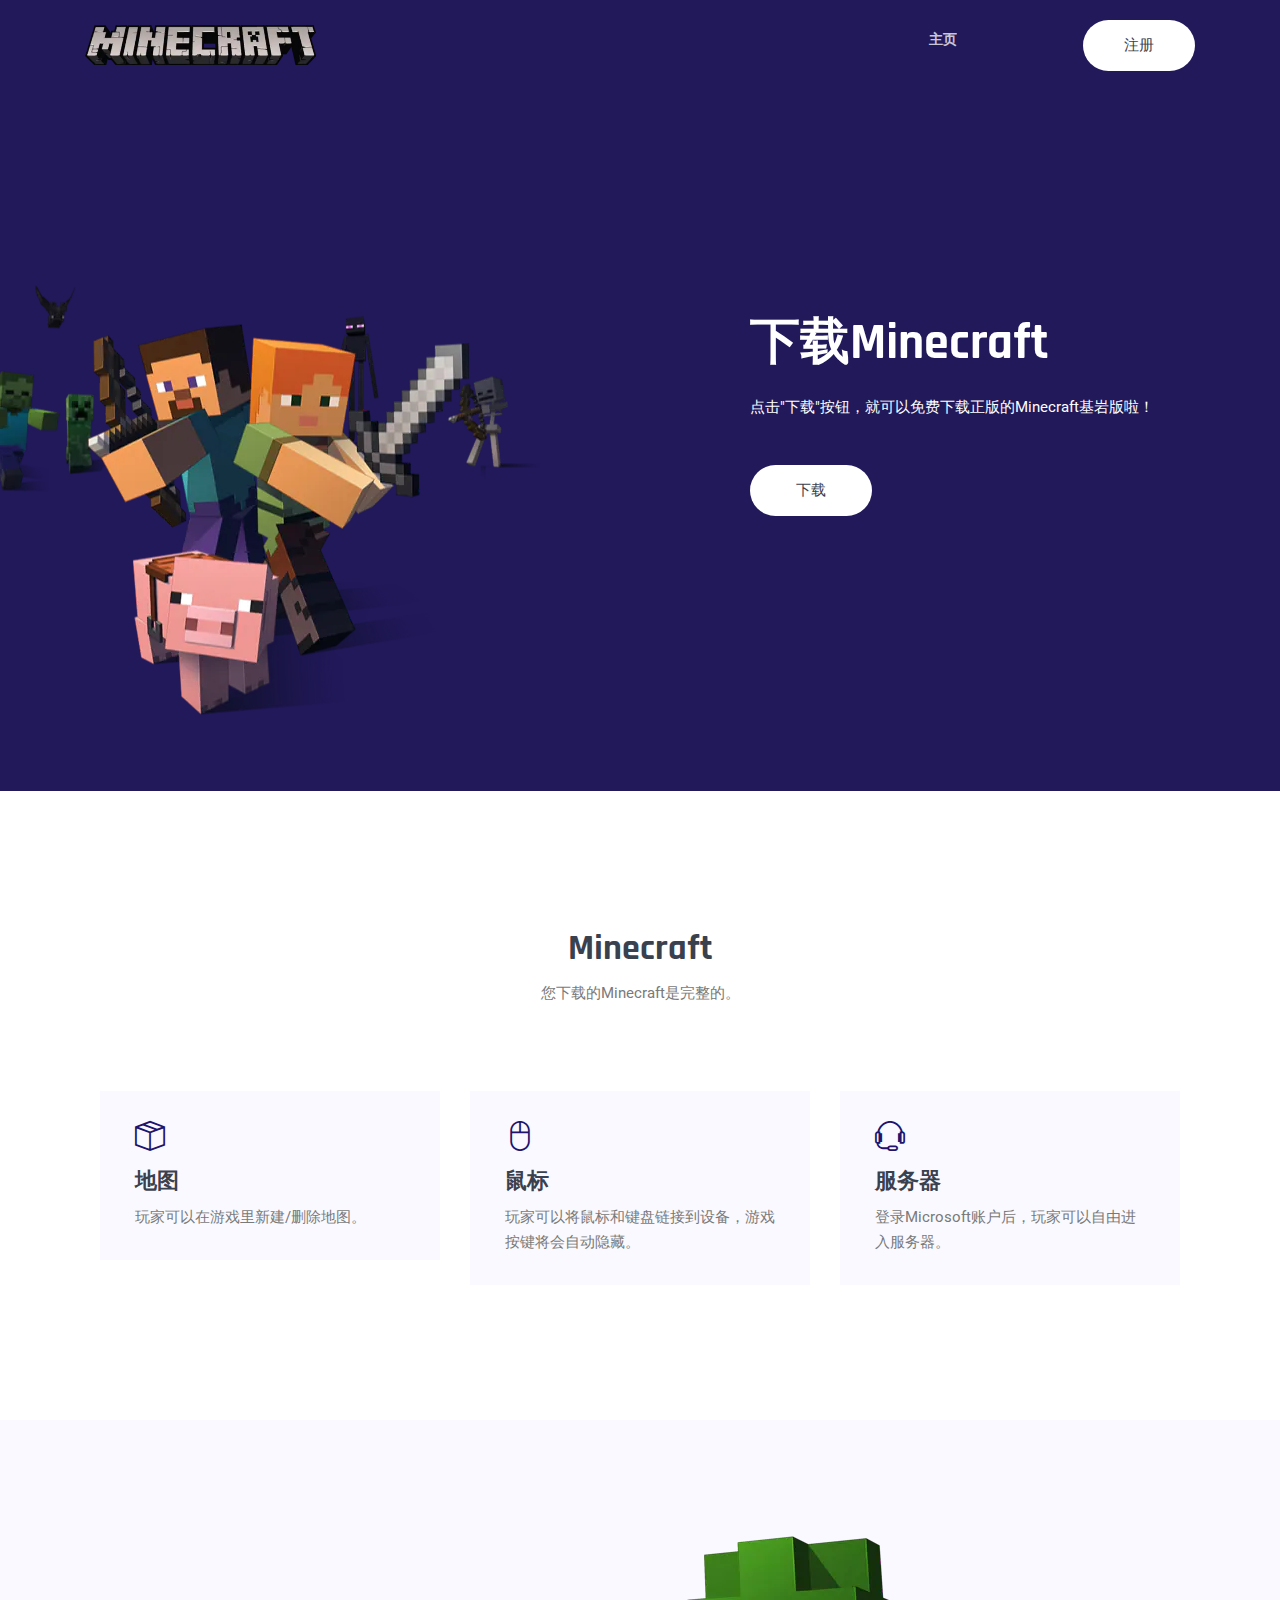
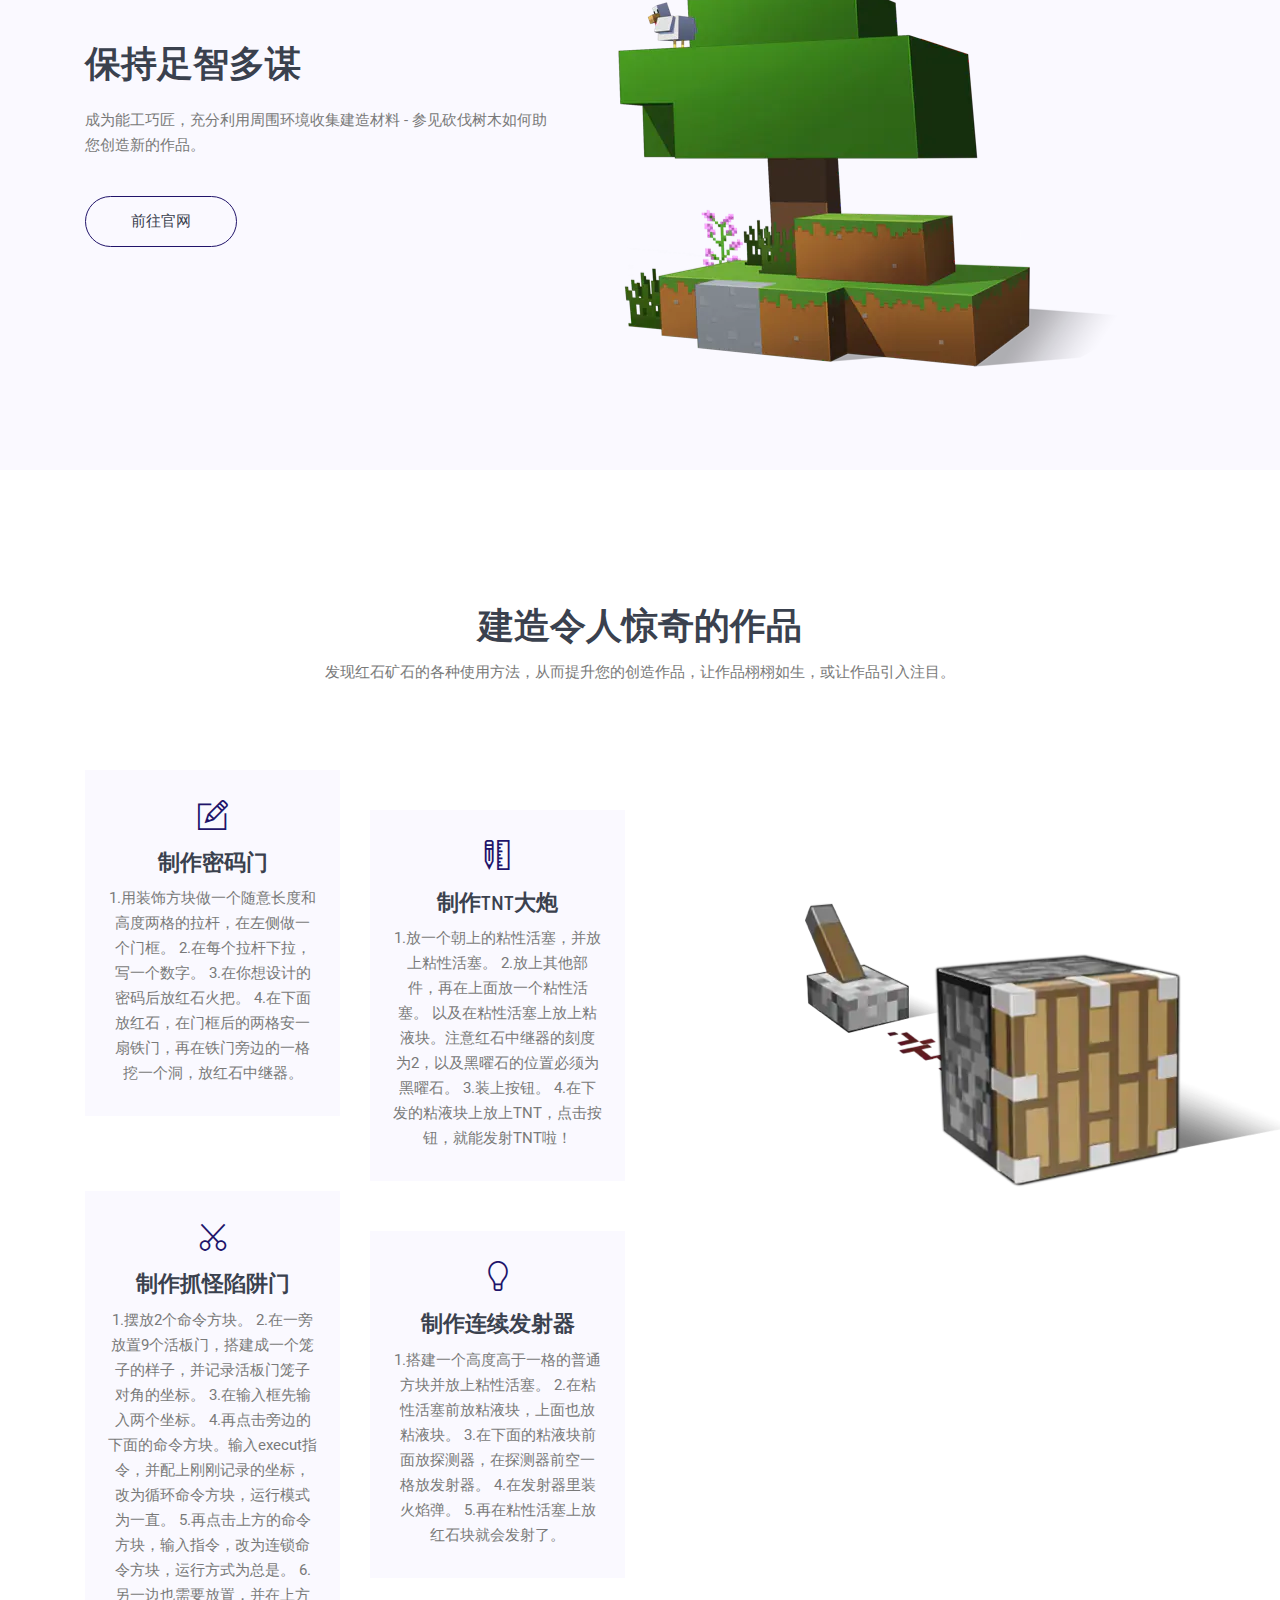
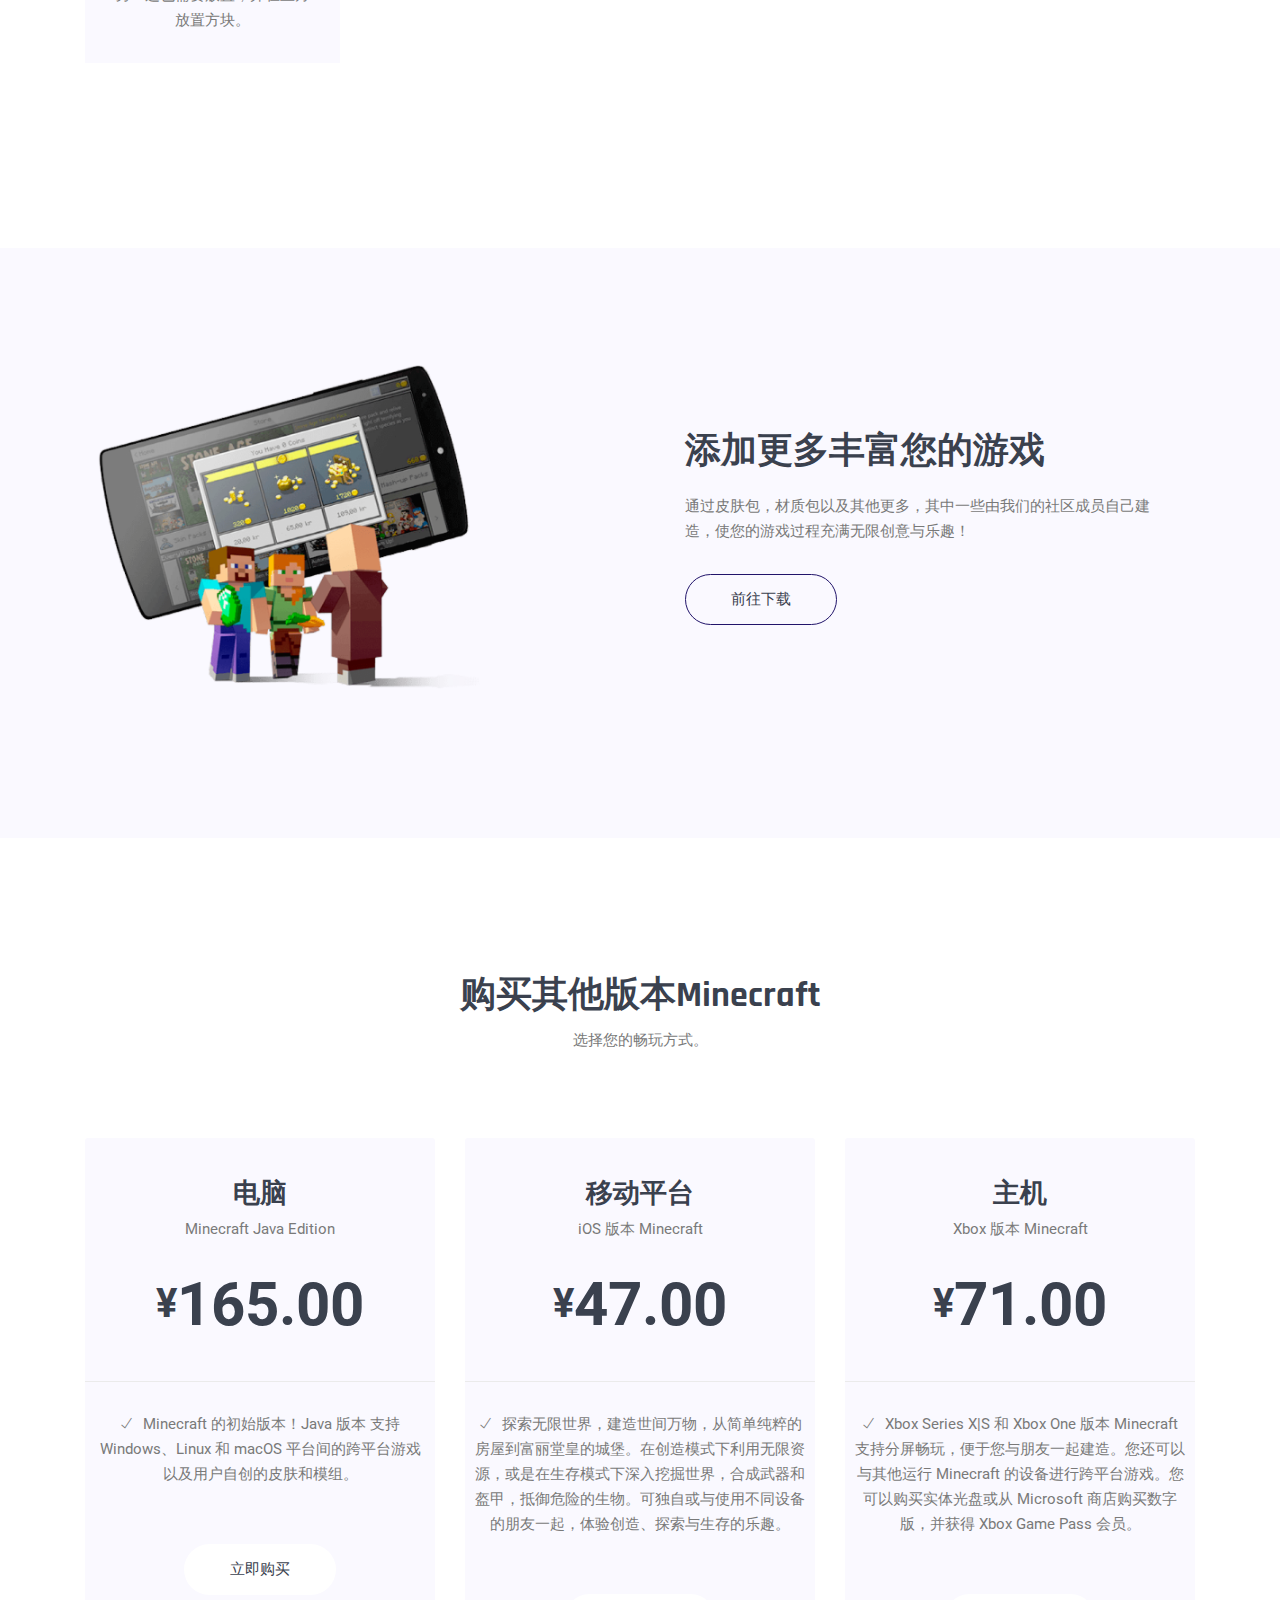
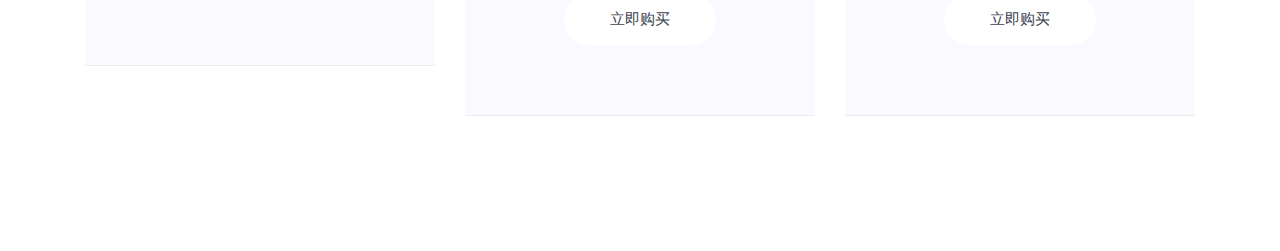
==== index.html @ c7897ef5 "Add files via upload" ====
<!DOCTYPE html>
<html lang="en">
<head>
  <meta charset="UTF-8">
  <meta name="viewport" content="width=device-width, initial-scale=1.0">
  <meta http-equiv="X-UA-Compatible" content="ie=edge">
  <title>免费下载Minecraft</title>

  <link rel="stylesheet" href="static/css/bootstrap.min.css">
  <link rel="stylesheet" href="static/css/all.min.css">
  <link rel="stylesheet" href="static/css/themify-icons.css">
  <link rel="stylesheet" href="static/css/style.css">
  <link rel="stylesheet" href="static/css/owl.theme.default.min.css">
  <link rel="stylesheet" href="static/css/owl.carousel.min.css">

  <link rel="stylesheet" href="static/css/style1.css">
</head>
<body>
  <!--================Header Menu Area =================-->
  <header class="header_area">
    <div class="main_menu">
      <nav class="navbar navbar-expand-lg navbar-light">
        <div class="container box_1620">
          <!-- Brand and toggle get grouped for better mobile display -->
          <a class="navbar-brand logo_h" href=""><img src="static/picture/logo.png" alt=""></a>
          <button class="navbar-toggler" type="button" data-toggle="collapse" data-target="#navbarSupportedContent" aria-controls="navbarSupportedContent" aria-expanded="false" aria-label="Toggle navigation">
            <span class="icon-bar"></span>
            <span class="icon-bar"></span>
            <span class="icon-bar"></span>
          </button>
          <!-- Collect the nav links, forms, and other content for toggling -->
          <div class="collapse navbar-collapse offset" id="navbarSupportedContent">
            <ul class="nav navbar-nav menu_nav justify-content-end">
              <li class="nav-item active"><a class="nav-link" href="">主页</a></li> 
            <ul class="navbar-right">
              <li class="nav-item">
                <button class="button button-header bg">注册</button>
              </li>
            </ul>
          </div> 
        </div>
      </nav>
    </div>
  </header>
  <!--================Header Menu Area =================-->


  <main class="side-main">
    <!--================ Hero sm Banner start =================-->      
    <section class="hero-banner mb-30px">
      <div class="container">
        <div class="row">
          <div class="col-lg-7">
            <div class="hero-banner__img">
              <img class="img-fluid" src="static/picture/hero-banner.png" alt="">
            </div>
          </div>
          <div class="col-lg-5 pt-5">
            <div class="hero-banner__content">
              <h1>下载Minecraft</h1>
              <p>点击"下载"按钮，就可以免费下载正版的Minecraft基岩版啦！</p>
              <a class="button bg" href="downloadminecraft.html">下载</a>
            </div>
          </div>
        </div>
      </div>
    </section>
    <!--================ Hero sm Banner end =================-->

    <!--================ Feature section start =================-->      
    <section class="section-margin">
      <div class="container">
        <div class="section-intro pb-85px text-center">
          <h2 class="section-intro__title">Minecraft</h2>
          <p class="section-intro__subtitle">您下载的Minecraft是完整的。</p>
        </div>

        <div class="container">
          <div class="row">
            <div class="col-lg-4">
              <div class="card card-feature text-center text-lg-left mb-4 mb-lg-0">
                <span class="card-feature__icon">
                  <i class="ti-package"></i>
                </span>
                <h3 class="card-feature__title">地图</h3>
                <p class="card-feature__subtitle">玩家可以在游戏里新建/删除地图。</p>
              </div>
            </div>
            <div class="col-lg-4">
              <div class="card card-feature text-center text-lg-left mb-4 mb-lg-0">
                <span class="card-feature__icon">
                  <i class="ti-mouse-alt"></i>
                </span>
                <h3 class="card-feature__title">鼠标</h3>
                <p class="card-feature__subtitle">玩家可以将鼠标和键盘链接到设备，游戏按键将会自动隐藏。</p>
              </div>
            </div>
            <div class="col-lg-4">
              <div class="card card-feature text-center text-lg-left mb-4 mb-lg-0">
                <span class="card-feature__icon">
                  <i class="ti-headphone-alt"></i>
                </span>
                <h3 class="card-feature__title">服务器</h3>
                <p class="card-feature__subtitle">登录Microsoft账户后，玩家可以自由进入服务器。</p>
              </div>
            </div>
          </div>
        </div>
      </div>
    </section>
    <!--================ Feature section end =================-->      
    
    <!--================ about section start =================-->      
    <section class="section-padding--small bg-magnolia">
      <div class="container">
        <div class="row no-gutters align-items-center">
          <div class="col-md-5 mb-5 mb-md-0">
            <div class="about__content">
              <h2>保持足智多谋</h2>
              <p>成为能工巧匠，充分利用周围环境收集建造材料 - 参见砍伐树木如何助您创造新的作品。</p>
              <a class="button button-light" href="https://www.minecraft.net/">前往官网</a>
            </div>
          </div>
          <div class="col-md-7">
            <div class="about__img">
              <img class="img-fluid" src="static/picture/about.png" alt="">
            </div>
          </div>
        </div>
      </div>
    </section>
    <!--================ about section end =================-->      
    
    <!--================ Offer section start =================-->      
    <section class="section-margin">
      <div class="container">
        <div class="section-intro pb-85px text-center">
          <h2 class="section-intro__title">建造令人惊奇的作品</h2>
          <p class="section-intro__subtitle">发现红石矿石的各种使用方法，从而提升您的创造作品，让作品栩栩如生，或让作品引入注目。</p>
        </div>

        <div class="row">
          <div class="col-lg-6">

            <div class="row offer-single-wrapper">
              <div class="col-lg-6 offer-single">
                <div class="card offer-single__content text-center">
                  <span class="offer-single__icon">
                    <i class="ti-pencil-alt"></i>
                  </span>
                  <h4>制作密码门</h4>
                  <p>1.用装饰方块做一个随意长度和高度两格的拉杆，在左侧做一个门框。
2.在每个拉杆下拉，写一个数字。
3.在你想设计的密码后放红石火把。
4.在下面放红石，在门框后的两格安一扇铁门，再在铁门旁边的一格挖一个洞，放红石中继器。</p>
                </div>
              </div>
              
              <div class="col-lg-6 offer-single">
                <div class="card offer-single__content text-center">
                  <span class="offer-single__icon">
                    <i class="ti-ruler-pencil"></i>
                  </span>
                  <h4>制作TNT大炮</h4>
                  <p>1.放一个朝上的粘性活塞，并放上粘性活塞。
2.放上其他部件，再在上面放一个粘性活塞。
以及在粘性活塞上放上粘液块。注意红石中继器的刻度为2，以及黑曜石的位置必须为黑曜石。
3.装上按钮。
4.在下发的粘液块上放上TNT，点击按钮，就能发射TNT啦！</p>
                </div>
              </div>
            </div>

            <div class="row offer-single-wrapper">
              <div class="col-lg-6 offer-single">
                <div class="card offer-single__content text-center">
                  <span class="offer-single__icon">
                    <i class="ti-cut"></i>
                  </span>
                  <h4>制作抓怪陷阱门</h4>
                  <p>1.摆放2个命令方块。
2.在一旁放置9个活板门，搭建成一个笼子的样子，并记录活板门笼子对角的坐标。
3.在输入框先输入两个坐标。
4.再点击旁边的下面的命令方块。输入execut指令，并配上刚刚记录的坐标，改为循环命令方块，运行模式为一直。
5.再点击上方的命令方块，输入指令，改为连锁命令方块，运行方式为总是。
6.另一边也需要放置，并在上方放置方块。</p>
                </div>
              </div>
              
              <div class="col-lg-6 offer-single">
                <div class="card offer-single__content text-center">
                  <span class="offer-single__icon">
                    <i class="ti-light-bulb"></i>
                  </span>
                  <h4>制作连续发射器</h4>
                  <p>1.搭建一个高度高于一格的普通方块并放上粘性活塞。
2.在粘性活塞前放粘液块，上面也放粘液块。
3.在下面的粘液块前面放探测器，在探测器前空一格放发射器。
4.在发射器里装火焰弹。
5.再在粘性活塞上放红石块就会发射了。</p>
                </div>
              </div>
            </div>

          </div>
          <div class="col-lg-6">
            <div class="offer-single__img">
              <img class="img-fluid" src="static/picture/offer.png" alt="">
            </div>
          </div>
        </div>
      </div>
    </section>
    <!--================ Offer section end =================-->      

    <!--================ Solution section start =================-->      
    <section class="section-padding--small bg-magnolia">
      <div class="container">
        <div class="row align-items-center pt-xl-3 pb-xl-5">
          <div class="col-lg-6">
            <div class="solution__img text-center text-lg-left mb-4 mb-lg-0">
              <img class="img-fluid" src="static/picture/solution.png" alt="">
            </div>
          </div>
          <div class="col-lg-6">
            <div class="solution__content">
              <h2>添加更多丰富您的游戏</h2>
              <p>通过皮肤包，材质包以及其他更多，其中一些由我们的社区成员自己建造，使您的游戏过程充满无限创意与乐趣！</p>
              <a class="button button-light" href="downloadminecraft.html">前往下载</a>
            </div>
          </div>
        </div>
      </div>
    </section>
    <!--================ Solution section end =================-->      

    <!--================ Pricing section start =================-->      
    <section class="section-margin">
      <div class="container">
        <div class="section-intro pb-85px text-center">
          <h2 class="section-intro__title">购买其他版本Minecraft</h2>
          <p class="section-intro__subtitle">选择您的畅玩方式。</p>
        </div>

        <div class="row">
          <div class="col-md-6 col-lg-4 mb-4 mb-lg-0">
            <div class="card text-center card-pricing">
              <div class="card-pricing__header">
                <h4>电脑</h4>
                <p>Minecraft Java Edition</p>
                <h1 class="card-pricing__price"><span>¥</span>165.00</h1>
              </div>
              <ul class="card-pricing__list">
                <li><i class="ti-check"></i>Minecraft 的初始版本！Java 版本 支持 Windows、Linux 和 macOS 平台间的跨平台游戏以及用户自创的皮肤和模组。</li>
              <div class="card-pricing__footer">
                <a class="button bg" href="https://www.minecraft.net/zh-hans/store/minecraft-java-edition">立即购买</a>
              </div>
            </div>
          </div>

          <div class="col-md-6 col-lg-4 mb-4 mb-lg-0">
            <div class="card text-center card-pricing">
              <div class="card-pricing__header">
                <h4>移动平台</h4>
                <p>iOS 版本 Minecraft</p>
                <h1 class="card-pricing__price"><span>¥</span>47.00</h1>
              </div>
              <ul class="card-pricing__list">
                <li><i class="ti-check"></i>探索无限世界，建造世间万物，从简单纯粹的房屋到富丽堂皇的城堡。在创造模式下利用无限资源，或是在生存模式下深入挖掘世界，合成武器和盔甲，抵御危险的生物。可独自或与使用不同设备的朋友一起，体验创造、探索与生存的乐趣。</li>
              <div class="card-pricing__footer">
                <a class="button bg" href="https://www.minecraft.net/zh-hans/store/minecraft-ios">立即购买</a>
              </div>
            </div>
          </div>

          <div class="col-md-6 col-lg-4 mb-4 mb-lg-0">
            <div class="card text-center card-pricing">
              <div class="card-pricing__header">
                <h4>主机</h4>
                <p>Xbox 版本 Minecraft</p>
                <h1 class="card-pricing__price"><span>¥</span>71.00</h1>
              </div>
              <ul class="card-pricing__list">
                <li><i class="ti-check"></i>Xbox Series X|S 和 Xbox One 版本 Minecraft 支持分屏畅玩，便于您与朋友一起建造。您还可以与其他运行 Minecraft 的设备进行跨平台游戏。您可以购买实体光盘或从 Microsoft 商店购买数字版，并获得 Xbox Game Pass 会员。</li>
              <div class="card-pricing__footer">
                <a class="button bg" href="https://www.minecraft.net/zh-hans/store/minecraft-xbox-one">立即购买</a>
              </div>
            </div>
          </div>
        </div>
      </div>
    </section>
    <!--================ Pricing section end =================-->      

  <!-- ================ End footer Area ================= -->

  <script src="static/js/jquery-3.2.1.min.js"></script>
  <script src="static/js/bootstrap.bundle.min.js"></script>
  <script src="static/js/owl.carousel.min.js"></script>
  <script src="static/js/jquery.ajaxchimp.min.js"></script>
  <script src="static/js/mail-script.js"></script>
  <script src="static/js/main.js"></script>
</body>
</html>
---- static/css/all.min.css ----
.fa,.fab,.fal,.far,.fas{-moz-osx-font-smoothing:grayscale;-webkit-font-smoothing:antialiased;display:inline-block;font-style:normal;font-variant:normal;text-rendering:auto;line-height:1}.fa-lg{font-size:1.33333em;line-height:.75em;vertical-align:-.0667em}.fa-xs{font-size:.75em}.fa-sm{font-size:.875em}.fa-1x{font-size:1em}.fa-2x{font-size:2em}.fa-3x{font-size:3em}.fa-4x{font-size:4em}.fa-5x{font-size:5em}.fa-6x{font-size:6em}.fa-7x{font-size:7em}.fa-8x{font-size:8em}.fa-9x{font-size:9em}.fa-10x{font-size:10em}.fa-fw{text-align:center;width:1.25em}.fa-ul{list-style-type:none;margin-left:2.5em;padding-left:0}.fa-ul>li{position:relative}.fa-li{left:-2em;position:absolute;text-align:center;width:2em;line-height:inherit}.fa-border{border:.08em solid #eee;border-radius:.1em;padding:.2em .25em .15em}.fa-pull-left{float:left}.fa-pull-right{float:right}.fa.fa-pull-left,.fab.fa-pull-left,.fal.fa-pull-left,.far.fa-pull-left,.fas.fa-pull-left{margin-right:.3em}.fa.fa-pull-right,.fab.fa-pull-right,.fal.fa-pull-right,.far.fa-pull-right,.fas.fa-pull-right{margin-left:.3em}.fa-spin{animation:fa-spin 2s infinite linear}.fa-pulse{animation:fa-spin 1s infinite steps(8)}@keyframes fa-spin{0%{transform:rotate(0deg)}to{transform:rotate(1turn)}}.fa-rotate-90{-ms-filter:"progid:DXImageTransform.Microsoft.BasicImage(rotation=1)";transform:rotate(90deg)}.fa-rotate-180{-ms-filter:"progid:DXImageTransform.Microsoft.BasicImage(rotation=2)";transform:rotate(180deg)}.fa-rotate-270{-ms-filter:"progid:DXImageTransform.Microsoft.BasicImage(rotation=3)";transform:rotate(270deg)}.fa-flip-horizontal{-ms-filter:"progid:DXImageTransform.Microsoft.BasicImage(rotation=0, mirror=1)";transform:scaleX(-1)}.fa-flip-vertical{transform:scaleY(-1)}.fa-flip-horizontal.fa-flip-vertical,.fa-flip-vertical{-ms-filter:"progid:DXImageTransform.Microsoft.BasicImage(rotation=2, mirror=1)"}.fa-flip-horizontal.fa-flip-vertical{transform:scale(-1)}:root .fa-flip-horizontal,:root .fa-flip-vertical,:root .fa-rotate-90,:root .fa-rotate-180,:root .fa-rotate-270{filter:none}.fa-stack{display:inline-block;height:2em;line-height:2em;position:relative;vertical-align:middle;width:2.5em}.fa-stack-1x,.fa-stack-2x{left:0;position:absolute;text-align:center;width:100%}.fa-stack-1x{line-height:inherit}.fa-stack-2x{font-size:2em}.fa-inverse{color:#fff}.fa-500px:before{content:"\f26e"}.fa-accessible-icon:before{content:"\f368"}.fa-accusoft:before{content:"\f369"}.fa-acquisitions-incorporated:before{content:"\f6af"}.fa-ad:before{content:"\f641"}.fa-address-book:before{content:"\f2b9"}.fa-address-card:before{content:"\f2bb"}.fa-adjust:before{content:"\f042"}.fa-adn:before{content:"\f170"}.fa-adobe:before{content:"\f778"}.fa-adversal:before{content:"\f36a"}.fa-affiliatetheme:before{content:"\f36b"}.fa-air-freshener:before{content:"\f5d0"}.fa-algolia:before{content:"\f36c"}.fa-align-center:before{content:"\f037"}.fa-align-justify:before{content:"\f039"}.fa-align-left:before{content:"\f036"}.fa-align-right:before{content:"\f038"}.fa-alipay:before{content:"\f642"}.fa-allergies:before{content:"\f461"}.fa-amazon:before{content:"\f270"}.fa-amazon-pay:before{content:"\f42c"}.fa-ambulance:before{content:"\f0f9"}.fa-american-sign-language-interpreting:before{content:"\f2a3"}.fa-amilia:before{content:"\f36d"}.fa-anchor:before{content:"\f13d"}.fa-android:before{content:"\f17b"}.fa-angellist:before{content:"\f209"}.fa-angle-double-down:before{content:"\f103"}.fa-angle-double-left:before{content:"\f100"}.fa-angle-double-right:before{content:"\f101"}.fa-angle-double-up:before{content:"\f102"}.fa-angle-down:before{content:"\f107"}.fa-angle-left:before{content:"\f104"}.fa-angle-right:before{content:"\f105"}.fa-angle-up:before{content:"\f106"}.fa-angry:before{content:"\f556"}.fa-angrycreative:before{content:"\f36e"}.fa-angular:before{content:"\f420"}.fa-ankh:before{content:"\f644"}.fa-app-store:before{content:"\f36f"}.fa-app-store-ios:before{content:"\f370"}.fa-apper:before{content:"\f371"}.fa-apple:before{content:"\f179"}.fa-apple-alt:before{content:"\f5d1"}.fa-apple-pay:before{content:"\f415"}.fa-archive:before{content:"\f187"}.fa-archway:before{content:"\f557"}.fa-arrow-alt-circle-down:before{content:"\f358"}.fa-arrow-alt-circle-left:before{content:"\f359"}.fa-arrow-alt-circle-right:before{content:"\f35a"}.fa-arrow-alt-circle-up:before{content:"\f35b"}.fa-arrow-circle-down:before{content:"\f0ab"}.fa-arrow-circle-left:before{content:"\f0a8"}.fa-arrow-circle-right:before{content:"\f0a9"}.fa-arrow-circle-up:before{content:"\f0aa"}.fa-arrow-down:before{content:"\f063"}.fa-arrow-left:before{content:"\f060"}.fa-arrow-right:before{content:"\f061"}.fa-arrow-up:before{content:"\f062"}.fa-arrows-alt:before{content:"\f0b2"}.fa-arrows-alt-h:before{content:"\f337"}.fa-arrows-alt-v:before{content:"\f338"}.fa-artstation:before{content:"\f77a"}.fa-assistive-listening-systems:before{content:"\f2a2"}.fa-asterisk:before{content:"\f069"}.fa-asymmetrik:before{content:"\f372"}.fa-at:before{content:"\f1fa"}.fa-atlas:before{content:"\f558"}.fa-atlassian:before{content:"\f77b"}.fa-atom:before{content:"\f5d2"}.fa-audible:before{content:"\f373"}.fa-audio-description:before{content:"\f29e"}.fa-autoprefixer:before{content:"\f41c"}.fa-avianex:before{content:"\f374"}.fa-aviato:before{content:"\f421"}.fa-award:before{content:"\f559"}.fa-aws:before{content:"\f375"}.fa-baby:before{content:"\f77c"}.fa-baby-carriage:before{content:"\f77d"}.fa-backspace:before{content:"\f55a"}.fa-backward:before{content:"\f04a"}.fa-balance-scale:before{content:"\f24e"}.fa-ban:before{content:"\f05e"}.fa-band-aid:before{content:"\f462"}.fa-bandcamp:before{content:"\f2d5"}.fa-barcode:before{content:"\f02a"}.fa-bars:before{content:"\f0c9"}.fa-baseball-ball:before{content:"\f433"}.fa-basketball-ball:before{content:"\f434"}.fa-bath:before{content:"\f2cd"}.fa-battery-empty:before{content:"\f244"}.fa-battery-full:before{content:"\f240"}.fa-battery-half:before{content:"\f242"}.fa-battery-quarter:before{content:"\f243"}.fa-battery-three-quarters:before{content:"\f241"}.fa-bed:before{content:"\f236"}.fa-beer:before{content:"\f0fc"}.fa-behance:before{content:"\f1b4"}.fa-behance-square:before{content:"\f1b5"}.fa-bell:before{content:"\f0f3"}.fa-bell-slash:before{content:"\f1f6"}.fa-bezier-curve:before{content:"\f55b"}.fa-bible:before{content:"\f647"}.fa-bicycle:before{content:"\f206"}.fa-bimobject:before{content:"\f378"}.fa-binoculars:before{content:"\f1e5"}.fa-biohazard:before{content:"\f780"}.fa-birthday-cake:before{content:"\f1fd"}.fa-bitbucket:before{content:"\f171"}.fa-bitcoin:before{content:"\f379"}.fa-bity:before{content:"\f37a"}.fa-black-tie:before{content:"\f27e"}.fa-blackberry:before{content:"\f37b"}.fa-blender:before{content:"\f517"}.fa-blender-phone:before{content:"\f6b6"}.fa-blind:before{content:"\f29d"}.fa-blog:before{content:"\f781"}.fa-blogger:before{content:"\f37c"}.fa-blogger-b:before{content:"\f37d"}.fa-bluetooth:before{content:"\f293"}.fa-bluetooth-b:before{content:"\f294"}.fa-bold:before{content:"\f032"}.fa-bolt:before{content:"\f0e7"}.fa-bomb:before{content:"\f1e2"}.fa-bone:before{content:"\f5d7"}.fa-bong:before{content:"\f55c"}.fa-book:before{content:"\f02d"}.fa-book-dead:before{content:"\f6b7"}.fa-book-open:before{content:"\f518"}.fa-book-reader:before{content:"\f5da"}.fa-bookmark:before{content:"\f02e"}.fa-bowling-ball:before{content:"\f436"}.fa-box:before{content:"\f466"}.fa-box-open:before{content:"\f49e"}.fa-boxes:before{content:"\f468"}.fa-braille:before{content:"\f2a1"}.fa-brain:before{content:"\f5dc"}.fa-briefcase:before{content:"\f0b1"}.fa-briefcase-medical:before{content:"\f469"}.fa-broadcast-tower:before{content:"\f519"}.fa-broom:before{content:"\f51a"}.fa-brush:before{content:"\f55d"}.fa-btc:before{content:"\f15a"}.fa-bug:before{content:"\f188"}.fa-building:before{content:"\f1ad"}.fa-bullhorn:before{content:"\f0a1"}.fa-bullseye:before{content:"\f140"}.fa-burn:before{content:"\f46a"}.fa-buromobelexperte:before{content:"\f37f"}.fa-bus:before{content:"\f207"}.fa-bus-alt:before{content:"\f55e"}.fa-business-time:before{content:"\f64a"}.fa-buysellads:before{content:"\f20d"}.fa-calculator:before{content:"\f1ec"}.fa-calendar:before{content:"\f133"}.fa-calendar-alt:before{content:"\f073"}.fa-calendar-check:before{content:"\f274"}.fa-calendar-day:before{content:"\f783"}.fa-calendar-minus:before{content:"\f272"}.fa-calendar-plus:before{content:"\f271"}.fa-calendar-times:before{content:"\f273"}.fa-calendar-week:before{content:"\f784"}.fa-camera:before{content:"\f030"}.fa-camera-retro:before{content:"\f083"}.fa-campground:before{content:"\f6bb"}.fa-canadian-maple-leaf:before{content:"\f785"}.fa-candy-cane:before{content:"\f786"}.fa-cannabis:before{content:"\f55f"}.fa-capsules:before{content:"\f46b"}.fa-car:before{content:"\f1b9"}.fa-car-alt:before{content:"\f5de"}.fa-car-battery:before{content:"\f5df"}.fa-car-crash:before{content:"\f5e1"}.fa-car-side:before{content:"\f5e4"}.fa-caret-down:before{content:"\f0d7"}.fa-caret-left:before{content:"\f0d9"}.fa-caret-right:before{content:"\f0da"}.fa-caret-square-down:before{content:"\f150"}.fa-caret-square-left:before{content:"\f191"}.fa-caret-square-right:before{content:"\f152"}.fa-caret-square-up:before{content:"\f151"}.fa-caret-up:before{content:"\f0d8"}.fa-carrot:before{content:"\f787"}.fa-cart-arrow-down:before{content:"\f218"}.fa-cart-plus:before{content:"\f217"}.fa-cash-register:before{content:"\f788"}.fa-cat:before{content:"\f6be"}.fa-cc-amazon-pay:before{content:"\f42d"}.fa-cc-amex:before{content:"\f1f3"}.fa-cc-apple-pay:before{content:"\f416"}.fa-cc-diners-club:before{content:"\f24c"}.fa-cc-discover:before{content:"\f1f2"}.fa-cc-jcb:before{content:"\f24b"}.fa-cc-mastercard:before{content:"\f1f1"}.fa-cc-paypal:before{content:"\f1f4"}.fa-cc-stripe:before{content:"\f1f5"}.fa-cc-visa:before{content:"\f1f0"}.fa-centercode:before{content:"\f380"}.fa-centos:before{content:"\f789"}.fa-certificate:before{content:"\f0a3"}.fa-chair:before{content:"\f6c0"}.fa-chalkboard:before{content:"\f51b"}.fa-chalkboard-teacher:before{content:"\f51c"}.fa-charging-station:before{content:"\f5e7"}.fa-chart-area:before{content:"\f1fe"}.fa-chart-bar:before{content:"\f080"}.fa-chart-line:before{content:"\f201"}.fa-chart-pie:before{content:"\f200"}.fa-check:before{content:"\f00c"}.fa-check-circle:before{content:"\f058"}.fa-check-double:before{content:"\f560"}.fa-check-square:before{content:"\f14a"}.fa-chess:before{content:"\f439"}.fa-chess-bishop:before{content:"\f43a"}.fa-chess-board:before{content:"\f43c"}.fa-chess-king:before{content:"\f43f"}.fa-chess-knight:before{content:"\f441"}.fa-chess-pawn:before{content:"\f443"}.fa-chess-queen:before{content:"\f445"}.fa-chess-rook:before{content:"\f447"}.fa-chevron-circle-down:before{content:"\f13a"}.fa-chevron-circle-left:before{content:"\f137"}.fa-chevron-circle-right:before{content:"\f138"}.fa-chevron-circle-up:before{content:"\f139"}.fa-chevron-down:before{content:"\f078"}.fa-chevron-left:before{content:"\f053"}.fa-chevron-right:before{content:"\f054"}.fa-chevron-up:before{content:"\f077"}.fa-child:before{content:"\f1ae"}.fa-chrome:before{content:"\f268"}.fa-church:before{content:"\f51d"}.fa-circle:before{content:"\f111"}.fa-circle-notch:before{content:"\f1ce"}.fa-city:before{content:"\f64f"}.fa-clipboard:before{content:"\f328"}.fa-clipboard-check:before{content:"\f46c"}.fa-clipboard-list:before{content:"\f46d"}.fa-clock:before{content:"\f017"}.fa-clone:before{content:"\f24d"}.fa-closed-captioning:before{content:"\f20a"}.fa-cloud:before{content:"\f0c2"}.fa-cloud-download-alt:before{content:"\f381"}.fa-cloud-meatball:before{content:"\f73b"}.fa-cloud-moon:before{content:"\f6c3"}.fa-cloud-moon-rain:before{content:"\f73c"}.fa-cloud-rain:before{content:"\f73d"}.fa-cloud-showers-heavy:before{content:"\f740"}.fa-cloud-sun:before{content:"\f6c4"}.fa-cloud-sun-rain:before{content:"\f743"}.fa-cloud-upload-alt:before{content:"\f382"}.fa-cloudscale:before{content:"\f383"}.fa-cloudsmith:before{content:"\f384"}.fa-cloudversify:before{content:"\f385"}.fa-cocktail:before{content:"\f561"}.fa-code:before{content:"\f121"}.fa-code-branch:before{content:"\f126"}.fa-codepen:before{content:"\f1cb"}.fa-codiepie:before{content:"\f284"}.fa-coffee:before{content:"\f0f4"}.fa-cog:before{content:"\f013"}.fa-cogs:before{content:"\f085"}.fa-coins:before{content:"\f51e"}.fa-columns:before{content:"\f0db"}.fa-comment:before{content:"\f075"}.fa-comment-alt:before{content:"\f27a"}.fa-comment-dollar:before{content:"\f651"}.fa-comment-dots:before{content:"\f4ad"}.fa-comment-slash:before{content:"\f4b3"}.fa-comments:before{content:"\f086"}.fa-comments-dollar:before{content:"\f653"}.fa-compact-disc:before{content:"\f51f"}.fa-compass:before{content:"\f14e"}.fa-compress:before{content:"\f066"}.fa-compress-arrows-alt:before{content:"\f78c"}.fa-concierge-bell:before{content:"\f562"}.fa-confluence:before{content:"\f78d"}.fa-connectdevelop:before{content:"\f20e"}.fa-contao:before{content:"\f26d"}.fa-cookie:before{content:"\f563"}.fa-cookie-bite:before{content:"\f564"}.fa-copy:before{content:"\f0c5"}.fa-copyright:before{content:"\f1f9"}.fa-couch:before{content:"\f4b8"}.fa-cpanel:before{content:"\f388"}.fa-creative-commons:before{content:"\f25e"}.fa-creative-commons-by:before{content:"\f4e7"}.fa-creative-commons-nc:before{content:"\f4e8"}.fa-creative-commons-nc-eu:before{content:"\f4e9"}.fa-creative-commons-nc-jp:before{content:"\f4ea"}.fa-creative-commons-nd:before{content:"\f4eb"}.fa-creative-commons-pd:before{content:"\f4ec"}.fa-creative-commons-pd-alt:before{content:"\f4ed"}.fa-creative-commons-remix:before{content:"\f4ee"}.fa-creative-commons-sa:before{content:"\f4ef"}.fa-creative-commons-sampling:before{content:"\f4f0"}.fa-creative-commons-sampling-plus:before{content:"\f4f1"}.fa-creative-commons-share:before{content:"\f4f2"}.fa-creative-commons-zero:before{content:"\f4f3"}.fa-credit-card:before{content:"\f09d"}.fa-critical-role:before{content:"\f6c9"}.fa-crop:before{content:"\f125"}.fa-crop-alt:before{content:"\f565"}.fa-cross:before{content:"\f654"}.fa-crosshairs:before{content:"\f05b"}.fa-crow:before{content:"\f520"}.fa-crown:before{content:"\f521"}.fa-css3:before{content:"\f13c"}.fa-css3-alt:before{content:"\f38b"}.fa-cube:before{content:"\f1b2"}.fa-cubes:before{content:"\f1b3"}.fa-cut:before{content:"\f0c4"}.fa-cuttlefish:before{content:"\f38c"}.fa-d-and-d:before{content:"\f38d"}.fa-d-and-d-beyond:before{content:"\f6ca"}.fa-dashcube:before{content:"\f210"}.fa-database:before{content:"\f1c0"}.fa-deaf:before{content:"\f2a4"}.fa-delicious:before{content:"\f1a5"}.fa-democrat:before{content:"\f747"}.fa-deploydog:before{content:"\f38e"}.fa-deskpro:before{content:"\f38f"}.fa-desktop:before{content:"\f108"}.fa-dev:before{content:"\f6cc"}.fa-deviantart:before{content:"\f1bd"}.fa-dharmachakra:before{content:"\f655"}.fa-dhl:before{content:"\f790"}.fa-diagnoses:before{content:"\f470"}.fa-diaspora:before{content:"\f791"}.fa-dice:before{content:"\f522"}.fa-dice-d20:before{content:"\f6cf"}.fa-dice-d6:before{content:"\f6d1"}.fa-dice-five:before{content:"\f523"}.fa-dice-four:before{content:"\f524"}.fa-dice-one:before{content:"\f525"}.fa-dice-six:before{content:"\f526"}.fa-dice-three:before{content:"\f527"}.fa-dice-two:before{content:"\f528"}.fa-digg:before{content:"\f1a6"}.fa-digital-ocean:before{content:"\f391"}.fa-digital-tachograph:before{content:"\f566"}.fa-directions:before{content:"\f5eb"}.fa-discord:before{content:"\f392"}.fa-discourse:before{content:"\f393"}.fa-divide:before{content:"\f529"}.fa-dizzy:before{content:"\f567"}.fa-dna:before{content:"\f471"}.fa-dochub:before{content:"\f394"}.fa-docker:before{content:"\f395"}.fa-dog:before{content:"\f6d3"}.fa-dollar-sign:before{content:"\f155"}.fa-dolly:before{content:"\f472"}.fa-dolly-flatbed:before{content:"\f474"}.fa-donate:before{content:"\f4b9"}.fa-door-closed:before{content:"\f52a"}.fa-door-open:before{content:"\f52b"}.fa-dot-circle:before{content:"\f192"}.fa-dove:before{content:"\f4ba"}.fa-download:before{content:"\f019"}.fa-draft2digital:before{content:"\f396"}.fa-drafting-compass:before{content:"\f568"}.fa-dragon:before{content:"\f6d5"}.fa-draw-polygon:before{content:"\f5ee"}.fa-dribbble:before{content:"\f17d"}.fa-dribbble-square:before{content:"\f397"}.fa-dropbox:before{content:"\f16b"}.fa-drum:before{content:"\f569"}.fa-drum-steelpan:before{content:"\f56a"}.fa-drumstick-bite:before{content:"\f6d7"}.fa-drupal:before{content:"\f1a9"}.fa-dumbbell:before{content:"\f44b"}.fa-dumpster:before{content:"\f793"}.fa-dumpster-fire:before{content:"\f794"}.fa-dungeon:before{content:"\f6d9"}.fa-dyalog:before{content:"\f399"}.fa-earlybirds:before{content:"\f39a"}.fa-ebay:before{content:"\f4f4"}.fa-edge:before{content:"\f282"}.fa-edit:before{content:"\f044"}.fa-eject:before{content:"\f052"}.fa-elementor:before{content:"\f430"}.fa-ellipsis-h:before{content:"\f141"}.fa-ellipsis-v:before{content:"\f142"}.fa-ello:before{content:"\f5f1"}.fa-ember:before{content:"\f423"}.fa-empire:before{content:"\f1d1"}.fa-envelope:before{content:"\f0e0"}.fa-envelope-open:before{content:"\f2b6"}.fa-envelope-open-text:before{content:"\f658"}.fa-envelope-square:before{content:"\f199"}.fa-envira:before{content:"\f299"}.fa-equals:before{content:"\f52c"}.fa-eraser:before{content:"\f12d"}.fa-erlang:before{content:"\f39d"}.fa-ethereum:before{content:"\f42e"}.fa-ethernet:before{content:"\f796"}.fa-etsy:before{content:"\f2d7"}.fa-euro-sign:before{content:"\f153"}.fa-exchange-alt:before{content:"\f362"}.fa-exclamation:before{content:"\f12a"}.fa-exclamation-circle:before{content:"\f06a"}.fa-exclamation-triangle:before{content:"\f071"}.fa-expand:before{content:"\f065"}.fa-expand-arrows-alt:before{content:"\f31e"}.fa-expeditedssl:before{content:"\f23e"}.fa-external-link-alt:before{content:"\f35d"}.fa-external-link-square-alt:before{content:"\f360"}.fa-eye:before{content:"\f06e"}.fa-eye-dropper:before{content:"\f1fb"}.fa-eye-slash:before{content:"\f070"}.fa-facebook:before{content:"\f09a"}.fa-facebook-f:before{content:"\f39e"}.fa-facebook-messenger:before{content:"\f39f"}.fa-facebook-square:before{content:"\f082"}.fa-fantasy-flight-games:before{content:"\f6dc"}.fa-fast-backward:before{content:"\f049"}.fa-fast-forward:before{content:"\f050"}.fa-fax:before{content:"\f1ac"}.fa-feather:before{content:"\f52d"}.fa-feather-alt:before{content:"\f56b"}.fa-fedex:before{content:"\f797"}.fa-fedora:before{content:"\f798"}.fa-female:before{content:"\f182"}.fa-fighter-jet:before{content:"\f0fb"}.fa-figma:before{content:"\f799"}.fa-file:before{content:"\f15b"}.fa-file-alt:before{content:"\f15c"}.fa-file-archive:before{content:"\f1c6"}.fa-file-audio:before{content:"\f1c7"}.fa-file-code:before{content:"\f1c9"}.fa-file-contract:before{content:"\f56c"}.fa-file-csv:before{content:"\f6dd"}.fa-file-download:before{content:"\f56d"}.fa-file-excel:before{content:"\f1c3"}.fa-file-export:before{content:"\f56e"}.fa-file-image:before{content:"\f1c5"}.fa-file-import:before{content:"\f56f"}.fa-file-invoice:before{content:"\f570"}.fa-file-invoice-dollar:before{content:"\f571"}.fa-file-medical:before{content:"\f477"}.fa-file-medical-alt:before{content:"\f478"}.fa-file-pdf:before{content:"\f1c1"}.fa-file-powerpoint:before{content:"\f1c4"}.fa-file-prescription:before{content:"\f572"}.fa-file-signature:before{content:"\f573"}.fa-file-upload:before{content:"\f574"}.fa-file-video:before{content:"\f1c8"}.fa-file-word:before{content:"\f1c2"}.fa-fill:before{content:"\f575"}.fa-fill-drip:before{content:"\f576"}.fa-film:before{content:"\f008"}.fa-filter:before{content:"\f0b0"}.fa-fingerprint:before{content:"\f577"}.fa-fire:before{content:"\f06d"}.fa-fire-alt:before{content:"\f7e4"}.fa-fire-extinguisher:before{content:"\f134"}.fa-firefox:before{content:"\f269"}.fa-first-aid:before{content:"\f479"}.fa-first-order:before{content:"\f2b0"}.fa-first-order-alt:before{content:"\f50a"}.fa-firstdraft:before{content:"\f3a1"}.fa-fish:before{content:"\f578"}.fa-fist-raised:before{content:"\f6de"}.fa-flag:before{content:"\f024"}.fa-flag-checkered:before{content:"\f11e"}.fa-flag-usa:before{content:"\f74d"}.fa-flask:before{content:"\f0c3"}.fa-flickr:before{content:"\f16e"}.fa-flipboard:before{content:"\f44d"}.fa-flushed:before{content:"\f579"}.fa-fly:before{content:"\f417"}.fa-folder:before{content:"\f07b"}.fa-folder-minus:before{content:"\f65d"}.fa-folder-open:before{content:"\f07c"}.fa-folder-plus:before{content:"\f65e"}.fa-font:before{content:"\f031"}.fa-font-awesome:before{content:"\f2b4"}.fa-font-awesome-alt:before{content:"\f35c"}.fa-font-awesome-flag:before{content:"\f425"}.fa-font-awesome-logo-full:before{content:"\f4e6"}.fa-fonticons:before{content:"\f280"}.fa-fonticons-fi:before{content:"\f3a2"}.fa-football-ball:before{content:"\f44e"}.fa-fort-awesome:before{content:"\f286"}.fa-fort-awesome-alt:before{content:"\f3a3"}.fa-forumbee:before{content:"\f211"}.fa-forward:before{content:"\f04e"}.fa-foursquare:before{content:"\f180"}.fa-free-code-camp:before{content:"\f2c5"}.fa-freebsd:before{content:"\f3a4"}.fa-frog:before{content:"\f52e"}.fa-frown:before{content:"\f119"}.fa-frown-open:before{content:"\f57a"}.fa-fulcrum:before{content:"\f50b"}.fa-funnel-dollar:before{content:"\f662"}.fa-futbol:before{content:"\f1e3"}.fa-galactic-republic:before{content:"\f50c"}.fa-galactic-senate:before{content:"\f50d"}.fa-gamepad:before{content:"\f11b"}.fa-gas-pump:before{content:"\f52f"}.fa-gavel:before{content:"\f0e3"}.fa-gem:before{content:"\f3a5"}.fa-genderless:before{content:"\f22d"}.fa-get-pocket:before{content:"\f265"}.fa-gg:before{content:"\f260"}.fa-gg-circle:before{content:"\f261"}.fa-ghost:before{content:"\f6e2"}.fa-gift:before{content:"\f06b"}.fa-gifts:before{content:"\f79c"}.fa-git:before{content:"\f1d3"}.fa-git-square:before{content:"\f1d2"}.fa-github:before{content:"\f09b"}.fa-github-alt:before{content:"\f113"}.fa-github-square:before{content:"\f092"}.fa-gitkraken:before{content:"\f3a6"}.fa-gitlab:before{content:"\f296"}.fa-gitter:before{content:"\f426"}.fa-glass-cheers:before{content:"\f79f"}.fa-glass-martini:before{content:"\f000"}.fa-glass-martini-alt:before{content:"\f57b"}.fa-glass-whiskey:before{content:"\f7a0"}.fa-glasses:before{content:"\f530"}.fa-glide:before{content:"\f2a5"}.fa-glide-g:before{content:"\f2a6"}.fa-globe:before{content:"\f0ac"}.fa-globe-africa:before{content:"\f57c"}.fa-globe-americas:before{content:"\f57d"}.fa-globe-asia:before{content:"\f57e"}.fa-globe-europe:before{content:"\f7a2"}.fa-gofore:before{content:"\f3a7"}.fa-golf-ball:before{content:"\f450"}.fa-goodreads:before{content:"\f3a8"}.fa-goodreads-g:before{content:"\f3a9"}.fa-google:before{content:"\f1a0"}.fa-google-drive:before{content:"\f3aa"}.fa-google-play:before{content:"\f3ab"}.fa-google-plus:before{content:"\f2b3"}.fa-google-plus-g:before{content:"\f0d5"}.fa-google-plus-square:before{content:"\f0d4"}.fa-google-wallet:before{content:"\f1ee"}.fa-gopuram:before{content:"\f664"}.fa-graduation-cap:before{content:"\f19d"}.fa-gratipay:before{content:"\f184"}.fa-grav:before{content:"\f2d6"}.fa-greater-than:before{content:"\f531"}.fa-greater-than-equal:before{content:"\f532"}.fa-grimace:before{content:"\f57f"}.fa-grin:before{content:"\f580"}.fa-grin-alt:before{content:"\f581"}.fa-grin-beam:before{content:"\f582"}.fa-grin-beam-sweat:before{content:"\f583"}.fa-grin-hearts:before{content:"\f584"}.fa-grin-squint:before{content:"\f585"}.fa-grin-squint-tears:before{content:"\f586"}.fa-grin-stars:before{content:"\f587"}.fa-grin-tears:before{content:"\f588"}.fa-grin-tongue:before{content:"\f589"}.fa-grin-tongue-squint:before{content:"\f58a"}.fa-grin-tongue-wink:before{content:"\f58b"}.fa-grin-wink:before{content:"\f58c"}.fa-grip-horizontal:before{content:"\f58d"}.fa-grip-lines:before{content:"\f7a4"}.fa-grip-lines-vertical:before{content:"\f7a5"}.fa-grip-vertical:before{content:"\f58e"}.fa-gripfire:before{content:"\f3ac"}.fa-grunt:before{content:"\f3ad"}.fa-guitar:before{content:"\f7a6"}.fa-gulp:before{content:"\f3ae"}.fa-h-square:before{content:"\f0fd"}.fa-hacker-news:before{content:"\f1d4"}.fa-hacker-news-square:before{content:"\f3af"}.fa-hackerrank:before{content:"\f5f7"}.fa-hammer:before{content:"\f6e3"}.fa-hamsa:before{content:"\f665"}.fa-hand-holding:before{content:"\f4bd"}.fa-hand-holding-heart:before{content:"\f4be"}.fa-hand-holding-usd:before{content:"\f4c0"}.fa-hand-lizard:before{content:"\f258"}.fa-hand-paper:before{content:"\f256"}.fa-hand-peace:before{content:"\f25b"}.fa-hand-point-down:before{content:"\f0a7"}.fa-hand-point-left:before{content:"\f0a5"}.fa-hand-point-right:before{content:"\f0a4"}.fa-hand-point-up:before{content:"\f0a6"}.fa-hand-pointer:before{content:"\f25a"}.fa-hand-rock:before{content:"\f255"}.fa-hand-scissors:before{content:"\f257"}.fa-hand-spock:before{content:"\f259"}.fa-hands:before{content:"\f4c2"}.fa-hands-helping:before{content:"\f4c4"}.fa-handshake:before{content:"\f2b5"}.fa-hanukiah:before{content:"\f6e6"}.fa-hashtag:before{content:"\f292"}.fa-hat-wizard:before{content:"\f6e8"}.fa-haykal:before{content:"\f666"}.fa-hdd:before{content:"\f0a0"}.fa-heading:before{content:"\f1dc"}.fa-headphones:before{content:"\f025"}.fa-headphones-alt:before{content:"\f58f"}.fa-headset:before{content:"\f590"}.fa-heart:before{content:"\f004"}.fa-heart-broken:before{content:"\f7a9"}.fa-heartbeat:before{content:"\f21e"}.fa-helicopter:before{content:"\f533"}.fa-highlighter:before{content:"\f591"}.fa-hiking:before{content:"\f6ec"}.fa-hippo:before{content:"\f6ed"}.fa-hips:before{content:"\f452"}.fa-hire-a-helper:before{content:"\f3b0"}.fa-history:before{content:"\f1da"}.fa-hockey-puck:before{content:"\f453"}.fa-holly-berry:before{content:"\f7aa"}.fa-home:before{content:"\f015"}.fa-hooli:before{content:"\f427"}.fa-hornbill:before{content:"\f592"}.fa-horse:before{content:"\f6f0"}.fa-horse-head:before{content:"\f7ab"}.fa-hospital:before{content:"\f0f8"}.fa-hospital-alt:before{content:"\f47d"}.fa-hospital-symbol:before{content:"\f47e"}.fa-hot-tub:before{content:"\f593"}.fa-hotel:before{content:"\f594"}.fa-hotjar:before{content:"\f3b1"}.fa-hourglass:before{content:"\f254"}.fa-hourglass-end:before{content:"\f253"}.fa-hourglass-half:before{content:"\f252"}.fa-hourglass-start:before{content:"\f251"}.fa-house-damage:before{content:"\f6f1"}.fa-houzz:before{content:"\f27c"}.fa-hryvnia:before{content:"\f6f2"}.fa-html5:before{content:"\f13b"}.fa-hubspot:before{content:"\f3b2"}.fa-i-cursor:before{content:"\f246"}.fa-icicles:before{content:"\f7ad"}.fa-id-badge:before{content:"\f2c1"}.fa-id-card:before{content:"\f2c2"}.fa-id-card-alt:before{content:"\f47f"}.fa-igloo:before{content:"\f7ae"}.fa-image:before{content:"\f03e"}.fa-images:before{content:"\f302"}.fa-imdb:before{content:"\f2d8"}.fa-inbox:before{content:"\f01c"}.fa-indent:before{content:"\f03c"}.fa-industry:before{content:"\f275"}.fa-infinity:before{content:"\f534"}.fa-info:before{content:"\f129"}.fa-info-circle:before{content:"\f05a"}.fa-instagram:before{content:"\f16d"}.fa-intercom:before{content:"\f7af"}.fa-internet-explorer:before{content:"\f26b"}.fa-invision:before{content:"\f7b0"}.fa-ioxhost:before{content:"\f208"}.fa-italic:before{content:"\f033"}.fa-itunes:before{content:"\f3b4"}.fa-itunes-note:before{content:"\f3b5"}.fa-java:before{content:"\f4e4"}.fa-jedi:before{content:"\f669"}.fa-jedi-order:before{content:"\f50e"}.fa-jenkins:before{content:"\f3b6"}.fa-jira:before{content:"\f7b1"}.fa-joget:before{content:"\f3b7"}.fa-joint:before{content:"\f595"}.fa-joomla:before{content:"\f1aa"}.fa-journal-whills:before{content:"\f66a"}.fa-js:before{content:"\f3b8"}.fa-js-square:before{content:"\f3b9"}.fa-jsfiddle:before{content:"\f1cc"}.fa-kaaba:before{content:"\f66b"}.fa-kaggle:before{content:"\f5fa"}.fa-key:before{content:"\f084"}.fa-keybase:before{content:"\f4f5"}.fa-keyboard:before{content:"\f11c"}.fa-keycdn:before{content:"\f3ba"}.fa-khanda:before{content:"\f66d"}.fa-kickstarter:before{content:"\f3bb"}.fa-kickstarter-k:before{content:"\f3bc"}.fa-kiss:before{content:"\f596"}.fa-kiss-beam:before{content:"\f597"}.fa-kiss-wink-heart:before{content:"\f598"}.fa-kiwi-bird:before{content:"\f535"}.fa-korvue:before{content:"\f42f"}.fa-landmark:before{content:"\f66f"}.fa-language:before{content:"\f1ab"}.fa-laptop:before{content:"\f109"}.fa-laptop-code:before{content:"\f5fc"}.fa-laravel:before{content:"\f3bd"}.fa-lastfm:before{content:"\f202"}.fa-lastfm-square:before{content:"\f203"}.fa-laugh:before{content:"\f599"}.fa-laugh-beam:before{content:"\f59a"}.fa-laugh-squint:before{content:"\f59b"}.fa-laugh-wink:before{content:"\f59c"}.fa-layer-group:before{content:"\f5fd"}.fa-leaf:before{content:"\f06c"}.fa-leanpub:before{content:"\f212"}.fa-lemon:before{content:"\f094"}.fa-less:before{content:"\f41d"}.fa-less-than:before{content:"\f536"}.fa-less-than-equal:before{content:"\f537"}.fa-level-down-alt:before{content:"\f3be"}.fa-level-up-alt:before{content:"\f3bf"}.fa-life-ring:before{content:"\f1cd"}.fa-lightbulb:before{content:"\f0eb"}.fa-line:before{content:"\f3c0"}.fa-link:before{content:"\f0c1"}.fa-linkedin:before{content:"\f08c"}.fa-linkedin-in:before{content:"\f0e1"}.fa-linode:before{content:"\f2b8"}.fa-linux:before{content:"\f17c"}.fa-lira-sign:before{content:"\f195"}.fa-list:before{content:"\f03a"}.fa-list-alt:before{content:"\f022"}.fa-list-ol:before{content:"\f0cb"}.fa-list-ul:before{content:"\f0ca"}.fa-location-arrow:before{content:"\f124"}.fa-lock:before{content:"\f023"}.fa-lock-open:before{content:"\f3c1"}.fa-long-arrow-alt-down:before{content:"\f309"}.fa-long-arrow-alt-left:before{content:"\f30a"}.fa-long-arrow-alt-right:before{content:"\f30b"}.fa-long-arrow-alt-up:before{content:"\f30c"}.fa-low-vision:before{content:"\f2a8"}.fa-luggage-cart:before{content:"\f59d"}.fa-lyft:before{content:"\f3c3"}.fa-magento:before{content:"\f3c4"}.fa-magic:before{content:"\f0d0"}.fa-magnet:before{content:"\f076"}.fa-mail-bulk:before{content:"\f674"}.fa-mailchimp:before{content:"\f59e"}.fa-male:before{content:"\f183"}.fa-mandalorian:before{content:"\f50f"}.fa-map:before{content:"\f279"}.fa-map-marked:before{content:"\f59f"}.fa-map-marked-alt:before{content:"\f5a0"}.fa-map-marker:before{content:"\f041"}.fa-map-marker-alt:before{content:"\f3c5"}.fa-map-pin:before{content:"\f276"}.fa-map-signs:before{content:"\f277"}.fa-markdown:before{content:"\f60f"}.fa-marker:before{content:"\f5a1"}.fa-mars:before{content:"\f222"}.fa-mars-double:before{content:"\f227"}.fa-mars-stroke:before{content:"\f229"}.fa-mars-stroke-h:before{content:"\f22b"}.fa-mars-stroke-v:before{content:"\f22a"}.fa-mask:before{content:"\f6fa"}.fa-mastodon:before{content:"\f4f6"}.fa-maxcdn:before{content:"\f136"}.fa-medal:before{content:"\f5a2"}.fa-medapps:before{content:"\f3c6"}.fa-medium:before{content:"\f23a"}.fa-medium-m:before{content:"\f3c7"}.fa-medkit:before{content:"\f0fa"}.fa-medrt:before{content:"\f3c8"}.fa-meetup:before{content:"\f2e0"}.fa-megaport:before{content:"\f5a3"}.fa-meh:before{content:"\f11a"}.fa-meh-blank:before{content:"\f5a4"}.fa-meh-rolling-eyes:before{content:"\f5a5"}.fa-memory:before{content:"\f538"}.fa-mendeley:before{content:"\f7b3"}.fa-menorah:before{content:"\f676"}.fa-mercury:before{content:"\f223"}.fa-meteor:before{content:"\f753"}.fa-microchip:before{content:"\f2db"}.fa-microphone:before{content:"\f130"}.fa-microphone-alt:before{content:"\f3c9"}.fa-microphone-alt-slash:before{content:"\f539"}.fa-microphone-slash:before{content:"\f131"}.fa-microscope:before{content:"\f610"}.fa-microsoft:before{content:"\f3ca"}.fa-minus:before{content:"\f068"}.fa-minus-circle:before{content:"\f056"}.fa-minus-square:before{content:"\f146"}.fa-mitten:before{content:"\f7b5"}.fa-mix:before{content:"\f3cb"}.fa-mixcloud:before{content:"\f289"}.fa-mizuni:before{content:"\f3cc"}.fa-mobile:before{content:"\f10b"}.fa-mobile-alt:before{content:"\f3cd"}.fa-modx:before{content:"\f285"}.fa-monero:before{content:"\f3d0"}.fa-money-bill:before{content:"\f0d6"}.fa-money-bill-alt:before{content:"\f3d1"}.fa-money-bill-wave:before{content:"\f53a"}.fa-money-bill-wave-alt:before{content:"\f53b"}.fa-money-check:before{content:"\f53c"}.fa-money-check-alt:before{content:"\f53d"}.fa-monument:before{content:"\f5a6"}.fa-moon:before{content:"\f186"}.fa-mortar-pestle:before{content:"\f5a7"}.fa-mosque:before{content:"\f678"}.fa-motorcycle:before{content:"\f21c"}.fa-mountain:before{content:"\f6fc"}.fa-mouse-pointer:before{content:"\f245"}.fa-mug-hot:before{content:"\f7b6"}.fa-music:before{content:"\f001"}.fa-napster:before{content:"\f3d2"}.fa-neos:before{content:"\f612"}.fa-network-wired:before{content:"\f6ff"}.fa-neuter:before{content:"\f22c"}.fa-newspaper:before{content:"\f1ea"}.fa-nimblr:before{content:"\f5a8"}.fa-nintendo-switch:before{content:"\f418"}.fa-node:before{content:"\f419"}.fa-node-js:before{content:"\f3d3"}.fa-not-equal:before{content:"\f53e"}.fa-notes-medical:before{content:"\f481"}.fa-npm:before{content:"\f3d4"}.fa-ns8:before{content:"\f3d5"}.fa-nutritionix:before{content:"\f3d6"}.fa-object-group:before{content:"\f247"}.fa-object-ungroup:before{content:"\f248"}.fa-odnoklassniki:before{content:"\f263"}.fa-odnoklassniki-square:before{content:"\f264"}.fa-oil-can:before{content:"\f613"}.fa-old-republic:before{content:"\f510"}.fa-om:before{content:"\f679"}.fa-opencart:before{content:"\f23d"}.fa-openid:before{content:"\f19b"}.fa-opera:before{content:"\f26a"}.fa-optin-monster:before{content:"\f23c"}.fa-osi:before{content:"\f41a"}.fa-otter:before{content:"\f700"}.fa-outdent:before{content:"\f03b"}.fa-page4:before{content:"\f3d7"}.fa-pagelines:before{content:"\f18c"}.fa-paint-brush:before{content:"\f1fc"}.fa-paint-roller:before{content:"\f5aa"}.fa-palette:before{content:"\f53f"}.fa-palfed:before{content:"\f3d8"}.fa-pallet:before{content:"\f482"}.fa-paper-plane:before{content:"\f1d8"}.fa-paperclip:before{content:"\f0c6"}.fa-parachute-box:before{content:"\f4cd"}.fa-paragraph:before{content:"\f1dd"}.fa-parking:before{content:"\f540"}.fa-passport:before{content:"\f5ab"}.fa-pastafarianism:before{content:"\f67b"}.fa-paste:before{content:"\f0ea"}.fa-patreon:before{content:"\f3d9"}.fa-pause:before{content:"\f04c"}.fa-pause-circle:before{content:"\f28b"}.fa-paw:before{content:"\f1b0"}.fa-paypal:before{content:"\f1ed"}.fa-peace:before{content:"\f67c"}.fa-pen:before{content:"\f304"}.fa-pen-alt:before{content:"\f305"}.fa-pen-fancy:before{content:"\f5ac"}.fa-pen-nib:before{content:"\f5ad"}.fa-pen-square:before{content:"\f14b"}.fa-pencil-alt:before{content:"\f303"}.fa-pencil-ruler:before{content:"\f5ae"}.fa-penny-arcade:before{content:"\f704"}.fa-people-carry:before{content:"\f4ce"}.fa-percent:before{content:"\f295"}.fa-percentage:before{content:"\f541"}.fa-periscope:before{content:"\f3da"}.fa-person-booth:before{content:"\f756"}.fa-phabricator:before{content:"\f3db"}.fa-phoenix-framework:before{content:"\f3dc"}.fa-phoenix-squadron:before{content:"\f511"}.fa-phone:before{content:"\f095"}.fa-phone-slash:before{content:"\f3dd"}.fa-phone-square:before{content:"\f098"}.fa-phone-volume:before{content:"\f2a0"}.fa-php:before{content:"\f457"}.fa-pied-piper:before{content:"\f2ae"}.fa-pied-piper-alt:before{content:"\f1a8"}.fa-pied-piper-hat:before{content:"\f4e5"}.fa-pied-piper-pp:before{content:"\f1a7"}.fa-piggy-bank:before{content:"\f4d3"}.fa-pills:before{content:"\f484"}.fa-pinterest:before{content:"\f0d2"}.fa-pinterest-p:before{content:"\f231"}.fa-pinterest-square:before{content:"\f0d3"}.fa-place-of-worship:before{content:"\f67f"}.fa-plane:before{content:"\f072"}.fa-plane-arrival:before{content:"\f5af"}.fa-plane-departure:before{content:"\f5b0"}.fa-play:before{content:"\f04b"}.fa-play-circle:before{content:"\f144"}.fa-playstation:before{content:"\f3df"}.fa-plug:before{content:"\f1e6"}.fa-plus:before{content:"\f067"}.fa-plus-circle:before{content:"\f055"}.fa-plus-square:before{content:"\f0fe"}.fa-podcast:before{content:"\f2ce"}.fa-poll:before{content:"\f681"}.fa-poll-h:before{content:"\f682"}.fa-poo:before{content:"\f2fe"}.fa-poo-storm:before{content:"\f75a"}.fa-poop:before{content:"\f619"}.fa-portrait:before{content:"\f3e0"}.fa-pound-sign:before{content:"\f154"}.fa-power-off:before{content:"\f011"}.fa-pray:before{content:"\f683"}.fa-praying-hands:before{content:"\f684"}.fa-prescription:before{content:"\f5b1"}.fa-prescription-bottle:before{content:"\f485"}.fa-prescription-bottle-alt:before{content:"\f486"}.fa-print:before{content:"\f02f"}.fa-procedures:before{content:"\f487"}.fa-product-hunt:before{content:"\f288"}.fa-project-diagram:before{content:"\f542"}.fa-pushed:before{content:"\f3e1"}.fa-puzzle-piece:before{content:"\f12e"}.fa-python:before{content:"\f3e2"}.fa-qq:before{content:"\f1d6"}.fa-qrcode:before{content:"\f029"}.fa-question:before{content:"\f128"}.fa-question-circle:before{content:"\f059"}.fa-quidditch:before{content:"\f458"}.fa-quinscape:before{content:"\f459"}.fa-quora:before{content:"\f2c4"}.fa-quote-left:before{content:"\f10d"}.fa-quote-right:before{content:"\f10e"}.fa-quran:before{content:"\f687"}.fa-r-project:before{content:"\f4f7"}.fa-radiation:before{content:"\f7b9"}.fa-radiation-alt:before{content:"\f7ba"}.fa-rainbow:before{content:"\f75b"}.fa-random:before{content:"\f074"}.fa-raspberry-pi:before{content:"\f7bb"}.fa-ravelry:before{content:"\f2d9"}.fa-react:before{content:"\f41b"}.fa-reacteurope:before{content:"\f75d"}.fa-readme:before{content:"\f4d5"}.fa-rebel:before{content:"\f1d0"}.fa-receipt:before{content:"\f543"}.fa-recycle:before{content:"\f1b8"}.fa-red-river:before{content:"\f3e3"}.fa-reddit:before{content:"\f1a1"}.fa-reddit-alien:before{content:"\f281"}.fa-reddit-square:before{content:"\f1a2"}.fa-redhat:before{content:"\f7bc"}.fa-redo:before{content:"\f01e"}.fa-redo-alt:before{content:"\f2f9"}.fa-registered:before{content:"\f25d"}.fa-renren:before{content:"\f18b"}.fa-reply:before{content:"\f3e5"}.fa-reply-all:before{content:"\f122"}.fa-replyd:before{content:"\f3e6"}.fa-republican:before{content:"\f75e"}.fa-researchgate:before{content:"\f4f8"}.fa-resolving:before{content:"\f3e7"}.fa-restroom:before{content:"\f7bd"}.fa-retweet:before{content:"\f079"}.fa-rev:before{content:"\f5b2"}.fa-ribbon:before{content:"\f4d6"}.fa-ring:before{content:"\f70b"}.fa-road:before{content:"\f018"}.fa-robot:before{content:"\f544"}.fa-rocket:before{content:"\f135"}.fa-rocketchat:before{content:"\f3e8"}.fa-rockrms:before{content:"\f3e9"}.fa-route:before{content:"\f4d7"}.fa-rss:before{content:"\f09e"}.fa-rss-square:before{content:"\f143"}.fa-ruble-sign:before{content:"\f158"}.fa-ruler:before{content:"\f545"}.fa-ruler-combined:before{content:"\f546"}.fa-ruler-horizontal:before{content:"\f547"}.fa-ruler-vertical:before{content:"\f548"}.fa-running:before{content:"\f70c"}.fa-rupee-sign:before{content:"\f156"}.fa-sad-cry:before{content:"\f5b3"}.fa-sad-tear:before{content:"\f5b4"}.fa-safari:before{content:"\f267"}.fa-sass:before{content:"\f41e"}.fa-satellite:before{content:"\f7bf"}.fa-satellite-dish:before{content:"\f7c0"}.fa-save:before{content:"\f0c7"}.fa-schlix:before{content:"\f3ea"}.fa-school:before{content:"\f549"}.fa-screwdriver:before{content:"\f54a"}.fa-scribd:before{content:"\f28a"}.fa-scroll:before{content:"\f70e"}.fa-sd-card:before{content:"\f7c2"}.fa-search:before{content:"\f002"}.fa-search-dollar:before{content:"\f688"}.fa-search-location:before{content:"\f689"}.fa-search-minus:before{content:"\f010"}.fa-search-plus:before{content:"\f00e"}.fa-searchengin:before{content:"\f3eb"}.fa-seedling:before{content:"\f4d8"}.fa-sellcast:before{content:"\f2da"}.fa-sellsy:before{content:"\f213"}.fa-server:before{content:"\f233"}.fa-servicestack:before{content:"\f3ec"}.fa-shapes:before{content:"\f61f"}.fa-share:before{content:"\f064"}.fa-share-alt:before{content:"\f1e0"}.fa-share-alt-square:before{content:"\f1e1"}.fa-share-square:before{content:"\f14d"}.fa-shekel-sign:before{content:"\f20b"}.fa-shield-alt:before{content:"\f3ed"}.fa-ship:before{content:"\f21a"}.fa-shipping-fast:before{content:"\f48b"}.fa-shirtsinbulk:before{content:"\f214"}.fa-shoe-prints:before{content:"\f54b"}.fa-shopping-bag:before{content:"\f290"}.fa-shopping-basket:before{content:"\f291"}.fa-shopping-cart:before{content:"\f07a"}.fa-shopware:before{content:"\f5b5"}.fa-shower:before{content:"\f2cc"}.fa-shuttle-van:before{content:"\f5b6"}.fa-sign:before{content:"\f4d9"}.fa-sign-in-alt:before{content:"\f2f6"}.fa-sign-language:before{content:"\f2a7"}.fa-sign-out-alt:before{content:"\f2f5"}.fa-signal:before{content:"\f012"}.fa-signature:before{content:"\f5b7"}.fa-sim-card:before{content:"\f7c4"}.fa-simplybuilt:before{content:"\f215"}.fa-sistrix:before{content:"\f3ee"}.fa-sitemap:before{content:"\f0e8"}.fa-sith:before{content:"\f512"}.fa-skating:before{content:"\f7c5"}.fa-sketch:before{content:"\f7c6"}.fa-skiing:before{content:"\f7c9"}.fa-skiing-nordic:before{content:"\f7ca"}.fa-skull:before{content:"\f54c"}.fa-skull-crossbones:before{content:"\f714"}.fa-skyatlas:before{content:"\f216"}.fa-skype:before{content:"\f17e"}.fa-slack:before{content:"\f198"}.fa-slack-hash:before{content:"\f3ef"}.fa-slash:before{content:"\f715"}.fa-sleigh:before{content:"\f7cc"}.fa-sliders-h:before{content:"\f1de"}.fa-slideshare:before{content:"\f1e7"}.fa-smile:before{content:"\f118"}.fa-smile-beam:before{content:"\f5b8"}.fa-smile-wink:before{content:"\f4da"}.fa-smog:before{content:"\f75f"}.fa-smoking:before{content:"\f48d"}.fa-smoking-ban:before{content:"\f54d"}.fa-sms:before{content:"\f7cd"}.fa-snapchat:before{content:"\f2ab"}.fa-snapchat-ghost:before{content:"\f2ac"}.fa-snapchat-square:before{content:"\f2ad"}.fa-snowboarding:before{content:"\f7ce"}.fa-snowflake:before{content:"\f2dc"}.fa-snowman:before{content:"\f7d0"}.fa-snowplow:before{content:"\f7d2"}.fa-socks:before{content:"\f696"}.fa-solar-panel:before{content:"\f5ba"}.fa-sort:before{content:"\f0dc"}.fa-sort-alpha-down:before{content:"\f15d"}.fa-sort-alpha-up:before{content:"\f15e"}.fa-sort-amount-down:before{content:"\f160"}.fa-sort-amount-up:before{content:"\f161"}.fa-sort-down:before{content:"\f0dd"}.fa-sort-numeric-down:before{content:"\f162"}.fa-sort-numeric-up:before{content:"\f163"}.fa-sort-up:before{content:"\f0de"}.fa-soundcloud:before{content:"\f1be"}.fa-sourcetree:before{content:"\f7d3"}.fa-spa:before{content:"\f5bb"}.fa-space-shuttle:before{content:"\f197"}.fa-speakap:before{content:"\f3f3"}.fa-spider:before{content:"\f717"}.fa-spinner:before{content:"\f110"}.fa-splotch:before{content:"\f5bc"}.fa-spotify:before{content:"\f1bc"}.fa-spray-can:before{content:"\f5bd"}.fa-square:before{content:"\f0c8"}.fa-square-full:before{content:"\f45c"}.fa-square-root-alt:before{content:"\f698"}.fa-squarespace:before{content:"\f5be"}.fa-stack-exchange:before{content:"\f18d"}.fa-stack-overflow:before{content:"\f16c"}.fa-stamp:before{content:"\f5bf"}.fa-star:before{content:"\f005"}.fa-star-and-crescent:before{content:"\f699"}.fa-star-half:before{content:"\f089"}.fa-star-half-alt:before{content:"\f5c0"}.fa-star-of-david:before{content:"\f69a"}.fa-star-of-life:before{content:"\f621"}.fa-staylinked:before{content:"\f3f5"}.fa-steam:before{content:"\f1b6"}.fa-steam-square:before{content:"\f1b7"}.fa-steam-symbol:before{content:"\f3f6"}.fa-step-backward:before{content:"\f048"}.fa-step-forward:before{content:"\f051"}.fa-stethoscope:before{content:"\f0f1"}.fa-sticker-mule:before{content:"\f3f7"}.fa-sticky-note:before{content:"\f249"}.fa-stop:before{content:"\f04d"}.fa-stop-circle:before{content:"\f28d"}.fa-stopwatch:before{content:"\f2f2"}.fa-store:before{content:"\f54e"}.fa-store-alt:before{content:"\f54f"}.fa-strava:before{content:"\f428"}.fa-stream:before{content:"\f550"}.fa-street-view:before{content:"\f21d"}.fa-strikethrough:before{content:"\f0cc"}.fa-stripe:before{content:"\f429"}.fa-stripe-s:before{content:"\f42a"}.fa-stroopwafel:before{content:"\f551"}.fa-studiovinari:before{content:"\f3f8"}.fa-stumbleupon:before{content:"\f1a4"}.fa-stumbleupon-circle:before{content:"\f1a3"}.fa-subscript:before{content:"\f12c"}.fa-subway:before{content:"\f239"}.fa-suitcase:before{content:"\f0f2"}.fa-suitcase-rolling:before{content:"\f5c1"}.fa-sun:before{content:"\f185"}.fa-superpowers:before{content:"\f2dd"}.fa-superscript:before{content:"\f12b"}.fa-supple:before{content:"\f3f9"}.fa-surprise:before{content:"\f5c2"}.fa-suse:before{content:"\f7d6"}.fa-swatchbook:before{content:"\f5c3"}.fa-swimmer:before{content:"\f5c4"}.fa-swimming-pool:before{content:"\f5c5"}.fa-synagogue:before{content:"\f69b"}.fa-sync:before{content:"\f021"}.fa-sync-alt:before{content:"\f2f1"}.fa-syringe:before{content:"\f48e"}.fa-table:before{content:"\f0ce"}.fa-table-tennis:before{content:"\f45d"}.fa-tablet:before{content:"\f10a"}.fa-tablet-alt:before{content:"\f3fa"}.fa-tablets:before{content:"\f490"}.fa-tachometer-alt:before{content:"\f3fd"}.fa-tag:before{content:"\f02b"}.fa-tags:before{content:"\f02c"}.fa-tape:before{content:"\f4db"}.fa-tasks:before{content:"\f0ae"}.fa-taxi:before{content:"\f1ba"}.fa-teamspeak:before{content:"\f4f9"}.fa-teeth:before{content:"\f62e"}.fa-teeth-open:before{content:"\f62f"}.fa-telegram:before{content:"\f2c6"}.fa-telegram-plane:before{content:"\f3fe"}.fa-temperature-high:before{content:"\f769"}.fa-temperature-low:before{content:"\f76b"}.fa-tencent-weibo:before{content:"\f1d5"}.fa-tenge:before{content:"\f7d7"}.fa-terminal:before{content:"\f120"}.fa-text-height:before{content:"\f034"}.fa-text-width:before{content:"\f035"}.fa-th:before{content:"\f00a"}.fa-th-large:before{content:"\f009"}.fa-th-list:before{content:"\f00b"}.fa-the-red-yeti:before{content:"\f69d"}.fa-theater-masks:before{content:"\f630"}.fa-themeco:before{content:"\f5c6"}.fa-themeisle:before{content:"\f2b2"}.fa-thermometer:before{content:"\f491"}.fa-thermometer-empty:before{content:"\f2cb"}.fa-thermometer-full:before{content:"\f2c7"}.fa-thermometer-half:before{content:"\f2c9"}.fa-thermometer-quarter:before{content:"\f2ca"}.fa-thermometer-three-quarters:before{content:"\f2c8"}.fa-think-peaks:before{content:"\f731"}.fa-thumbs-down:before{content:"\f165"}.fa-thumbs-up:before{content:"\f164"}.fa-thumbtack:before{content:"\f08d"}.fa-ticket-alt:before{content:"\f3ff"}.fa-times:before{content:"\f00d"}.fa-times-circle:before{content:"\f057"}.fa-tint:before{content:"\f043"}.fa-tint-slash:before{content:"\f5c7"}.fa-tired:before{content:"\f5c8"}.fa-toggle-off:before{content:"\f204"}.fa-toggle-on:before{content:"\f205"}.fa-toilet:before{content:"\f7d8"}.fa-toilet-paper:before{content:"\f71e"}.fa-toolbox:before{content:"\f552"}.fa-tools:before{content:"\f7d9"}.fa-tooth:before{content:"\f5c9"}.fa-torah:before{content:"\f6a0"}.fa-torii-gate:before{content:"\f6a1"}.fa-tractor:before{content:"\f722"}.fa-trade-federation:before{content:"\f513"}.fa-trademark:before{content:"\f25c"}.fa-traffic-light:before{content:"\f637"}.fa-train:before{content:"\f238"}.fa-tram:before{content:"\f7da"}.fa-transgender:before{content:"\f224"}.fa-transgender-alt:before{content:"\f225"}.fa-trash:before{content:"\f1f8"}.fa-trash-alt:before{content:"\f2ed"}.fa-tree:before{content:"\f1bb"}.fa-trello:before{content:"\f181"}.fa-tripadvisor:before{content:"\f262"}.fa-trophy:before{content:"\f091"}.fa-truck:before{content:"\f0d1"}.fa-truck-loading:before{content:"\f4de"}.fa-truck-monster:before{content:"\f63b"}.fa-truck-moving:before{content:"\f4df"}.fa-truck-pickup:before{content:"\f63c"}.fa-tshirt:before{content:"\f553"}.fa-tty:before{content:"\f1e4"}.fa-tumblr:before{content:"\f173"}.fa-tumblr-square:before{content:"\f174"}.fa-tv:before{content:"\f26c"}.fa-twitch:before{content:"\f1e8"}.fa-twitter:before{content:"\f099"}.fa-twitter-square:before{content:"\f081"}.fa-typo3:before{content:"\f42b"}.fa-uber:before{content:"\f402"}.fa-ubuntu:before{content:"\f7df"}.fa-uikit:before{content:"\f403"}.fa-umbrella:before{content:"\f0e9"}.fa-umbrella-beach:before{content:"\f5ca"}.fa-underline:before{content:"\f0cd"}.fa-undo:before{content:"\f0e2"}.fa-undo-alt:before{content:"\f2ea"}.fa-uniregistry:before{content:"\f404"}.fa-universal-access:before{content:"\f29a"}.fa-university:before{content:"\f19c"}.fa-unlink:before{content:"\f127"}.fa-unlock:before{content:"\f09c"}.fa-unlock-alt:before{content:"\f13e"}.fa-untappd:before{content:"\f405"}.fa-upload:before{content:"\f093"}.fa-ups:before{content:"\f7e0"}.fa-usb:before{content:"\f287"}.fa-user:before{content:"\f007"}.fa-user-alt:before{content:"\f406"}.fa-user-alt-slash:before{content:"\f4fa"}.fa-user-astronaut:before{content:"\f4fb"}.fa-user-check:before{content:"\f4fc"}.fa-user-circle:before{content:"\f2bd"}.fa-user-clock:before{content:"\f4fd"}.fa-user-cog:before{content:"\f4fe"}.fa-user-edit:before{content:"\f4ff"}.fa-user-friends:before{content:"\f500"}.fa-user-graduate:before{content:"\f501"}.fa-user-injured:before{content:"\f728"}.fa-user-lock:before{content:"\f502"}.fa-user-md:before{content:"\f0f0"}.fa-user-minus:before{content:"\f503"}.fa-user-ninja:before{content:"\f504"}.fa-user-plus:before{content:"\f234"}.fa-user-secret:before{content:"\f21b"}.fa-user-shield:before{content:"\f505"}.fa-user-slash:before{content:"\f506"}.fa-user-tag:before{content:"\f507"}.fa-user-tie:before{content:"\f508"}.fa-user-times:before{content:"\f235"}.fa-users:before{content:"\f0c0"}.fa-users-cog:before{content:"\f509"}.fa-usps:before{content:"\f7e1"}.fa-ussunnah:before{content:"\f407"}.fa-utensil-spoon:before{content:"\f2e5"}.fa-utensils:before{content:"\f2e7"}.fa-vaadin:before{content:"\f408"}.fa-vector-square:before{content:"\f5cb"}.fa-venus:before{content:"\f221"}.fa-venus-double:before{content:"\f226"}.fa-venus-mars:before{content:"\f228"}.fa-viacoin:before{content:"\f237"}.fa-viadeo:before{content:"\f2a9"}.fa-viadeo-square:before{content:"\f2aa"}.fa-vial:before{content:"\f492"}.fa-vials:before{content:"\f493"}.fa-viber:before{content:"\f409"}.fa-video:before{content:"\f03d"}.fa-video-slash:before{content:"\f4e2"}.fa-vihara:before{content:"\f6a7"}.fa-vimeo:before{content:"\f40a"}.fa-vimeo-square:before{content:"\f194"}.fa-vimeo-v:before{content:"\f27d"}.fa-vine:before{content:"\f1ca"}.fa-vk:before{content:"\f189"}.fa-vnv:before{content:"\f40b"}.fa-volleyball-ball:before{content:"\f45f"}.fa-volume-down:before{content:"\f027"}.fa-volume-mute:before{content:"\f6a9"}.fa-volume-off:before{content:"\f026"}.fa-volume-up:before{content:"\f028"}.fa-vote-yea:before{content:"\f772"}.fa-vr-cardboard:before{content:"\f729"}.fa-vuejs:before{content:"\f41f"}.fa-walking:before{content:"\f554"}.fa-wallet:before{content:"\f555"}.fa-warehouse:before{content:"\f494"}.fa-water:before{content:"\f773"}.fa-weebly:before{content:"\f5cc"}.fa-weibo:before{content:"\f18a"}.fa-weight:before{content:"\f496"}.fa-weight-hanging:before{content:"\f5cd"}.fa-weixin:before{content:"\f1d7"}.fa-whatsapp:before{content:"\f232"}.fa-whatsapp-square:before{content:"\f40c"}.fa-wheelchair:before{content:"\f193"}.fa-whmcs:before{content:"\f40d"}.fa-wifi:before{content:"\f1eb"}.fa-wikipedia-w:before{content:"\f266"}.fa-wind:before{content:"\f72e"}.fa-window-close:before{content:"\f410"}.fa-window-maximize:before{content:"\f2d0"}.fa-window-minimize:before{content:"\f2d1"}.fa-window-restore:before{content:"\f2d2"}.fa-windows:before{content:"\f17a"}.fa-wine-bottle:before{content:"\f72f"}.fa-wine-glass:before{content:"\f4e3"}.fa-wine-glass-alt:before{content:"\f5ce"}.fa-wix:before{content:"\f5cf"}.fa-wizards-of-the-coast:before{content:"\f730"}.fa-wolf-pack-battalion:before{content:"\f514"}.fa-won-sign:before{content:"\f159"}.fa-wordpress:before{content:"\f19a"}.fa-wordpress-simple:before{content:"\f411"}.fa-wpbeginner:before{content:"\f297"}.fa-wpexplorer:before{content:"\f2de"}.fa-wpforms:before{content:"\f298"}.fa-wpressr:before{content:"\f3e4"}.fa-wrench:before{content:"\f0ad"}.fa-x-ray:before{content:"\f497"}.fa-xbox:before{content:"\f412"}.fa-xing:before{content:"\f168"}.fa-xing-square:before{content:"\f169"}.fa-y-combinator:before{content:"\f23b"}.fa-yahoo:before{content:"\f19e"}.fa-yandex:before{content:"\f413"}.fa-yandex-international:before{content:"\f414"}.fa-yarn:before{content:"\f7e3"}.fa-yelp:before{content:"\f1e9"}.fa-yen-sign:before{content:"\f157"}.fa-yin-yang:before{content:"\f6ad"}.fa-yoast:before{content:"\f2b1"}.fa-youtube:before{content:"\f167"}.fa-youtube-square:before{content:"\f431"}.fa-zhihu:before{content:"\f63f"}.sr-only{border:0;clip:rect(0,0,0,0);height:1px;margin:-1px;overflow:hidden;padding:0;position:absolute;width:1px}.sr-only-focusable:active,.sr-only-focusable:focus{clip:auto;height:auto;margin:0;overflow:visible;position:static;width:auto}@font-face{font-family:"Font Awesome 5 Brands";font-style:normal;font-weight:normal;src:url(../font/fa-brands-400.eot);src:url(../font/fa-brands-400.eot) format("embedded-opentype"),url(../font/fa-brands-400.woff2) format("woff2"),url(../font/fa-brands-400.woff) format("woff"),url(../font/fa-brands-400.ttf) format("truetype"),url(https://www.17sucai.com/preview/2413762/2021-12-01/ruanjian%20zhanshi%20mb/%E2%95%9A%CF%86%E2%95%9D%E2%96%A0%E2%95%92%E2%95%A3%E2%95%A9%E2%95%9B%E2%95%A7%E2%88%9E%E2%95%99%C2%AA%E2%95%A9%E2%95%9C%E2%94%80%C3%BA%E2%96%91%CF%83/vendors/fontawesome/webfonts/fa-brands-400.svg) format("svg")}.fab{font-family:"Font Awesome 5 Brands"}@font-face{font-family:"Font Awesome 5 Free";font-style:normal;font-weight:400;src:url(../font/fa-regular-400.eot);src:url(../font/fa-regular-400.eot) format("embedded-opentype"),url(../font/fa-regular-400.woff2) format("woff2"),url(../font/fa-regular-400.woff) format("woff"),url(../font/fa-regular-400.ttf) format("truetype"),url(https://www.17sucai.com/preview/2413762/2021-12-01/ruanjian%20zhanshi%20mb/%E2%95%9A%CF%86%E2%95%9D%E2%96%A0%E2%95%92%E2%95%A3%E2%95%A9%E2%95%9B%E2%95%A7%E2%88%9E%E2%95%99%C2%AA%E2%95%A9%E2%95%9C%E2%94%80%C3%BA%E2%96%91%CF%83/vendors/fontawesome/webfonts/fa-regular-400.svg) format("svg")}.far{font-weight:400}@font-face{font-family:"Font Awesome 5 Free";font-style:normal;font-weight:900;src:url(../font/fa-solid-900.eot);src:url(../font/fa-solid-900.eot) format("embedded-opentype"),url(../font/fa-solid-900.woff2) format("woff2"),url(../font/fa-solid-900.woff) format("woff"),url(../font/fa-solid-900.ttf) format("truetype"),url(https://www.17sucai.com/preview/2413762/2021-12-01/ruanjian%20zhanshi%20mb/%E2%95%9A%CF%86%E2%95%9D%E2%96%A0%E2%95%92%E2%95%A3%E2%95%A9%E2%95%9B%E2%95%A7%E2%88%9E%E2%95%99%C2%AA%E2%95%A9%E2%95%9C%E2%94%80%C3%BA%E2%96%91%CF%83/vendors/fontawesome/webfonts/fa-solid-900.svg) format("svg")}.fa,.far,.fas{font-family:"Font Awesome 5 Free"}.fa,.fas{font-weight:900}
---- static/css/themify-icons.css ----
@font-face {
	font-family: 'themify';
	src:url('../font/themify.eot');
	src:url('../font/themify.eot') format('embedded-opentype'),
		url('../font/themify.woff') format('woff'),
		url('../font/themify.ttf') format('truetype'),
		url('https://www.17sucai.com/preview/2413762/2021-12-01/ruanjian%20zhanshi%20mb/%E2%95%9A%CF%86%E2%95%9D%E2%96%A0%E2%95%92%E2%95%A3%E2%95%A9%E2%95%9B%E2%95%A7%E2%88%9E%E2%95%99%C2%AA%E2%95%A9%E2%95%9C%E2%94%80%C3%BA%E2%96%91%CF%83/vendors/themify-icons/fonts/themify.svg?-fvbane') format('svg');
	font-weight: normal;
	font-style: normal;
}

[class^="ti-"], [class*=" ti-"] {
	font-family: 'themify';
	speak: none;
	font-style: normal;
	font-weight: normal;
	font-variant: normal;
	text-transform: none;
	line-height: 1;

	/* Better Font Rendering =========== */
	-webkit-font-smoothing: antialiased;
	-moz-osx-font-smoothing: grayscale;
}

.ti-wand:before {
	content: "\e600";
}
.ti-volume:before {
	content: "\e601";
}
.ti-user:before {
	content: "\e602";
}
.ti-unlock:before {
	content: "\e603";
}
.ti-unlink:before {
	content: "\e604";
}
.ti-trash:before {
	content: "\e605";
}
.ti-thought:before {
	content: "\e606";
}
.ti-target:before {
	content: "\e607";
}
.ti-tag:before {
	content: "\e608";
}
.ti-tablet:before {
	content: "\e609";
}
.ti-star:before {
	content: "\e60a";
}
.ti-spray:before {
	content: "\e60b";
}
.ti-signal:before {
	content: "\e60c";
}
.ti-shopping-cart:before {
	content: "\e60d";
}
.ti-shopping-cart-full:before {
	content: "\e60e";
}
.ti-settings:before {
	content: "\e60f";
}
.ti-search:before {
	content: "\e610";
}
.ti-zoom-in:before {
	content: "\e611";
}
.ti-zoom-out:before {
	content: "\e612";
}
.ti-cut:before {
	content: "\e613";
}
.ti-ruler:before {
	content: "\e614";
}
.ti-ruler-pencil:before {
	content: "\e615";
}
.ti-ruler-alt:before {
	content: "\e616";
}
.ti-bookmark:before {
	content: "\e617";
}
.ti-bookmark-alt:before {
	content: "\e618";
}
.ti-reload:before {
	content: "\e619";
}
.ti-plus:before {
	content: "\e61a";
}
.ti-pin:before {
	content: "\e61b";
}
.ti-pencil:before {
	content: "\e61c";
}
.ti-pencil-alt:before {
	content: "\e61d";
}
.ti-paint-roller:before {
	content: "\e61e";
}
.ti-paint-bucket:before {
	content: "\e61f";
}
.ti-na:before {
	content: "\e620";
}
.ti-mobile:before {
	content: "\e621";
}
.ti-minus:before {
	content: "\e622";
}
.ti-medall:before {
	content: "\e623";
}
.ti-medall-alt:before {
	content: "\e624";
}
.ti-marker:before {
	content: "\e625";
}
.ti-marker-alt:before {
	content: "\e626";
}
.ti-arrow-up:before {
	content: "\e627";
}
.ti-arrow-right:before {
	content: "\e628";
}
.ti-arrow-left:before {
	content: "\e629";
}
.ti-arrow-down:before {
	content: "\e62a";
}
.ti-lock:before {
	content: "\e62b";
}
.ti-location-arrow:before {
	content: "\e62c";
}
.ti-link:before {
	content: "\e62d";
}
.ti-layout:before {
	content: "\e62e";
}
.ti-layers:before {
	content: "\e62f";
}
.ti-layers-alt:before {
	content: "\e630";
}
.ti-key:before {
	content: "\e631";
}
.ti-import:before {
	content: "\e632";
}
.ti-image:before {
	content: "\e633";
}
.ti-heart:before {
	content: "\e634";
}
.ti-heart-broken:before {
	content: "\e635";
}
.ti-hand-stop:before {
	content: "\e636";
}
.ti-hand-open:before {
	content: "\e637";
}
.ti-hand-drag:before {
	content: "\e638";
}
.ti-folder:before {
	content: "\e639";
}
.ti-flag:before {
	content: "\e63a";
}
.ti-flag-alt:before {
	content: "\e63b";
}
.ti-flag-alt-2:before {
	content: "\e63c";
}
.ti-eye:before {
	content: "\e63d";
}
.ti-export:before {
	content: "\e63e";
}
.ti-exchange-vertical:before {
	content: "\e63f";
}
.ti-desktop:before {
	content: "\e640";
}
.ti-cup:before {
	content: "\e641";
}
.ti-crown:before {
	content: "\e642";
}
.ti-comments:before {
	content: "\e643";
}
.ti-comment:before {
	content: "\e644";
}
.ti-comment-alt:before {
	content: "\e645";
}
.ti-close:before {
	content: "\e646";
}
.ti-clip:before {
	content: "\e647";
}
.ti-angle-up:before {
	content: "\e648";
}
.ti-angle-right:before {
	content: "\e649";
}
.ti-angle-left:before {
	content: "\e64a";
}
.ti-angle-down:before {
	content: "\e64b";
}
.ti-check:before {
	content: "\e64c";
}
.ti-check-box:before {
	content: "\e64d";
}
.ti-camera:before {
	content: "\e64e";
}
.ti-announcement:before {
	content: "\e64f";
}
.ti-brush:before {
	content: "\e650";
}
.ti-briefcase:before {
	content: "\e651";
}
.ti-bolt:before {
	content: "\e652";
}
.ti-bolt-alt:before {
	content: "\e653";
}
.ti-blackboard:before {
	content: "\e654";
}
.ti-bag:before {
	content: "\e655";
}
.ti-move:before {
	content: "\e656";
}
.ti-arrows-vertical:before {
	content: "\e657";
}
.ti-arrows-horizontal:before {
	content: "\e658";
}
.ti-fullscreen:before {
	content: "\e659";
}
.ti-arrow-top-right:before {
	content: "\e65a";
}
.ti-arrow-top-left:before {
	content: "\e65b";
}
.ti-arrow-circle-up:before {
	content: "\e65c";
}
.ti-arrow-circle-right:before {
	content: "\e65d";
}
.ti-arrow-circle-left:before {
	content: "\e65e";
}
.ti-arrow-circle-down:before {
	content: "\e65f";
}
.ti-angle-double-up:before {
	content: "\e660";
}
.ti-angle-double-right:before {
	content: "\e661";
}
.ti-angle-double-left:before {
	content: "\e662";
}
.ti-angle-double-down:before {
	content: "\e663";
}
.ti-zip:before {
	content: "\e664";
}
.ti-world:before {
	content: "\e665";
}
.ti-wheelchair:before {
	content: "\e666";
}
.ti-view-list:before {
	content: "\e667";
}
.ti-view-list-alt:before {
	content: "\e668";
}
.ti-view-grid:before {
	content: "\e669";
}
.ti-uppercase:before {
	content: "\e66a";
}
.ti-upload:before {
	content: "\e66b";
}
.ti-underline:before {
	content: "\e66c";
}
.ti-truck:before {
	content: "\e66d";
}
.ti-timer:before {
	content: "\e66e";
}
.ti-ticket:before {
	content: "\e66f";
}
.ti-thumb-up:before {
	content: "\e670";
}
.ti-thumb-down:before {
	content: "\e671";
}
.ti-text:before {
	content: "\e672";
}
.ti-stats-up:before {
	content: "\e673";
}
.ti-stats-down:before {
	content: "\e674";
}
.ti-split-v:before {
	content: "\e675";
}
.ti-split-h:before {
	content: "\e676";
}
.ti-smallcap:before {
	content: "\e677";
}
.ti-shine:before {
	content: "\e678";
}
.ti-shift-right:before {
	content: "\e679";
}
.ti-shift-left:before {
	content: "\e67a";
}
.ti-shield:before {
	content: "\e67b";
}
.ti-notepad:before {
	content: "\e67c";
}
.ti-server:before {
	content: "\e67d";
}
.ti-quote-right:before {
	content: "\e67e";
}
.ti-quote-left:before {
	content: "\e67f";
}
.ti-pulse:before {
	content: "\e680";
}
.ti-printer:before {
	content: "\e681";
}
.ti-power-off:before {
	content: "\e682";
}
.ti-plug:before {
	content: "\e683";
}
.ti-pie-chart:before {
	content: "\e684";
}
.ti-paragraph:before {
	content: "\e685";
}
.ti-panel:before {
	content: "\e686";
}
.ti-package:before {
	content: "\e687";
}
.ti-music:before {
	content: "\e688";
}
.ti-music-alt:before {
	content: "\e689";
}
.ti-mouse:before {
	content: "\e68a";
}
.ti-mouse-alt:before {
	content: "\e68b";
}
.ti-money:before {
	content: "\e68c";
}
.ti-microphone:before {
	content: "\e68d";
}
.ti-menu:before {
	content: "\e68e";
}
.ti-menu-alt:before {
	content: "\e68f";
}
.ti-map:before {
	content: "\e690";
}
.ti-map-alt:before {
	content: "\e691";
}
.ti-loop:before {
	content: "\e692";
}
.ti-location-pin:before {
	content: "\e693";
}
.ti-list:before {
	content: "\e694";
}
.ti-light-bulb:before {
	content: "\e695";
}
.ti-Italic:before {
	content: "\e696";
}
.ti-info:before {
	content: "\e697";
}
.ti-infinite:before {
	content: "\e698";
}
.ti-id-badge:before {
	content: "\e699";
}
.ti-hummer:before {
	content: "\e69a";
}
.ti-home:before {
	content: "\e69b";
}
.ti-help:before {
	content: "\e69c";
}
.ti-headphone:before {
	content: "\e69d";
}
.ti-harddrives:before {
	content: "\e69e";
}
.ti-harddrive:before {
	content: "\e69f";
}
.ti-gift:before {
	content: "\e6a0";
}
.ti-game:before {
	content: "\e6a1";
}
.ti-filter:before {
	content: "\e6a2";
}
.ti-files:before {
	content: "\e6a3";
}
.ti-file:before {
	content: "\e6a4";
}
.ti-eraser:before {
	content: "\e6a5";
}
.ti-envelope:before {
	content: "\e6a6";
}
.ti-download:before {
	content: "\e6a7";
}
.ti-direction:before {
	content: "\e6a8";
}
.ti-direction-alt:before {
	content: "\e6a9";
}
.ti-dashboard:before {
	content: "\e6aa";
}
.ti-control-stop:before {
	content: "\e6ab";
}
.ti-control-shuffle:before {
	content: "\e6ac";
}
.ti-control-play:before {
	content: "\e6ad";
}
.ti-control-pause:before {
	content: "\e6ae";
}
.ti-control-forward:before {
	content: "\e6af";
}
.ti-control-backward:before {
	content: "\e6b0";
}
.ti-cloud:before {
	content: "\e6b1";
}
.ti-cloud-up:before {
	content: "\e6b2";
}
.ti-cloud-down:before {
	content: "\e6b3";
}
.ti-clipboard:before {
	content: "\e6b4";
}
.ti-car:before {
	content: "\e6b5";
}
.ti-calendar:before {
	content: "\e6b6";
}
.ti-book:before {
	content: "\e6b7";
}
.ti-bell:before {
	content: "\e6b8";
}
.ti-basketball:before {
	content: "\e6b9";
}
.ti-bar-chart:before {
	content: "\e6ba";
}
.ti-bar-chart-alt:before {
	content: "\e6bb";
}
.ti-back-right:before {
	content: "\e6bc";
}
.ti-back-left:before {
	content: "\e6bd";
}
.ti-arrows-corner:before {
	content: "\e6be";
}
.ti-archive:before {
	content: "\e6bf";
}
.ti-anchor:before {
	content: "\e6c0";
}
.ti-align-right:before {
	content: "\e6c1";
}
.ti-align-left:before {
	content: "\e6c2";
}
.ti-align-justify:before {
	content: "\e6c3";
}
.ti-align-center:before {
	content: "\e6c4";
}
.ti-alert:before {
	content: "\e6c5";
}
.ti-alarm-clock:before {
	content: "\e6c6";
}
.ti-agenda:before {
	content: "\e6c7";
}
.ti-write:before {
	content: "\e6c8";
}
.ti-window:before {
	content: "\e6c9";
}
.ti-widgetized:before {
	content: "\e6ca";
}
.ti-widget:before {
	content: "\e6cb";
}
.ti-widget-alt:before {
	content: "\e6cc";
}
.ti-wallet:before {
	content: "\e6cd";
}
.ti-video-clapper:before {
	content: "\e6ce";
}
.ti-video-camera:before {
	content: "\e6cf";
}
.ti-vector:before {
	content: "\e6d0";
}
.ti-themify-logo:before {
	content: "\e6d1";
}
.ti-themify-favicon:before {
	content: "\e6d2";
}
.ti-themify-favicon-alt:before {
	content: "\e6d3";
}
.ti-support:before {
	content: "\e6d4";
}
.ti-stamp:before {
	content: "\e6d5";
}
.ti-split-v-alt:before {
	content: "\e6d6";
}
.ti-slice:before {
	content: "\e6d7";
}
.ti-shortcode:before {
	content: "\e6d8";
}
.ti-shift-right-alt:before {
	content: "\e6d9";
}
.ti-shift-left-alt:before {
	content: "\e6da";
}
.ti-ruler-alt-2:before {
	content: "\e6db";
}
.ti-receipt:before {
	content: "\e6dc";
}
.ti-pin2:before {
	content: "\e6dd";
}
.ti-pin-alt:before {
	content: "\e6de";
}
.ti-pencil-alt2:before {
	content: "\e6df";
}
.ti-palette:before {
	content: "\e6e0";
}
.ti-more:before {
	content: "\e6e1";
}
.ti-more-alt:before {
	content: "\e6e2";
}
.ti-microphone-alt:before {
	content: "\e6e3";
}
.ti-magnet:before {
	content: "\e6e4";
}
.ti-line-double:before {
	content: "\e6e5";
}
.ti-line-dotted:before {
	content: "\e6e6";
}
.ti-line-dashed:before {
	content: "\e6e7";
}
.ti-layout-width-full:before {
	content: "\e6e8";
}
.ti-layout-width-default:before {
	content: "\e6e9";
}
.ti-layout-width-default-alt:before {
	content: "\e6ea";
}
.ti-layout-tab:before {
	content: "\e6eb";
}
.ti-layout-tab-window:before {
	content: "\e6ec";
}
.ti-layout-tab-v:before {
	content: "\e6ed";
}
.ti-layout-tab-min:before {
	content: "\e6ee";
}
.ti-layout-slider:before {
	content: "\e6ef";
}
.ti-layout-slider-alt:before {
	content: "\e6f0";
}
.ti-layout-sidebar-right:before {
	content: "\e6f1";
}
.ti-layout-sidebar-none:before {
	content: "\e6f2";
}
.ti-layout-sidebar-left:before {
	content: "\e6f3";
}
.ti-layout-placeholder:before {
	content: "\e6f4";
}
.ti-layout-menu:before {
	content: "\e6f5";
}
.ti-layout-menu-v:before {
	content: "\e6f6";
}
.ti-layout-menu-separated:before {
	content: "\e6f7";
}
.ti-layout-menu-full:before {
	content: "\e6f8";
}
.ti-layout-media-right-alt:before {
	content: "\e6f9";
}
.ti-layout-media-right:before {
	content: "\e6fa";
}
.ti-layout-media-overlay:before {
	content: "\e6fb";
}
.ti-layout-media-overlay-alt:before {
	content: "\e6fc";
}
.ti-layout-media-overlay-alt-2:before {
	content: "\e6fd";
}
.ti-layout-media-left-alt:before {
	content: "\e6fe";
}
.ti-layout-media-left:before {
	content: "\e6ff";
}
.ti-layout-media-center-alt:before {
	content: "\e700";
}
.ti-layout-media-center:before {
	content: "\e701";
}
.ti-layout-list-thumb:before {
	content: "\e702";
}
.ti-layout-list-thumb-alt:before {
	content: "\e703";
}
.ti-layout-list-post:before {
	content: "\e704";
}
.ti-layout-list-large-image:before {
	content: "\e705";
}
.ti-layout-line-solid:before {
	content: "\e706";
}
.ti-layout-grid4:before {
	content: "\e707";
}
.ti-layout-grid3:before {
	content: "\e708";
}
.ti-layout-grid2:before {
	content: "\e709";
}
.ti-layout-grid2-thumb:before {
	content: "\e70a";
}
.ti-layout-cta-right:before {
	content: "\e70b";
}
.ti-layout-cta-left:before {
	content: "\e70c";
}
.ti-layout-cta-center:before {
	content: "\e70d";
}
.ti-layout-cta-btn-right:before {
	content: "\e70e";
}
.ti-layout-cta-btn-left:before {
	content: "\e70f";
}
.ti-layout-column4:before {
	content: "\e710";
}
.ti-layout-column3:before {
	content: "\e711";
}
.ti-layout-column2:before {
	content: "\e712";
}
.ti-layout-accordion-separated:before {
	content: "\e713";
}
.ti-layout-accordion-merged:before {
	content: "\e714";
}
.ti-layout-accordion-list:before {
	content: "\e715";
}
.ti-ink-pen:before {
	content: "\e716";
}
.ti-info-alt:before {
	content: "\e717";
}
.ti-help-alt:before {
	content: "\e718";
}
.ti-headphone-alt:before {
	content: "\e719";
}
.ti-hand-point-up:before {
	content: "\e71a";
}
.ti-hand-point-right:before {
	content: "\e71b";
}
.ti-hand-point-left:before {
	content: "\e71c";
}
.ti-hand-point-down:before {
	content: "\e71d";
}
.ti-gallery:before {
	content: "\e71e";
}
.ti-face-smile:before {
	content: "\e71f";
}
.ti-face-sad:before {
	content: "\e720";
}
.ti-credit-card:before {
	content: "\e721";
}
.ti-control-skip-forward:before {
	content: "\e722";
}
.ti-control-skip-backward:before {
	content: "\e723";
}
.ti-control-record:before {
	content: "\e724";
}
.ti-control-eject:before {
	content: "\e725";
}
.ti-comments-smiley:before {
	content: "\e726";
}
.ti-brush-alt:before {
	content: "\e727";
}
.ti-youtube:before {
	content: "\e728";
}
.ti-vimeo:before {
	content: "\e729";
}
.ti-twitter:before {
	content: "\e72a";
}
.ti-time:before {
	content: "\e72b";
}
.ti-tumblr:before {
	content: "\e72c";
}
.ti-skype:before {
	content: "\e72d";
}
.ti-share:before {
	content: "\e72e";
}
.ti-share-alt:before {
	content: "\e72f";
}
.ti-rocket:before {
	content: "\e730";
}
.ti-pinterest:before {
	content: "\e731";
}
.ti-new-window:before {
	content: "\e732";
}
.ti-microsoft:before {
	content: "\e733";
}
.ti-list-ol:before {
	content: "\e734";
}
.ti-linkedin:before {
	content: "\e735";
}
.ti-layout-sidebar-2:before {
	content: "\e736";
}
.ti-layout-grid4-alt:before {
	content: "\e737";
}
.ti-layout-grid3-alt:before {
	content: "\e738";
}
.ti-layout-grid2-alt:before {
	content: "\e739";
}
.ti-layout-column4-alt:before {
	content: "\e73a";
}
.ti-layout-column3-alt:before {
	content: "\e73b";
}
.ti-layout-column2-alt:before {
	content: "\e73c";
}
.ti-instagram:before {
	content: "\e73d";
}
.ti-google:before {
	content: "\e73e";
}
.ti-github:before {
	content: "\e73f";
}
.ti-flickr:before {
	content: "\e740";
}
.ti-facebook:before {
	content: "\e741";
}
.ti-dropbox:before {
	content: "\e742";
}
.ti-dribbble:before {
	content: "\e743";
}
.ti-apple:before {
	content: "\e744";
}
.ti-android:before {
	content: "\e745";
}
.ti-save:before {
	content: "\e746";
}
.ti-save-alt:before {
	content: "\e747";
}
.ti-yahoo:before {
	content: "\e748";
}
.ti-wordpress:before {
	content: "\e749";
}
.ti-vimeo-alt:before {
	content: "\e74a";
}
.ti-twitter-alt:before {
	content: "\e74b";
}
.ti-tumblr-alt:before {
	content: "\e74c";
}
.ti-trello:before {
	content: "\e74d";
}
.ti-stack-overflow:before {
	content: "\e74e";
}
.ti-soundcloud:before {
	content: "\e74f";
}
.ti-sharethis:before {
	content: "\e750";
}
.ti-sharethis-alt:before {
	content: "\e751";
}
.ti-reddit:before {
	content: "\e752";
}
.ti-pinterest-alt:before {
	content: "\e753";
}
.ti-microsoft-alt:before {
	content: "\e754";
}
.ti-linux:before {
	content: "\e755";
}
.ti-jsfiddle:before {
	content: "\e756";
}
.ti-joomla:before {
	content: "\e757";
}
.ti-html5:before {
	content: "\e758";
}
.ti-flickr-alt:before {
	content: "\e759";
}
.ti-email:before {
	content: "\e75a";
}
.ti-drupal:before {
	content: "\e75b";
}
.ti-dropbox-alt:before {
	content: "\e75c";
}
.ti-css3:before {
	content: "\e75d";
}
.ti-rss:before {
	content: "\e75e";
}
.ti-rss-alt:before {
	content: "\e75f";
}
---- static/css/style.css ----
@font-face {
	font-family: 'Linearicons-Free';
	src:url('../font/Linearicons-Free.eot');
	src:url('../font/Linearicons-Free.eot') format('embedded-opentype'),
		url('../font/Linearicons-Free.woff2') format('woff2'),
		url('../font/Linearicons-Free.woff') format('woff'),
		url('../font/Linearicons-Free.ttf') format('truetype'),
		url('https://www.17sucai.com/preview/2413762/2021-12-01/ruanjian%20zhanshi%20mb/%E2%95%9A%CF%86%E2%95%9D%E2%96%A0%E2%95%92%E2%95%A3%E2%95%A9%E2%95%9B%E2%95%A7%E2%88%9E%E2%95%99%C2%AA%E2%95%A9%E2%95%9C%E2%94%80%C3%BA%E2%96%91%CF%83/vendors/linericon/fonts/Linearicons-Free.svg?w118d') format('svg');
	font-weight: normal;
	font-style: normal;
}

.lnr {
	font-family: 'Linearicons-Free';
	speak: none;
	font-style: normal;
	font-weight: normal;
	font-variant: normal;
	text-transform: none;
	line-height: 1;

	/* Better Font Rendering =========== */
	-webkit-font-smoothing: antialiased;
	-moz-osx-font-smoothing: grayscale;
}

.lnr-home:before {
	content: "\e800";
}
.lnr-apartment:before {
	content: "\e801";
}
.lnr-pencil:before {
	content: "\e802";
}
.lnr-magic-wand:before {
	content: "\e803";
}
.lnr-drop:before {
	content: "\e804";
}
.lnr-lighter:before {
	content: "\e805";
}
.lnr-poop:before {
	content: "\e806";
}
.lnr-sun:before {
	content: "\e807";
}
.lnr-moon:before {
	content: "\e808";
}
.lnr-cloud:before {
	content: "\e809";
}
.lnr-cloud-upload:before {
	content: "\e80a";
}
.lnr-cloud-download:before {
	content: "\e80b";
}
.lnr-cloud-sync:before {
	content: "\e80c";
}
.lnr-cloud-check:before {
	content: "\e80d";
}
.lnr-database:before {
	content: "\e80e";
}
.lnr-lock:before {
	content: "\e80f";
}
.lnr-cog:before {
	content: "\e810";
}
.lnr-trash:before {
	content: "\e811";
}
.lnr-dice:before {
	content: "\e812";
}
.lnr-heart:before {
	content: "\e813";
}
.lnr-star:before {
	content: "\e814";
}
.lnr-star-half:before {
	content: "\e815";
}
.lnr-star-empty:before {
	content: "\e816";
}
.lnr-flag:before {
	content: "\e817";
}
.lnr-envelope:before {
	content: "\e818";
}
.lnr-paperclip:before {
	content: "\e819";
}
.lnr-inbox:before {
	content: "\e81a";
}
.lnr-eye:before {
	content: "\e81b";
}
.lnr-printer:before {
	content: "\e81c";
}
.lnr-file-empty:before {
	content: "\e81d";
}
.lnr-file-add:before {
	content: "\e81e";
}
.lnr-enter:before {
	content: "\e81f";
}
.lnr-exit:before {
	content: "\e820";
}
.lnr-graduation-hat:before {
	content: "\e821";
}
.lnr-license:before {
	content: "\e822";
}
.lnr-music-note:before {
	content: "\e823";
}
.lnr-film-play:before {
	content: "\e824";
}
.lnr-camera-video:before {
	content: "\e825";
}
.lnr-camera:before {
	content: "\e826";
}
.lnr-picture:before {
	content: "\e827";
}
.lnr-book:before {
	content: "\e828";
}
.lnr-bookmark:before {
	content: "\e829";
}
.lnr-user:before {
	content: "\e82a";
}
.lnr-users:before {
	content: "\e82b";
}
.lnr-shirt:before {
	content: "\e82c";
}
.lnr-store:before {
	content: "\e82d";
}
.lnr-cart:before {
	content: "\e82e";
}
.lnr-tag:before {
	content: "\e82f";
}
.lnr-phone-handset:before {
	content: "\e830";
}
.lnr-phone:before {
	content: "\e831";
}
.lnr-pushpin:before {
	content: "\e832";
}
.lnr-map-marker:before {
	content: "\e833";
}
.lnr-map:before {
	content: "\e834";
}
.lnr-location:before {
	content: "\e835";
}
.lnr-calendar-full:before {
	content: "\e836";
}
.lnr-keyboard:before {
	content: "\e837";
}
.lnr-spell-check:before {
	content: "\e838";
}
.lnr-screen:before {
	content: "\e839";
}
.lnr-smartphone:before {
	content: "\e83a";
}
.lnr-tablet:before {
	content: "\e83b";
}
.lnr-laptop:before {
	content: "\e83c";
}
.lnr-laptop-phone:before {
	content: "\e83d";
}
.lnr-power-switch:before {
	content: "\e83e";
}
.lnr-bubble:before {
	content: "\e83f";
}
.lnr-heart-pulse:before {
	content: "\e840";
}
.lnr-construction:before {
	content: "\e841";
}
.lnr-pie-chart:before {
	content: "\e842";
}
.lnr-chart-bars:before {
	content: "\e843";
}
.lnr-gift:before {
	content: "\e844";
}
.lnr-diamond:before {
	content: "\e845";
}
.lnr-linearicons:before {
	content: "\e846";
}
.lnr-dinner:before {
	content: "\e847";
}
.lnr-coffee-cup:before {
	content: "\e848";
}
.lnr-leaf:before {
	content: "\e849";
}
.lnr-paw:before {
	content: "\e84a";
}
.lnr-rocket:before {
	content: "\e84b";
}
.lnr-briefcase:before {
	content: "\e84c";
}
.lnr-bus:before {
	content: "\e84d";
}
.lnr-car:before {
	content: "\e84e";
}
.lnr-train:before {
	content: "\e84f";
}
.lnr-bicycle:before {
	content: "\e850";
}
.lnr-wheelchair:before {
	content: "\e851";
}
.lnr-select:before {
	content: "\e852";
}
.lnr-earth:before {
	content: "\e853";
}
.lnr-smile:before {
	content: "\e854";
}
.lnr-sad:before {
	content: "\e855";
}
.lnr-neutral:before {
	content: "\e856";
}
.lnr-mustache:before {
	content: "\e857";
}
.lnr-alarm:before {
	content: "\e858";
}
.lnr-bullhorn:before {
	content: "\e859";
}
.lnr-volume-high:before {
	content: "\e85a";
}
.lnr-volume-medium:before {
	content: "\e85b";
}
.lnr-volume-low:before {
	content: "\e85c";
}
.lnr-volume:before {
	content: "\e85d";
}
.lnr-mic:before {
	content: "\e85e";
}
.lnr-hourglass:before {
	content: "\e85f";
}
.lnr-undo:before {
	content: "\e860";
}
.lnr-redo:before {
	content: "\e861";
}
.lnr-sync:before {
	content: "\e862";
}
.lnr-history:before {
	content: "\e863";
}
.lnr-clock:before {
	content: "\e864";
}
.lnr-download:before {
	content: "\e865";
}
.lnr-upload:before {
	content: "\e866";
}
.lnr-enter-down:before {
	content: "\e867";
}
.lnr-exit-up:before {
	content: "\e868";
}
.lnr-bug:before {
	content: "\e869";
}
.lnr-code:before {
	content: "\e86a";
}
.lnr-link:before {
	content: "\e86b";
}
.lnr-unlink:before {
	content: "\e86c";
}
.lnr-thumbs-up:before {
	content: "\e86d";
}
.lnr-thumbs-down:before {
	content: "\e86e";
}
.lnr-magnifier:before {
	content: "\e86f";
}
.lnr-cross:before {
	content: "\e870";
}
.lnr-menu:before {
	content: "\e871";
}
.lnr-list:before {
	content: "\e872";
}
.lnr-chevron-up:before {
	content: "\e873";
}
.lnr-chevron-down:before {
	content: "\e874";
}
.lnr-chevron-left:before {
	content: "\e875";
}
.lnr-chevron-right:before {
	content: "\e876";
}
.lnr-arrow-up:before {
	content: "\e877";
}
.lnr-arrow-down:before {
	content: "\e878";
}
.lnr-arrow-left:before {
	content: "\e879";
}
.lnr-arrow-right:before {
	content: "\e87a";
}
.lnr-move:before {
	content: "\e87b";
}
.lnr-warning:before {
	content: "\e87c";
}
.lnr-question-circle:before {
	content: "\e87d";
}
.lnr-menu-circle:before {
	content: "\e87e";
}
.lnr-checkmark-circle:before {
	content: "\e87f";
}
.lnr-cross-circle:before {
	content: "\e880";
}
.lnr-plus-circle:before {
	content: "\e881";
}
.lnr-circle-minus:before {
	content: "\e882";
}
.lnr-arrow-up-circle:before {
	content: "\e883";
}
.lnr-arrow-down-circle:before {
	content: "\e884";
}
.lnr-arrow-left-circle:before {
	content: "\e885";
}
.lnr-arrow-right-circle:before {
	content: "\e886";
}
.lnr-chevron-up-circle:before {
	content: "\e887";
}
.lnr-chevron-down-circle:before {
	content: "\e888";
}
.lnr-chevron-left-circle:before {
	content: "\e889";
}
.lnr-chevron-right-circle:before {
	content: "\e88a";
}
.lnr-crop:before {
	content: "\e88b";
}
.lnr-frame-expand:before {
	content: "\e88c";
}
.lnr-frame-contract:before {
	content: "\e88d";
}
.lnr-layers:before {
	content: "\e88e";
}
.lnr-funnel:before {
	content: "\e88f";
}
.lnr-text-format:before {
	content: "\e890";
}
.lnr-text-format-remove:before {
	content: "\e891";
}
.lnr-text-size:before {
	content: "\e892";
}
.lnr-bold:before {
	content: "\e893";
}
.lnr-italic:before {
	content: "\e894";
}
.lnr-underline:before {
	content: "\e895";
}
.lnr-strikethrough:before {
	content: "\e896";
}
.lnr-highlight:before {
	content: "\e897";
}
.lnr-text-align-left:before {
	content: "\e898";
}
.lnr-text-align-center:before {
	content: "\e899";
}
.lnr-text-align-right:before {
	content: "\e89a";
}
.lnr-text-align-justify:before {
	content: "\e89b";
}
.lnr-line-spacing:before {
	content: "\e89c";
}
.lnr-indent-increase:before {
	content: "\e89d";
}
.lnr-indent-decrease:before {
	content: "\e89e";
}
.lnr-pilcrow:before {
	content: "\e89f";
}
.lnr-direction-ltr:before {
	content: "\e8a0";
}
.lnr-direction-rtl:before {
	content: "\e8a1";
}
.lnr-page-break:before {
	content: "\e8a2";
}
.lnr-sort-alpha-asc:before {
	content: "\e8a3";
}
.lnr-sort-amount-asc:before {
	content: "\e8a4";
}
.lnr-hand:before {
	content: "\e8a5";
}
.lnr-pointer-up:before {
	content: "\e8a6";
}
.lnr-pointer-right:before {
	content: "\e8a7";
}
.lnr-pointer-down:before {
	content: "\e8a8";
}
.lnr-pointer-left:before {
	content: "\e8a9";
}
---- static/css/style1.css ----
@import url("css.css");@import url("css1.css");body{color:#797979;font-family:"Roboto",sans-serif;font-size:15px;font-weight:400;line-height:1.667}ul{list-style-type:none;margin:0;padding:0}a:hover{text-decoration:none}button{cursor:pointer}button:focus{outline:0;box-shadow:none}h1,h2,h3,h4,h5,h6{font-family:"Rajdhani",sans-serif;color:#3a414e;line-height:1.25}h1,.h1{font-size:30px;font-weight:700;line-height:1.2}@media (min-width: 600px){h1,.h1{font-size:50px}}h2,.h2{font-size:28px;font-weight:700}@media (min-width: 1000px){h2,.h2{font-size:36px}}h3,.h3{font-size:20px;font-weight:600}@media (min-width: 1000px){h3,.h3{font-size:22px}}.pb-85px{padding-bottom:45px}@media (min-width: 1000px){.pb-85px{padding-bottom:85px}}.section-margin{margin:60px 0}@media (min-width: 1000px){.section-margin{margin:100px 0}}@media (min-width: 1200px){.section-margin{margin:135px 0}}.section-margin--medium{margin:40px 0}@media (min-width: 800px){.section-margin--medium{margin:80px 0}}@media (min-width: 1200px){.section-margin--medium{margin:120px 0}}.section-padding{padding:60px 0}@media (min-width: 1000px){.section-padding{padding:100px 0}}@media (min-width: 1200px){.section-padding{padding:135px 0}}.section-padding--small{padding:60px 0}@media (min-width: 1000px){.section-padding--small{padding:100px 0}}.bg-magnolia{background:#faf9ff}.header_area{position:absolute;top:0;width:100%;z-index:99;transition:background 0.4s, all 0.3s linear}.header_area .navbar-right{min-width:200px;text-align:right}@media (max-width: 991px){.header_area .navbar-right{margin:20px 0}}.header_area .navbar-brand{margin-right:30px}.header_area .navbar-social{min-width:95px;float:right}.header_area .navbar-social li{margin-right:12px}.header_area .navbar-social li i,.header_area .navbar-social li span{font-size:13px;color:#242429}.header_area .navbar-social li:last-child{margin-right:0}.header_area .navbar-social li a:hover i,.header_area .navbar-social li span{color:#21146a}.header_area .menu_nav{width:100%}.header_area .navbar{background:transparent;padding:5px 0;border:0px;border-radius:0px;width:100%}@media (min-width: 991px){.header_area .navbar{padding:20px 0}}.header_area .navbar .nav .nav-item{margin-right:30px}.header_area .navbar .nav .nav-item .nav-link{font-family:"Roboto",sans-serif;color:#fff;font-size:14px;text-transform:capitalize;font-weight:700;display:inline-block}.header_area .navbar .nav .nav-item .nav-link:after{display:none}.header_area .navbar .nav .nav-item:hover .nav-link,.header_area .navbar .nav .nav-item.active .nav-link{color:#fff;opacity:.75}.header_area .navbar .nav .nav-item.submenu{position:relative}.header_area .navbar .nav .nav-item.submenu ul{border:none;padding:0px;border-radius:0px;box-shadow:none;margin:0px;background:#fff}@media (min-width: 992px){.header_area .navbar .nav .nav-item.submenu ul{position:absolute;top:120%;left:0px;min-width:200px;text-align:left;opacity:0;transition:all 300ms ease-in;visibility:hidden;display:block;border:none;padding:0px;border-radius:0px;box-shadow:0px 10px 30px 0px rgba(0,0,0,0.4)}}.header_area .navbar .nav .nav-item.submenu ul:before{content:"";width:0;height:0;border-style:solid;border-width:10px 10px 0 10px;border-color:#eeeeee transparent transparent transparent;position:absolute;right:24px;top:45px;z-index:3;opacity:0;transition:all 400ms linear}.header_area .navbar .nav .nav-item.submenu ul .nav-item{display:block;float:none;margin-right:0px;border-bottom:1px solid #ededed;margin-left:0px;transition:all 0.4s linear}.header_area .navbar .nav .nav-item.submenu ul .nav-item .nav-link{line-height:45px;color:#21146a !important;padding:0px 30px;transition:all 150ms linear;display:block;margin-right:0px}.header_area .navbar .nav .nav-item.submenu ul .nav-item:last-child{border-bottom:none}.header_area .navbar .nav .nav-item.submenu ul .nav-item:hover .nav-link{background-color:#21146a;color:#fff !important}@media (min-width: 992px){.header_area .navbar .nav .nav-item.submenu:hover ul{visibility:visible;opacity:1;top:100%}}.header_area .navbar .nav .nav-item.submenu:hover ul .nav-item{margin-top:0px}.header_area .navbar .nav .nav-item:last-child{margin-right:0px}.header_area .navbar .search{font-size:12px;line-height:60px;display:inline-block;margin-left:80px}.header_area .navbar .search i{font-weight:600}.header_area.navbar_fixed .main_menu{position:fixed;width:100%;top:-70px;left:0;right:0;background:#412fb3;z-index:99;transform:translateY(70px);transition:transform 500ms ease, background 500ms ease;-webkit-transition:transform 500ms ease, background 500ms ease;box-shadow:0px 3px 16px 0px rgba(0,0,0,0.1)}.header_area.navbar_fixed .main_menu .navbar .nav .nav-item .nav-link{line-height:20px}@media (min-width: 992px){.header_area.white_menu .navbar .navbar-brand img{display:none}.header_area.white_menu .navbar .navbar-brand img+img{display:inline-block}}@media (max-width: 991px){.header_area.white_menu .navbar .navbar-brand img{display:inline-block}.header_area.white_menu .navbar .navbar-brand img+img{display:none}}.header_area.white_menu .navbar .nav .nav-item .nav-link{color:#fff}.header_area.white_menu.navbar_fixed .main_menu .navbar .navbar-brand img{display:inline-block}.header_area.white_menu.navbar_fixed .main_menu .navbar .navbar-brand img+img{display:none}.header_area.white_menu.navbar_fixed .main_menu .navbar .nav .nav-item .nav-link{line-height:70px}.top_menu{background:#ec9d5f}.top_menu .float-left a{line-height:40px;display:inline-block;color:#fff;text-transform:uppercase;font-size:12px;margin-right:50px;-webkit-transition:all 0.3s ease 0s;-moz-transition:all 0.3s ease 0s;-o-transition:all 0.3s ease 0s;transition:all 0.3s ease 0s}.top_menu .float-left a:last-child{margin-right:0px}.top_menu .float-right .pur_btn{color:#fff;line-height:40px;display:block;padding:0px 40px;font-weight:500;font-size:12px}@media (max-width: 1619px){.header_area .navbar .search{margin-left:40px}}@media (max-width: 1199px){.header_area .navbar .nav .nav-item{margin-right:28px}.home_banner_area .banner_inner{padding:100px 0px}.header_area .navbar .tickets_btn{margin-left:40px}.home_banner_area .banner_inner .banner_content h2 br{display:none;font-size:36px}.home_banner_area .banner_inner .banner_content h2{font-size:36px;line-height:45px}}@media (max-width: 991px){.navbar-toggler{border:none;border-radius:0px;padding:0px;cursor:pointer;margin-top:27px;margin-bottom:23px}.header_area .navbar{background:#412fb3}.navbar-toggler[aria-expanded="false"] span:nth-child(2){opacity:1}.navbar-toggler[aria-expanded="true"] span:nth-child(2){opacity:0}.navbar-toggler[aria-expanded="true"] span:first-child{transform:rotate(-45deg);position:relative;top:7.5px}.navbar-toggler[aria-expanded="true"] span:last-child{transform:rotate(45deg);bottom:6px;position:relative}.navbar-toggler span{display:block;width:25px;height:3px;background:#fff;margin:auto;margin-bottom:4px;transition:all 400ms linear;cursor:pointer}.navbar .container{padding-left:15px;padding-right:15px}.nav{padding:0px 0px}.header_area+section,.header_area+row,.header_area+div{margin-top:117px}.header_top .nav{padding:0px}.header_area .navbar .nav .nav-item .nav-link{line-height:30px;margin-right:0px;display:block;border-bottom:1px solid #ededed33;border-radius:0px}.header_area .navbar .search{margin-left:0px}.header_area .navbar-collapse{max-height:340px;overflow-y:scroll}.header_area .navbar .nav .nav-item.submenu ul .nav-item .nav-link{padding:0px 15px}.header_area .navbar .nav .nav-item{margin-right:0px}.header_area+section,.header_area+row,.header_area+div{margin-top:41px}.home_banner_area .banner_inner .banner_content .banner_map_img{display:none}.header_area.navbar_fixed .main_menu .navbar .nav .nav-item .nav-link{line-height:40px}.header_area.white_menu.navbar_fixed .main_menu .navbar .nav .nav-item .nav-link{line-height:40px}.header_area.white_menu .navbar .nav .nav-item .nav-link{color:#222}.categories_post img{width:100%}.categories_post{max-width:360px;margin:0 auto}.blog_categorie_area .col-lg-4{margin-top:30px}.blog_area{padding-bottom:80px}.single-post-area .blog_right_sidebar{margin-top:30px}.contact_info{margin-bottom:50px}.home_banner_area .donation_inner{margin-bottom:-30px}.home_banner_area .dontation_item{max-width:350px;margin:auto}.footer_area .col-sm-6{margin-bottom:30px}.footer_area .footer_inner{margin-bottom:-30px}.news_widget{padding-left:0px}.home_banner_area .banner_inner .home_left_img{display:none}.header_area .navbar .tickets_btn{display:none}.home_banner_area .banner_inner{padding:70px 0px 100px 0px}.left_side_text{margin-bottom:50px}.price_item{max-width:360px;margin:0px auto 30px}.price_inner{margin-bottom:-30px}}@media (max-width: 767px){.home_banner_area{min-height:500px}.home_banner_area .banner_inner{min-height:500px}.home_banner_area .banner_inner .banner_content{margin-top:0px}.blog_banner .banner_inner .blog_b_text h2{font-size:40px;line-height:50px}.blog_info.text-right{text-align:left !important;margin-bottom:10px}.home_banner_area .banner_inner .banner_content h3{font-size:30px}.home_banner_area .banner_inner .banner_content p br{display:none}.home_banner_area .banner_inner .banner_content h3 span{line-height:45px;padding-bottom:0px;padding-top:0px}.footer-bottom{text-align:center}.footer-bottom .footer-social{text-align:center;margin-top:15px}.made_life_inner .nav.nav-tabs li{flex:0 0 50%;max-width:50%;margin-bottom:15px}.made_life_inner .nav.nav-tabs{margin-bottom:-15px}.made_life_area.made_white .left_side_text{margin-bottom:0px;margin-top:30px}}@media (max-width: 575px){.top_menu{display:none}.header_area+section,.header_area+row,.header_area+div{margin-top:51px}.home_banner_area .banner_inner .banner_content h2{font-size:28px;line-height:38px}.home_banner_area{min-height:450px}.home_banner_area .banner_inner{min-height:450px}.blog_banner .banner_inner .blog_b_text{margin-top:0px}.home_banner_area .banner_inner .banner_content img{display:none}.home_banner_area .banner_inner .banner_content h5{margin-top:0px}.p_120{padding-top:70px;padding-bottom:70px}.main_title h2{font-size:25px}.sample-text-area{padding:70px 0 70px 0}.generic-blockquote{padding:30px 15px 30px 30px}.blog_details h2{font-size:20px;line-height:30px}.blog_banner .banner_inner .blog_b_text h2{font-size:28px;line-height:38px}.footer-area{padding:70px 0px}.pad_top{padding-top:70px}.pad_btm{padding-bottom:70px}}@media (max-width: 480px){.header_area .navbar-collapse{max-height:250px}.home_banner_area .banner_inner .banner_content{padding:30px 15px;margin-top:0px}.banner_content .white_btn{display:block}.home_banner_area .banner_inner .banner_content h3{font-size:24px}.banner_area .banner_inner .banner_content h2{font-size:32px}.comments-area .thumb{margin-right:10px}.testi_item .media .d-flex{padding-right:0px}.testi_item .media .d-flex img{width:auto;margin-bottom:15px}.testi_item .media{display:block}.banner_btn{margin-bottom:20px}}.hero-banner{position:relative;background:#22195b;background-size:cover;padding:90px 0 60px 0;z-index:1}@media (min-width: 600px){.hero-banner{padding:150px 0 120px 0}}@media (min-width: 991px){.hero-banner{padding:175px 0 160px 0}}@media (min-width: 1200px){.hero-banner{padding:265px 0 275px 0}}.hero-banner__img{position:relative}@media (min-width: 1200px){.hero-banner__img img{position:absolute;top:0;left:-110px}}.hero-banner__content h1{color:#fff;margin-bottom:22px}.hero-banner__content p{color:#fff;margin-bottom:45px}.hero-banner::after{content:"";display:block;position:absolute;top:0;left:0;width:100%;height:60%;background:url(../image/banner-bg.png) left center no-repeat;background-size:cover;z-index:-1}.hero-banner--sm{padding:0;height:300px}.hero-banner--sm::after{height:100%}@media (min-width: 1000px){.hero-banner--sm{height:500px}}.hero-banner--sm__content{position:absolute;top:50%;left:50%;width:100%;transform:translate(-50%, -50%);margin-top:20px;text-align:center}@media (min-width: 600px){.hero-banner--sm__content{margin-top:40px}}.hero-banner--sm__content>*{color:#fff}.hero-banner--sm__content h3{font-size:27px;margin-bottom:0}.hero-banner--sm__content h1{margin-bottom:10px}.hero-banner--sm__content h4{font-size:18px}.banner-breadcrumb{display:inline-block}.banner-breadcrumb .breadcrumb{background:transparent;padding:0}.banner-breadcrumb .breadcrumb-item{padding:.1rem}.banner-breadcrumb .breadcrumb-item a{text-transform:capitalize;color:#fff}.banner-breadcrumb .breadcrumb-item+.breadcrumb-item::before{color:#fff;padding-left:.2rem;padding-right:.4rem}.banner-breadcrumb .breadcrumb-item.active{color:#fff}.section-intro{max-width:630px;margin-right:auto;margin-left:auto}.section-intro__title{font-weight:700;color:#3a414e;margin-bottom:10px}.section-intro__subtitle{font-size:15px;color:#797979;margin-bottom:0}.card-feature{padding:30px 35px;border:0;border-radius:0;background:#faf9ff;-webkit-transition:all 0.3s ease 0s;-moz-transition:all 0.3s ease 0s;-o-transition:all 0.3s ease 0s;transition:all 0.3s ease 0s}.card-feature__icon{margin-bottom:12px}.card-feature__icon i,.card-feature__icon span{font-size:30px;color:#21146a}.card-feature__title{font-size:22px;font-weight:600}.card-feature__subtitle{margin-bottom:0}.card-feature:hover{background:#fff;box-shadow:0px 10px 20px 0px rgba(33,20,106,0.1)}.about__content h2{margin-bottom:20px}.about__content p{margin-bottom:38px}.offer-single{margin-bottom:30px}@media (min-width: 991px){.offer-single{margin-bottom:50px}}.offer-single__content{border:0;border-radius:0;background:#faf9ff;padding:30px 23px;-webkit-transition:all 0.3s ease 0s;-moz-transition:all 0.3s ease 0s;-o-transition:all 0.3s ease 0s;transition:all 0.3s ease 0s}.offer-single__content h4{font-size:22px;font-weight:600}.offer-single__content p{margin-bottom:0}.offer-single__content:hover{background:#fff;box-shadow:0px 10px 20px 0px rgba(33,20,106,0.1)}.offer-single__icon{display:inline-block;margin-bottom:15px}.offer-single__icon i,.offer-single__icon span{font-size:30px;color:#21146a}@media (min-width: 991px){.offer-single__img{position:absolute;width:100%;top:50%;transform:translateY(-50%)}}@media (min-width: 991px) and (min-width: 1200px){.offer-single__img{transform:translateY(0);top:50px;left:100px}}@media (min-width: 991px){.offer-single-wrapper .offer-single:nth-child(even){position:relative;top:40px}}@media (min-width: 1200px){.solution__img{position:relative;left:-60px}}@media (min-width: 1200px){.solution__content{padding-left:30px;padding-right:45px}}.solution__content h2{margin-bottom:20px}.solution__content p{margin-bottom:30px}.card-pricing{background:#faf9ff;border-radius:3px;border:0;-webkit-transition:all 0.3s ease 0s;-moz-transition:all 0.3s ease 0s;-o-transition:all 0.3s ease 0s;transition:all 0.3s ease 0s}.card-pricing:hover{background:#fff;box-shadow:0px 20px 25.5px 4.5px rgba(33,20,106,0.1)}.card-pricing:hover .button{background:#21146a;color:#fff}.card-pricing__header{border-bottom:1px solid #ebebeb;padding:40px 7px}.card-pricing__header h4{font-size:27px;font-weight:700;margin-bottom:5px}.card-pricing__header p{margin-bottom:27px}.card-pricing__price{font-size:40px;font-family:"Roboto",sans-serif;font-weight:700;margin:0}@media (min-width: 991px){.card-pricing__price{font-size:60px}}.card-pricing__price span{font-size:40px;vertical-align:middle;position:relative;bottom:5px}.card-pricing__list{padding:30px 8px 25px 8px;border-bottom:1px solid #ebebeb}.card-pricing__list li{margin-bottom:12px}.card-pricing__list li:last-child{margin-bottom:0}.card-pricing__list li i,.card-pricing__list li span{font-size:13px;margin-right:10px}.card-pricing__list li.unvalid i,.card-pricing__list li.unvalid span{color:#f81c1c;font-size:12px}.card-pricing__footer{padding:45px 0}.testimonial{max-width:970px;margin-right:auto;margin-left:auto}.testimonial__img{width:120px;height:120px;margin-left:auto;margin-right:auto;position:relative;top:30px;z-index:5}.testimonial__content{background:#fff;padding:50px 10px 35px 10px;position:relative}@media (min-width: 1000px){.testimonial__content{padding:50px 20px 35px 20px}}.testimonial__content h3{font-size:22px;font-weight:600;margin-bottom:0}.testimonial__content p{font-size:14px}.testimonial__i{font-size:15px !important;font-style:italic;margin-bottom:0}.testimonial__icon{font-size:173px;color:rgba(119,119,119,0.1);position:absolute;top:50%;transform:translateY(-50%);right:120px}.testimonial .owl-dots{margin-top:40px !important}.testimonial .owl-dots .owl-dot span{width:20px;height:6px;background:#d3d2d5;border-radius:2px;margin:5px 10px}.testimonial .owl-dots .owl-dot.active span{background:#21146a}.our_major_cause .owl-item{padding:0 10px;margin-bottom:50px}@media (max-width: 576px){.our_major_cause .owl-item{margin-bottom:0}}.our_major_cause .card{border:0;box-shadow:0 3px 14px 0px rgba(221,221,221,0.85);margin-bottom:30px;overflow:hidden}@media (max-width: 576px){.our_major_cause .card .card-body{padding:5px}}.our_major_cause .card figure{overflow:hidden;margin:0}.our_major_cause .card figure img{-webkit-transition:all 0.3s ease 0s;-moz-transition:all 0.3s ease 0s;-o-transition:all 0.3s ease 0s;transition:all 0.3s ease 0s}.our_major_cause .card .card_inner_body{padding:20px 12px 30px}.our_major_cause .card .card_inner_body .card-body-top{margin-bottom:30px}.our_major_cause .card .card-text{margin-bottom:0}.our_major_cause .card .progress{overflow:visible;height:4px;position:relative;background:rgba(255,255,255,0.2);top:-4px}.our_major_cause .card .progress .progress-bar span{position:absolute;bottom:-49px;right:11px;font-size:14px}.our_major_cause .card:hover img{-webkit-transform:scale(1.2);-moz-transform:scale(1.2);-ms-transform:scale(1.2);-o-transform:scale(1.2);transform:scale(1.2)}.our_major_cause .card:hover .main_btn2{color:#fff}.clients_logo_area .clients_slider .item{text-align:center}.clients_logo_area .clients_slider .item img{width:auto;text-align:center;display:block;margin:auto;line-height:70px;-webkit-filter:grayscale(100%);-moz-filter:grayscale(100%);-o-filter:grayscale(100%);-ms-filter:grayscale(100%);filter:grayscale(100%);opacity:.2;-webkit-transition:all 0.3s ease 0s;-moz-transition:all 0.3s ease 0s;-o-transition:all 0.3s ease 0s;transition:all 0.3s ease 0s}.clients_logo_area .clients_slider .item:hover img{opacity:1;-webkit-filter:grayscale(0%);-moz-filter:grayscale(0%);-o-filter:grayscale(0%);-ms-filter:grayscale(0%);filter:grayscale(0%)}.says_left{max-width:335px}.says_left h3{font-size:36px;line-height:45px;margin-bottom:20px;margin-top:30px}.says_left p{margin-bottom:0px}.says_item{background:#fff;border:1px solid #eeeeee;border-radius:10px;padding-left:30px;padding-right:30px;padding-top:55px;padding-bottom:55px;-webkit-transition:all 0.3s ease 0s;-moz-transition:all 0.3s ease 0s;-o-transition:all 0.3s ease 0s;transition:all 0.3s ease 0s}.says_item h4{font-size:20px;margin-bottom:13px}.says_item h5{font-weight:300;font-size:14px;margin-bottom:32px}.says_item p{margin-bottom:0px}.says_item:hover{box-shadow:0px 10px 30px 0px rgba(98,71,234,0.1);border-color:#fff}.about_us .about_img:after{content:'';position:absolute;top:30px;bottom:-5px;left:-10px;right:-10px;z-index:1}@media (max-width: 1024px){.about_us .about_img:after{background:#fff}}.about_us .about_img img{position:relative;z-index:2;box-shadow:0px 13px 35px #c9c9c9}.about_us .content_wrapper{padding:25px 0}.about_us .content_wrapper h1{margin-bottom:40px}.about_us .content_wrapper .main_btn{margin-top:50px}.about_us .bottom_para{margin-top:50px}.recent_event .single_event{margin-bottom:30px}.recent_event .single_event figure{overflow:hidden;margin:0;position:relative}.recent_event .single_event figure img{-webkit-transition:all 0.3s ease 0s;-moz-transition:all 0.3s ease 0s;-o-transition:all 0.3s ease 0s;transition:all 0.3s ease 0s}.recent_event .single_event .content_wrapper{padding:22px 28px 10px 0px}@media (max-width: 1024px){.recent_event .single_event .content_wrapper{padding:0}}@media (max-width: 1024px){.recent_event .single_event .content_wrapper{margin-top:0}}.recent_event .single_event .content_wrapper .date_time{font-size:12px;margin-bottom:10px}@media (max-width: 1024px){.recent_event .single_event .content_wrapper .date_time{margin-bottom:0}}.recent_event .single_event .content_wrapper .title{margin-bottom:20px}@media (max-width: 1024px){.recent_event .single_event .content_wrapper .title{margin-bottom:10}}.recent_event .single_event:hover img{-webkit-transform:scale(1.2);-moz-transform:scale(1.2);-ms-transform:scale(1.2);-o-transform:scale(1.2);transform:scale(1.2)}.recent_event .single_event:hover .img-overlay{background:initial}.event_details .event_content{margin-top:40px}.event_details .left_content{margin-top:38px}@media (max-width: 991px){.event_details .left_content{margin-top:0}}.event_details .left_content p i{margin-right:10px}.event_details .right_content h2{margin-bottom:20px}.event_details .right_content p:last-child{margin-bottom:0}.blog-banner{position:relative}.blog-banner h4,.blog-banner h1,.blog-banner a{text-transform:capitalize;color:#fff}.blog-banner h4{font-size:18px;margin-bottom:15px}.blog-banner h1{font-size:30px;margin-bottom:10px;color:#3a414e}@media (min-width: 992px){.blog-banner h1{font-size:36px}}.blog-banner-area{height:280px;position:relative;z-index:1}@media (min-width: 1000px){.blog-banner-area{height:410px}}.blog-banner-area .blog-banner{position:absolute;top:50%;left:50%;width:100%;transform:translate(-50%, -50%)}.blog-banner-area::after{content:"";display:block;position:absolute;top:0;left:0;width:100%;height:100%;background:#f1f6f7;z-index:-1}.blog-banner-btn{border:2px solid #21146a;padding:10px 45px}.blog-banner-btn:hover{background:#21146a;color:#fff}.l_blog_item .l_blog_text .date{margin-top:24px;margin-bottom:15px}.l_blog_item .l_blog_text .date a{font-size:12px}.l_blog_item .l_blog_text h4{font-size:18px;color:#3a414e;border-bottom:1px solid #eeeeee;margin-bottom:0px;padding-bottom:20px;-webkit-transition:all 0.3s ease 0s;-moz-transition:all 0.3s ease 0s;-o-transition:all 0.3s ease 0s;transition:all 0.3s ease 0s}.l_blog_item .l_blog_text h4:hover{color:#21146a}.l_blog_item .l_blog_text p{margin-bottom:0px;padding-top:20px}.causes_slider .owl-dots{text-align:center;margin-top:80px}.causes_slider .owl-dots .owl-dot{height:14px;width:14px;background:#eeeeee;display:inline-block;margin-right:7px}.causes_slider .owl-dots .owl-dot:last-child{margin-right:0px}.causes_slider .owl-dots .owl-dot.active{background:#21146a}.causes_item{background:#fff}.causes_item .causes_img{position:relative}.causes_item .causes_img .c_parcent{position:absolute;bottom:0px;width:100%;left:0px;height:3px;background:rgba(255,255,255,0.5)}.causes_item .causes_img .c_parcent span{width:70%;height:3px;background:#21146a;position:absolute;left:0px;bottom:0px}.causes_item .causes_img .c_parcent span:before{content:"75%";position:absolute;right:-10px;bottom:0px;background:#21146a;color:#fff;padding:0px 5px}.causes_item .causes_text{padding:30px 35px 40px 30px}.causes_item .causes_text h4{color:#3a414e;font-size:18px;font-weight:600;margin-bottom:15px;cursor:pointer}.causes_item .causes_text h4:hover{color:#21146a}.causes_item .causes_text p{font-size:14px;line-height:24px;font-weight:300;margin-bottom:0px}.causes_item .causes_bottom a{width:50%;border:1px solid #21146a;text-align:center;float:left;line-height:50px;background:#21146a;color:#fff;font-size:14px;font-weight:500}.causes_item .causes_bottom a+a{border-color:#eeeeee;background:#fff;font-size:14px;color:#3a414e}.latest_blog_area{background:#f9f9ff}.single-recent-blog-post{margin-bottom:30px}.single-recent-blog-post .thumb{overflow:hidden}.single-recent-blog-post .thumb img{transition:all 0.7s linear}.single-recent-blog-post .details{padding-top:30px}.single-recent-blog-post .details .sec_h4{line-height:24px;padding:10px 0px 13px;transition:all 0.3s linear}.single-recent-blog-post .date{font-size:14px;line-height:24px;font-weight:400}.single-recent-blog-post:hover img{transform:scale(1.23) rotate(10deg)}.tags .tag_btn{font-size:12px;font-weight:500;line-height:20px;border:1px solid #eeeeee;display:inline-block;padding:1px 18px;text-align:center;color:#3a414e}.tags .tag_btn:before{background:#21146a}.tags .tag_btn+.tag_btn{margin-left:2px}.blog_categorie_area{padding-top:30px;padding-bottom:30px}@media (min-width: 900px){.blog_categorie_area{padding-top:80px;padding-bottom:80px}}@media (min-width: 1100px){.blog_categorie_area{padding-top:120px;padding-bottom:120px}}.categories_post{position:relative;text-align:center;cursor:pointer}.categories_post img{max-width:100%}.categories_post .categories_details{position:absolute;top:20px;left:20px;right:20px;bottom:20px;background:rgba(34,34,34,0.75);color:#fff;transition:all 0.3s linear;display:flex;align-items:center;justify-content:center}.categories_post .categories_details h5{margin-bottom:0px;font-size:18px;line-height:26px;text-transform:uppercase;color:#fff;position:relative}.categories_post .categories_details p{font-weight:300;font-size:14px;line-height:26px;margin-bottom:0px}.categories_post .categories_details .border_line{margin:10px 0px;background:#fff;width:100%;height:1px}.categories_post:hover .categories_details{background:rgba(56,74,235,0.85)}.blog_item{margin-bottom:40px}.blog_info{padding-top:30px}.blog_info .post_tag{padding-bottom:20px}.blog_info .post_tag a{color:#3a414e;font-size:14px}.blog_info .post_tag a.active{color:#21146a}.blog_info .blog_meta li a{color:#777777;vertical-align:middle;padding-bottom:10px;display:inline-block;font-size:14px}.blog_info .blog_meta li a i{color:#3a414e;font-size:16px;font-weight:600;padding-left:15px;line-height:20px;vertical-align:middle}.blog_info .blog_meta li a:hover{color:#21146a}.blog_post img{max-width:100%}.blog_details{padding-top:20px}.blog_details h2{font-size:24px;line-height:36px;color:#3a414e;font-weight:600;transition:all 0.3s linear}.blog_details h2:hover{color:#21146a}.blog_details p{margin-bottom:26px}.view_btn{font-size:14px;line-height:36px;display:inline-block;color:#3a414e;font-weight:500;padding:0px 30px;background:#fff}.blog_right_sidebar{border:1px solid #eeeeee;background:#fafaff;padding:30px}.blog_right_sidebar .widget_title{font-size:18px;line-height:25px;background:#21146a;text-align:center;color:#fff;padding:8px 0px;margin-bottom:30px}.blog_right_sidebar .search_widget .input-group .form-control{font-size:14px;line-height:29px;border:0px;width:100%;font-weight:300;color:#fff;padding-left:20px;border-radius:45px;z-index:0;background:#21146a}.blog_right_sidebar .search_widget .input-group .form-control.placeholder{color:#fff}.blog_right_sidebar .search_widget .input-group .form-control:-moz-placeholder{color:#fff}.blog_right_sidebar .search_widget .input-group .form-control::-moz-placeholder{color:#fff}.blog_right_sidebar .search_widget .input-group .form-control::-webkit-input-placeholder{color:#fff}.blog_right_sidebar .search_widget .input-group .form-control:focus{box-shadow:none}.blog_right_sidebar .search_widget .input-group .btn-default{position:absolute;right:20px;background:transparent;border:0px;box-shadow:none;font-size:14px;color:#fff;padding:0px;top:50%;transform:translateY(-50%);z-index:1}.blog_right_sidebar .author_widget{text-align:center}.blog_right_sidebar .author_widget h4{font-size:18px;line-height:20px;color:#3a414e;margin-bottom:5px;margin-top:30px}.blog_right_sidebar .author_widget p{margin-bottom:0px}.blog_right_sidebar .author_widget .social_icon{padding:7px 0px 15px}.blog_right_sidebar .author_widget .social_icon a{font-size:14px;color:#3a414e;transition:all 0.2s linear}.blog_right_sidebar .author_widget .social_icon a+a{margin-left:20px}.blog_right_sidebar .author_widget .social_icon a:hover{color:#21146a}.blog_right_sidebar .popular_post_widget .post_item .media-body{justify-content:center;align-self:center;padding-left:20px}.blog_right_sidebar .popular_post_widget .post_item .media-body h3{font-size:14px;line-height:20px;color:#3a414e;margin-bottom:4px;transition:all 0.3s linear}.blog_right_sidebar .popular_post_widget .post_item .media-body h3:hover{color:#21146a}.blog_right_sidebar .popular_post_widget .post_item .media-body p{font-size:12px;line-height:21px;margin-bottom:0px}.blog_right_sidebar .popular_post_widget .post_item+.post_item{margin-top:20px}.blog_right_sidebar .post_category_widget .cat-list li{border-bottom:2px dotted #eee;transition:all 0.3s ease 0s;padding-bottom:12px}.blog_right_sidebar .post_category_widget .cat-list li a{font-size:14px;line-height:20px;color:#777}.blog_right_sidebar .post_category_widget .cat-list li a p{margin-bottom:0px}.blog_right_sidebar .post_category_widget .cat-list li+li{padding-top:15px}.blog_right_sidebar .post_category_widget .cat-list li:hover{border-color:#21146a}.blog_right_sidebar .post_category_widget .cat-list li:hover a{color:#21146a}.blog_right_sidebar .newsletter_widget{text-align:center}.blog_right_sidebar .newsletter_widget .form-group{margin-bottom:8px}.blog_right_sidebar .newsletter_widget .input-group-prepend{margin-right:-1px}.blog_right_sidebar .newsletter_widget .input-group-text{background:#fff;border-radius:0px;vertical-align:top;font-size:12px;line-height:36px;padding:0px 0px 0px 15px;border:1px solid #eeeeee;border-right:0px}.blog_right_sidebar .newsletter_widget .input-group-text i{color:#cccccc}.blog_right_sidebar .newsletter_widget .form-control{font-size:12px;line-height:24px;color:#cccccc;border:1px solid #eeeeee;border-left:0px;border-radius:0px}.blog_right_sidebar .newsletter_widget .form-control.placeholder{color:#cccccc}.blog_right_sidebar .newsletter_widget .form-control:-moz-placeholder{color:#cccccc}.blog_right_sidebar .newsletter_widget .form-control::-moz-placeholder{color:#cccccc}.blog_right_sidebar .newsletter_widget .form-control::-webkit-input-placeholder{color:#cccccc}.blog_right_sidebar .newsletter_widget .form-control:focus{outline:none;box-shadow:none}.blog_right_sidebar .newsletter_widget .bbtns{background:#21146a;color:#fff;font-size:12px;line-height:38px;display:inline-block;font-weight:500;padding:0px 24px 0px 24px;border-radius:0}.blog_right_sidebar .newsletter_widget .text-bottom{font-size:12px}.blog_right_sidebar .tag_cloud_widget ul li{display:inline-block}.blog_right_sidebar .tag_cloud_widget ul li a{display:inline-block;border:1px solid #eee;background:#fff;padding:0px 13px;margin-bottom:8px;transition:all 0.3s ease 0s;color:#3a414e;font-size:12px}.blog_right_sidebar .tag_cloud_widget ul li a:hover{background:#21146a;color:#fff}.blog_right_sidebar .br{width:100%;height:1px;background:#eee;margin:30px 0px}.blog-pagination{padding-top:25px;padding-bottom:95px}.blog-pagination .page-link{border-radius:0}.blog-pagination .page-item{border:none}.page-link{background:transparent;font-weight:400}.blog-pagination .page-item.active .page-link{background-color:#21146a;border-color:transparent;color:#fff}.blog-pagination .page-link{position:relative;display:block;padding:0.5rem 0.75rem;margin-left:-1px;line-height:1.25;color:#8a8a8a;border:none}.blog-pagination .page-link .lnr{font-weight:600}.blog-pagination .page-item:last-child .page-link,.blog-pagination .page-item:first-child .page-link{border-radius:0}.blog-pagination .page-link:hover{color:#fff;text-decoration:none;background-color:#21146a;border-color:#eee}.single-post-area .social-links{padding-top:10px}.single-post-area .social-links li{display:inline-block;margin-bottom:10px}.single-post-area .social-links li a{color:#cccccc;padding:7px;font-size:14px;transition:all 0.2s linear}.single-post-area .social-links li a:hover{color:#3a414e}.single-post-area .blog_details{padding-top:26px}.single-post-area .blog_details p{margin-bottom:10px}.single-post-area .quotes{margin-top:20px;margin-bottom:30px;padding:24px 35px 24px 30px;background-color:#fff;box-shadow:-20.84px 21.58px 30px 0px rgba(176,176,176,0.1);font-size:14px;line-height:24px;color:#777;font-style:italic}.single-post-area .arrow{position:absolute}.single-post-area .arrow .lnr{font-size:20px;font-weight:600}.single-post-area .thumb .overlay-bg{background:rgba(0,0,0,0.8)}.single-post-area .navigation-area{border-top:1px solid #eee;padding-top:30px;margin-top:60px}.single-post-area .navigation-area p{margin-bottom:0px}.single-post-area .navigation-area h4{font-size:18px;line-height:25px;color:#3a414e}.single-post-area .navigation-area .nav-left{text-align:left}.single-post-area .navigation-area .nav-left .thumb{margin-right:20px;background:#000}.single-post-area .navigation-area .nav-left .thumb img{-webkit-transition:all 0.3s ease 0s;-moz-transition:all 0.3s ease 0s;-o-transition:all 0.3s ease 0s;transition:all 0.3s ease 0s}.single-post-area .navigation-area .nav-left .lnr{margin-left:20px;opacity:0;-webkit-transition:all 0.3s ease 0s;-moz-transition:all 0.3s ease 0s;-o-transition:all 0.3s ease 0s;transition:all 0.3s ease 0s}.single-post-area .navigation-area .nav-left:hover .lnr{opacity:1}.single-post-area .navigation-area .nav-left:hover .thumb img{opacity:.5}@media (max-width: 767px){.single-post-area .navigation-area .nav-left{margin-bottom:30px}}.single-post-area .navigation-area .nav-right{text-align:right}.single-post-area .navigation-area .nav-right .thumb{margin-left:20px;background:#000}.single-post-area .navigation-area .nav-right .thumb img{-webkit-transition:all 0.3s ease 0s;-moz-transition:all 0.3s ease 0s;-o-transition:all 0.3s ease 0s;transition:all 0.3s ease 0s}.single-post-area .navigation-area .nav-right .lnr{margin-right:20px;opacity:0;-webkit-transition:all 0.3s ease 0s;-moz-transition:all 0.3s ease 0s;-o-transition:all 0.3s ease 0s;transition:all 0.3s ease 0s}.single-post-area .navigation-area .nav-right:hover .lnr{opacity:1}.single-post-area .navigation-area .nav-right:hover .thumb img{opacity:.5}@media (max-width: 991px){.single-post-area .sidebar-widgets{padding-bottom:0px}}.comments-area{background:#fafaff;border:1px solid #eee;padding:50px 30px;margin-top:50px}@media (max-width: 414px){.comments-area{padding:50px 8px}}.comments-area h4{text-align:center;margin-bottom:50px;color:#3a414e;font-size:18px}.comments-area h5{font-size:16px;margin-bottom:0px}.comments-area a{color:#3a414e}.comments-area .comment-list{padding-bottom:48px}.comments-area .comment-list:last-child{padding-bottom:0px}.comments-area .comment-list.left-padding{padding-left:25px}@media (max-width: 413px){.comments-area .comment-list .single-comment h5{font-size:12px}.comments-area .comment-list .single-comment .date{font-size:11px}.comments-area .comment-list .single-comment .comment{font-size:10px}}.comments-area .thumb{margin-right:20px}.comments-area .date{font-size:13px;color:#cccccc;margin-bottom:13px}.comments-area .comment{color:#777777;margin-bottom:0px}.comments-area .btn-reply{background-color:#fff;color:#3a414e;padding:5px 18px;font-size:12px;display:block;font-weight:400;-webkit-transition:all 0.3s ease 0s;-moz-transition:all 0.3s ease 0s;-o-transition:all 0.3s ease 0s;transition:all 0.3s ease 0s}.comments-area .btn-reply:hover{background-color:#21146a;color:#fff;font-weight:700}.comment-form{background:#fafaff;text-align:center;border:1px solid #eee;padding:47px 30px 43px;margin-top:50px;margin-bottom:20px}.comment-form .form-group{margin-bottom:20px}.comment-form h4{text-align:center;margin-bottom:50px;font-size:18px;line-height:22px;color:#3a414e}.comment-form .name{padding-left:0px}@media (max-width: 767px){.comment-form .name{padding-right:0px;margin-bottom:1rem}}.comment-form .email{padding-right:0px}@media (max-width: 991px){.comment-form .email{padding-left:0px}}.comment-form .form-control{padding:8px 20px;background:#fff;border:none;border-radius:0px;width:100%;font-size:14px;color:#777777;border:1px solid transparent}.comment-form .form-control:focus{box-shadow:none;border:1px solid #eee}.comment-form .form-control::placeholder{color:#777777}.comment-form textarea.form-control{height:140px;resize:none}.comment-form ::-webkit-input-placeholder{font-size:13px;color:#777}.comment-form ::-moz-placeholder{font-size:13px;color:#777}.comment-form :-ms-input-placeholder{font-size:13px;color:#777}.comment-form :-moz-placeholder{font-size:13px;color:#777}.contact-banner{position:relative}.contact-banner h4,.contact-banner h1,.contact-banner a{text-transform:uppercase;color:#fff}.contact-banner h4{font-size:18px;margin-bottom:15px}.contact-banner h1{font-size:37px;margin-bottom:5px}@media (min-width: 992px){.contact-banner h1{font-size:48px}}.contact-banner-area{height:280px;background:url("https://www.17sucai.com/preview/2413762/2021-12-01/ruanjian%20zhanshi%20mb/assets/images/contact-bg.png") center center no-repeat;background-size:cover;position:relative;z-index:1}@media (min-width: 991px){.contact-banner-area{height:450px}}.contact-banner-area .contact-banner{position:absolute;top:50%;left:50%;width:100%;transform:translate(-50%, -50%)}.contact-banner-area::after{content:"";display:block;position:absolute;top:0;left:0;width:100%;height:100%;background:rgba(1,2,11,0.7);z-index:-1}.contact-banner-btn{border:2px solid #21146a;padding:10px 45px}.contact-banner-btn:hover{background:#21146a;color:#fff}.contact-info__icon{margin-right:20px}.contact-info__icon i,.contact-info__icon span{color:#21146a;font-size:20px}.contact-info .media-body h3{font-size:16px;margin-bottom:0}.contact-info .media-body h3 a{color:#3a414e}.contact-info .media-body p{color:#999999}.form-contact .form-group{margin-bottom:10px}.form-contact .form-control{border-radius:0;height:40px;padding-left:18px;border-color:transparent;background:rgba(130,139,178,0.1)}.form-contact .form-control:focus{outline:0;box-shadow:none}.form-contact .form-control::placeholder{font-size:14px;color:#999999}.form-contact .different-control{height:100% !important}.button{display:inline-block;border:1px solid transparent;text-transform:capitalize;font-size:15px;font-weight:500;padding:10px 24px;border-radius:30px;background-color:#fff;color:#21146a;color:#3a414e;transition:all .4s ease}.button i,.button span{margin-left:5px}@media (min-width: 900px){.button{padding:12px 45px}}.button:hover{background-color:transparent;border-color:#21146a;color:#000022}.button-header{padding:12px 40px}.button.bg:hover{border-color:#fff;color:#fff}.button-light{background-color:transparent;border-color:#21146a}.button-light:hover{background-color:#21146a;color:#fff}.button-blog{border:1px solid #21146a;border-radius:4px;font-size:12px;text-transform:uppercase;letter-spacing:1px;font-weight:500;color:#222222;padding:7px 30px}.button-blog:hover{background-color:#21146a;color:#fff}.button-postComment{font-size:12px;text-transform:uppercase;letter-spacing:1px;background-color:#21146a;color:#fff;border-radius:4px;padding:14px 45px}.button-contactForm{font-size:15px;background-color:#21146a;color:#fff;padding:12px 36px}.button-contactForm:hover{border-color:#21146a;color:#21146a}.footer-area{padding:120px 0px 120px;background:#0e1424}@media (max-width: 991px){.footer-area{padding:60px 0px}}@media (max-width: 991px){.footer-area .single-footer-widget{margin-bottom:30px}}.footer-area .single-footer-widget p{color:#7b838a}.footer-area .single-footer-widget h4{color:#fff;font-size:22px;margin-bottom:25px;font-weight:600}@media (max-width: 1024px){.footer-area .single-footer-widget h4{font-size:18px}}@media (max-width: 991px){.footer-area .single-footer-widget h4{margin-bottom:15px}}.footer-area .single-footer-widget ul li{margin-bottom:10px}.footer-area .single-footer-widget ul li a{color:#797979}.footer-area .single-footer-widget .form-wrap{margin-top:25px}.footer-area .single-footer-widget input{height:48px;border:none;width:67% !important;font-weight:400;background:rgba(255,255,255,0.2);color:#fff;padding-left:20px;border-radius:0;font-size:14px;padding:10px}.footer-area .single-footer-widget input:focus{outline:none;box-shadow:none}.footer-area .single-footer-widget input.placeholder{padding-left:10px;color:#797979}.footer-area .single-footer-widget input:-moz-placeholder{padding-left:10px;color:#797979}.footer-area .single-footer-widget input::-moz-placeholder{padding-left:10px;color:#797979}.footer-area .single-footer-widget input::-webkit-input-placeholder{padding-left:10px;color:#797979}.footer-area .single-footer-widget .click-btn{font-family:"Roboto",sans-serif;color:#3a414e;border-radius:0;border-top-left-radius:0px;border-bottom-left-radius:0px;padding:8px 20px;border:0;font-size:14px;background:#fff;font-weight:500;text-transform:capitalize;position:relative;left:0}.footer-area .single-footer-widget .click-btn:focus{outline:none;box-shadow:none}@media (max-width: 375px){.footer-area .single-footer-widget .click-btn{margin-top:10px}}@media (min-width: 400px){.footer-area .single-footer-widget .click-btn{left:-50px}}.footer-area .footer-bottom{margin-top:70px}@media (max-width: 991px){.footer-area .footer-bottom{margin-top:20px}}.footer-area .footer-bottom p{color:#797979}.footer-area .footer-bottom p a{color:#fff}.footer-area .footer-bottom .footer-social{text-align:center}@media (max-width: 991px){.footer-area .footer-bottom .footer-social{text-align:left;margin-top:30px}}.footer-area .footer-bottom .footer-social a{background:rgba(255,255,255,0.15);margin-left:3px;width:32px;color:#fff;display:inline-grid;text-align:center;height:32px;align-content:center}.footer-area .footer-bottom .footer-social a:hover{background:#fff;color:#21146a}.footer-area .footer-bottom .footer-social a i,.footer-area .footer-bottom .footer-social a span{font-size:14px}
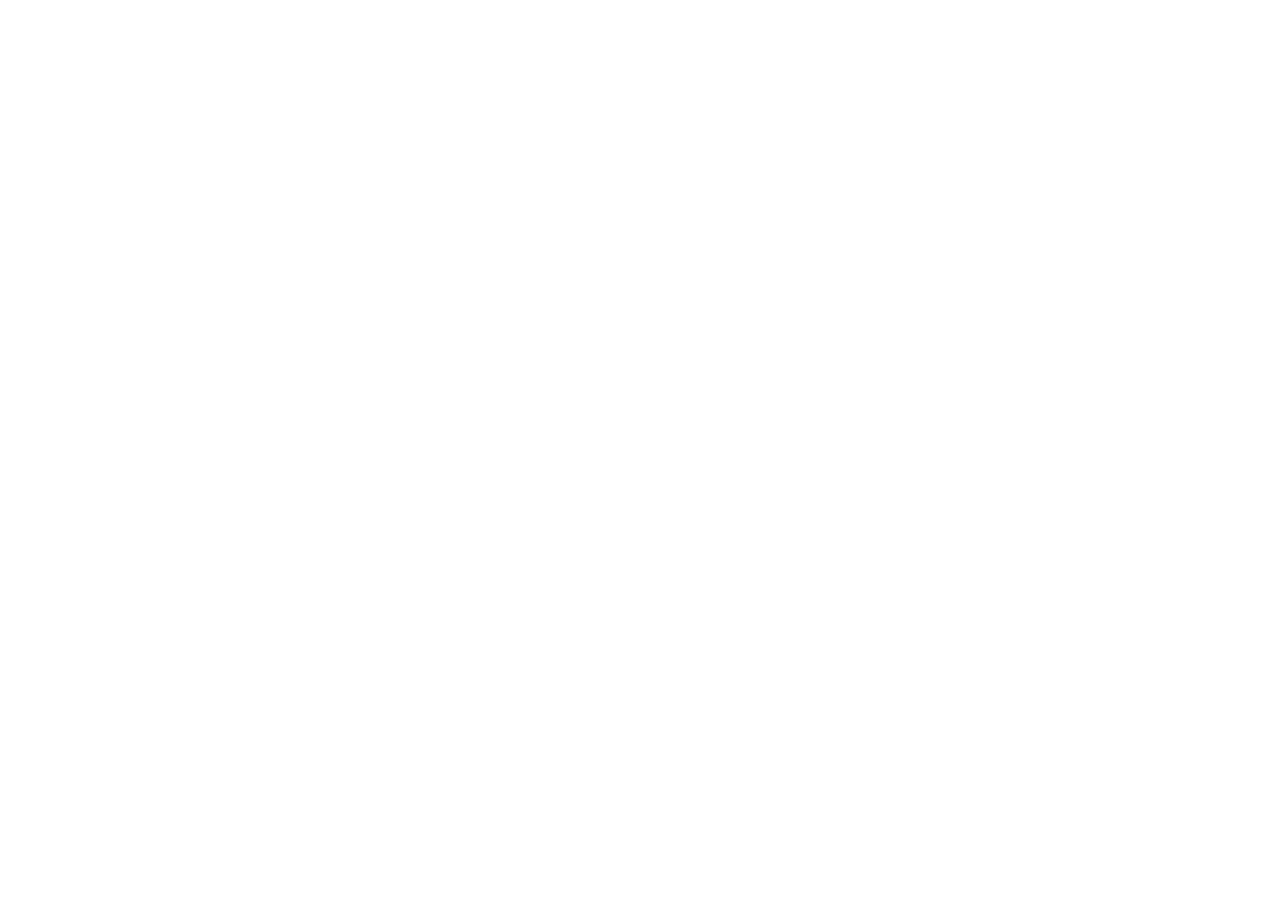
==== commit 3918ae7e: "Add files via upload" ====
--- a/index.html
+++ b/index.html
@@ -1,304 +1,29 @@
 <!DOCTYPE html>
-<html lang="en">
+<html>
 <head>
-  <meta charset="UTF-8">
-  <meta name="viewport" content="width=device-width, initial-scale=1.0">
-  <meta http-equiv="X-UA-Compatible" content="ie=edge">
-  <title>免费下载Minecraft</title>
-
-  <link rel="stylesheet" href="static/css/bootstrap.min.css">
-  <link rel="stylesheet" href="static/css/all.min.css">
-  <link rel="stylesheet" href="static/css/themify-icons.css">
-  <link rel="stylesheet" href="static/css/style.css">
-  <link rel="stylesheet" href="static/css/owl.theme.default.min.css">
-  <link rel="stylesheet" href="static/css/owl.carousel.min.css">
-
-  <link rel="stylesheet" href="static/css/style1.css">
+<title>eagler</title>
+<script type="text/javascript" src="classes.js"></script>
+<script type="text/javascript">
+if(document.location.href.startsWith("file:")) {
+alert("You're not supposed to 'open' this file in your browser. Please upload this folder to your HTTP(s) server and access it via the internet. This is not a bug, please read the documentation");
+}else {
+window.addEventListener("load", function(){
+window.minecraftOpts = [
+"game_frame","assets.epk",
+"CgAACQAHc2VydmVycwoAAAABCAACaXAAIHdzKHMpOi8vIChhZGRyZXNzIGhlcmUpOihwb3J0KSAvCAAEbmFtZQAIdGVtcGxhdGUBAAtoaWRlQWRkcmVzcwEIAApmb3JjZWRNT1REABl0aGlzIGlzIG5vdCBhIHJlYWwgc2VydmVyAAA="
+];
+(function(){
+var q = window.location.search;
+if(typeof q === 'string' && q.startsWith("?")) {
+	q = new URLSearchParams(q);
+	var s = q.get("server");
+	if(s) window.minecraftOpts.push(s);
+}
+})();
+main();
+});}
+</script>
 </head>
-<body>
-  <!--================Header Menu Area =================-->
-  <header class="header_area">
-    <div class="main_menu">
-      <nav class="navbar navbar-expand-lg navbar-light">
-        <div class="container box_1620">
-          <!-- Brand and toggle get grouped for better mobile display -->
-          <a class="navbar-brand logo_h" href=""><img src="static/picture/logo.png" alt=""></a>
-          <button class="navbar-toggler" type="button" data-toggle="collapse" data-target="#navbarSupportedContent" aria-controls="navbarSupportedContent" aria-expanded="false" aria-label="Toggle navigation">
-            <span class="icon-bar"></span>
-            <span class="icon-bar"></span>
-            <span class="icon-bar"></span>
-          </button>
-          <!-- Collect the nav links, forms, and other content for toggling -->
-          <div class="collapse navbar-collapse offset" id="navbarSupportedContent">
-            <ul class="nav navbar-nav menu_nav justify-content-end">
-              <li class="nav-item active"><a class="nav-link" href="">主页</a></li> 
-            <ul class="navbar-right">
-              <li class="nav-item">
-                <button class="button button-header bg">注册</button>
-              </li>
-            </ul>
-          </div> 
-        </div>
-      </nav>
-    </div>
-  </header>
-  <!--================Header Menu Area =================-->
-
-
-  <main class="side-main">
-    <!--================ Hero sm Banner start =================-->      
-    <section class="hero-banner mb-30px">
-      <div class="container">
-        <div class="row">
-          <div class="col-lg-7">
-            <div class="hero-banner__img">
-              <img class="img-fluid" src="static/picture/hero-banner.png" alt="">
-            </div>
-          </div>
-          <div class="col-lg-5 pt-5">
-            <div class="hero-banner__content">
-              <h1>下载Minecraft</h1>
-              <p>点击"下载"按钮，就可以免费下载正版的Minecraft基岩版啦！</p>
-              <a class="button bg" href="downloadminecraft.html">下载</a>
-            </div>
-          </div>
-        </div>
-      </div>
-    </section>
-    <!--================ Hero sm Banner end =================-->
-
-    <!--================ Feature section start =================-->      
-    <section class="section-margin">
-      <div class="container">
-        <div class="section-intro pb-85px text-center">
-          <h2 class="section-intro__title">Minecraft</h2>
-          <p class="section-intro__subtitle">您下载的Minecraft是完整的。</p>
-        </div>
-
-        <div class="container">
-          <div class="row">
-            <div class="col-lg-4">
-              <div class="card card-feature text-center text-lg-left mb-4 mb-lg-0">
-                <span class="card-feature__icon">
-                  <i class="ti-package"></i>
-                </span>
-                <h3 class="card-feature__title">地图</h3>
-                <p class="card-feature__subtitle">玩家可以在游戏里新建/删除地图。</p>
-              </div>
-            </div>
-            <div class="col-lg-4">
-              <div class="card card-feature text-center text-lg-left mb-4 mb-lg-0">
-                <span class="card-feature__icon">
-                  <i class="ti-mouse-alt"></i>
-                </span>
-                <h3 class="card-feature__title">鼠标</h3>
-                <p class="card-feature__subtitle">玩家可以将鼠标和键盘链接到设备，游戏按键将会自动隐藏。</p>
-              </div>
-            </div>
-            <div class="col-lg-4">
-              <div class="card card-feature text-center text-lg-left mb-4 mb-lg-0">
-                <span class="card-feature__icon">
-                  <i class="ti-headphone-alt"></i>
-                </span>
-                <h3 class="card-feature__title">服务器</h3>
-                <p class="card-feature__subtitle">登录Microsoft账户后，玩家可以自由进入服务器。</p>
-              </div>
-            </div>
-          </div>
-        </div>
-      </div>
-    </section>
-    <!--================ Feature section end =================-->      
-    
-    <!--================ about section start =================-->      
-    <section class="section-padding--small bg-magnolia">
-      <div class="container">
-        <div class="row no-gutters align-items-center">
-          <div class="col-md-5 mb-5 mb-md-0">
-            <div class="about__content">
-              <h2>保持足智多谋</h2>
-              <p>成为能工巧匠，充分利用周围环境收集建造材料 - 参见砍伐树木如何助您创造新的作品。</p>
-              <a class="button button-light" href="https://www.minecraft.net/">前往官网</a>
-            </div>
-          </div>
-          <div class="col-md-7">
-            <div class="about__img">
-              <img class="img-fluid" src="static/picture/about.png" alt="">
-            </div>
-          </div>
-        </div>
-      </div>
-    </section>
-    <!--================ about section end =================-->      
-    
-    <!--================ Offer section start =================-->      
-    <section class="section-margin">
-      <div class="container">
-        <div class="section-intro pb-85px text-center">
-          <h2 class="section-intro__title">建造令人惊奇的作品</h2>
-          <p class="section-intro__subtitle">发现红石矿石的各种使用方法，从而提升您的创造作品，让作品栩栩如生，或让作品引入注目。</p>
-        </div>
-
-        <div class="row">
-          <div class="col-lg-6">
-
-            <div class="row offer-single-wrapper">
-              <div class="col-lg-6 offer-single">
-                <div class="card offer-single__content text-center">
-                  <span class="offer-single__icon">
-                    <i class="ti-pencil-alt"></i>
-                  </span>
-                  <h4>制作密码门</h4>
-                  <p>1.用装饰方块做一个随意长度和高度两格的拉杆，在左侧做一个门框。
-2.在每个拉杆下拉，写一个数字。
-3.在你想设计的密码后放红石火把。
-4.在下面放红石，在门框后的两格安一扇铁门，再在铁门旁边的一格挖一个洞，放红石中继器。</p>
-                </div>
-              </div>
-              
-              <div class="col-lg-6 offer-single">
-                <div class="card offer-single__content text-center">
-                  <span class="offer-single__icon">
-                    <i class="ti-ruler-pencil"></i>
-                  </span>
-                  <h4>制作TNT大炮</h4>
-                  <p>1.放一个朝上的粘性活塞，并放上粘性活塞。
-2.放上其他部件，再在上面放一个粘性活塞。
-以及在粘性活塞上放上粘液块。注意红石中继器的刻度为2，以及黑曜石的位置必须为黑曜石。
-3.装上按钮。
-4.在下发的粘液块上放上TNT，点击按钮，就能发射TNT啦！</p>
-                </div>
-              </div>
-            </div>
-
-            <div class="row offer-single-wrapper">
-              <div class="col-lg-6 offer-single">
-                <div class="card offer-single__content text-center">
-                  <span class="offer-single__icon">
-                    <i class="ti-cut"></i>
-                  </span>
-                  <h4>制作抓怪陷阱门</h4>
-                  <p>1.摆放2个命令方块。
-2.在一旁放置9个活板门，搭建成一个笼子的样子，并记录活板门笼子对角的坐标。
-3.在输入框先输入两个坐标。
-4.再点击旁边的下面的命令方块。输入execut指令，并配上刚刚记录的坐标，改为循环命令方块，运行模式为一直。
-5.再点击上方的命令方块，输入指令，改为连锁命令方块，运行方式为总是。
-6.另一边也需要放置，并在上方放置方块。</p>
-                </div>
-              </div>
-              
-              <div class="col-lg-6 offer-single">
-                <div class="card offer-single__content text-center">
-                  <span class="offer-single__icon">
-                    <i class="ti-light-bulb"></i>
-                  </span>
-                  <h4>制作连续发射器</h4>
-                  <p>1.搭建一个高度高于一格的普通方块并放上粘性活塞。
-2.在粘性活塞前放粘液块，上面也放粘液块。
-3.在下面的粘液块前面放探测器，在探测器前空一格放发射器。
-4.在发射器里装火焰弹。
-5.再在粘性活塞上放红石块就会发射了。</p>
-                </div>
-              </div>
-            </div>
-
-          </div>
-          <div class="col-lg-6">
-            <div class="offer-single__img">
-              <img class="img-fluid" src="static/picture/offer.png" alt="">
-            </div>
-          </div>
-        </div>
-      </div>
-    </section>
-    <!--================ Offer section end =================-->      
-
-    <!--================ Solution section start =================-->      
-    <section class="section-padding--small bg-magnolia">
-      <div class="container">
-        <div class="row align-items-center pt-xl-3 pb-xl-5">
-          <div class="col-lg-6">
-            <div class="solution__img text-center text-lg-left mb-4 mb-lg-0">
-              <img class="img-fluid" src="static/picture/solution.png" alt="">
-            </div>
-          </div>
-          <div class="col-lg-6">
-            <div class="solution__content">
-              <h2>添加更多丰富您的游戏</h2>
-              <p>通过皮肤包，材质包以及其他更多，其中一些由我们的社区成员自己建造，使您的游戏过程充满无限创意与乐趣！</p>
-              <a class="button button-light" href="downloadminecraft.html">前往下载</a>
-            </div>
-          </div>
-        </div>
-      </div>
-    </section>
-    <!--================ Solution section end =================-->      
-
-    <!--================ Pricing section start =================-->      
-    <section class="section-margin">
-      <div class="container">
-        <div class="section-intro pb-85px text-center">
-          <h2 class="section-intro__title">购买其他版本Minecraft</h2>
-          <p class="section-intro__subtitle">选择您的畅玩方式。</p>
-        </div>
-
-        <div class="row">
-          <div class="col-md-6 col-lg-4 mb-4 mb-lg-0">
-            <div class="card text-center card-pricing">
-              <div class="card-pricing__header">
-                <h4>电脑</h4>
-                <p>Minecraft Java Edition</p>
-                <h1 class="card-pricing__price"><span>¥</span>165.00</h1>
-              </div>
-              <ul class="card-pricing__list">
-                <li><i class="ti-check"></i>Minecraft 的初始版本！Java 版本 支持 Windows、Linux 和 macOS 平台间的跨平台游戏以及用户自创的皮肤和模组。</li>
-              <div class="card-pricing__footer">
-                <a class="button bg" href="https://www.minecraft.net/zh-hans/store/minecraft-java-edition">立即购买</a>
-              </div>
-            </div>
-          </div>
-
-          <div class="col-md-6 col-lg-4 mb-4 mb-lg-0">
-            <div class="card text-center card-pricing">
-              <div class="card-pricing__header">
-                <h4>移动平台</h4>
-                <p>iOS 版本 Minecraft</p>
-                <h1 class="card-pricing__price"><span>¥</span>47.00</h1>
-              </div>
-              <ul class="card-pricing__list">
-                <li><i class="ti-check"></i>探索无限世界，建造世间万物，从简单纯粹的房屋到富丽堂皇的城堡。在创造模式下利用无限资源，或是在生存模式下深入挖掘世界，合成武器和盔甲，抵御危险的生物。可独自或与使用不同设备的朋友一起，体验创造、探索与生存的乐趣。</li>
-              <div class="card-pricing__footer">
-                <a class="button bg" href="https://www.minecraft.net/zh-hans/store/minecraft-ios">立即购买</a>
-              </div>
-            </div>
-          </div>
-
-          <div class="col-md-6 col-lg-4 mb-4 mb-lg-0">
-            <div class="card text-center card-pricing">
-              <div class="card-pricing__header">
-                <h4>主机</h4>
-                <p>Xbox 版本 Minecraft</p>
-                <h1 class="card-pricing__price"><span>¥</span>71.00</h1>
-              </div>
-              <ul class="card-pricing__list">
-                <li><i class="ti-check"></i>Xbox Series X|S 和 Xbox One 版本 Minecraft 支持分屏畅玩，便于您与朋友一起建造。您还可以与其他运行 Minecraft 的设备进行跨平台游戏。您可以购买实体光盘或从 Microsoft 商店购买数字版，并获得 Xbox Game Pass 会员。</li>
-              <div class="card-pricing__footer">
-                <a class="button bg" href="https://www.minecraft.net/zh-hans/store/minecraft-xbox-one">立即购买</a>
-              </div>
-            </div>
-          </div>
-        </div>
-      </div>
-    </section>
-    <!--================ Pricing section end =================-->      
-
-  <!-- ================ End footer Area ================= -->
-
-  <script src="static/js/jquery-3.2.1.min.js"></script>
-  <script src="static/js/bootstrap.bundle.min.js"></script>
-  <script src="static/js/owl.carousel.min.js"></script>
-  <script src="static/js/jquery.ajaxchimp.min.js"></script>
-  <script src="static/js/mail-script.js"></script>
-  <script src="static/js/main.js"></script>
+<body style="margin:0px;width:100vw;height:100vh;" id="game_frame">
 </body>
 </html>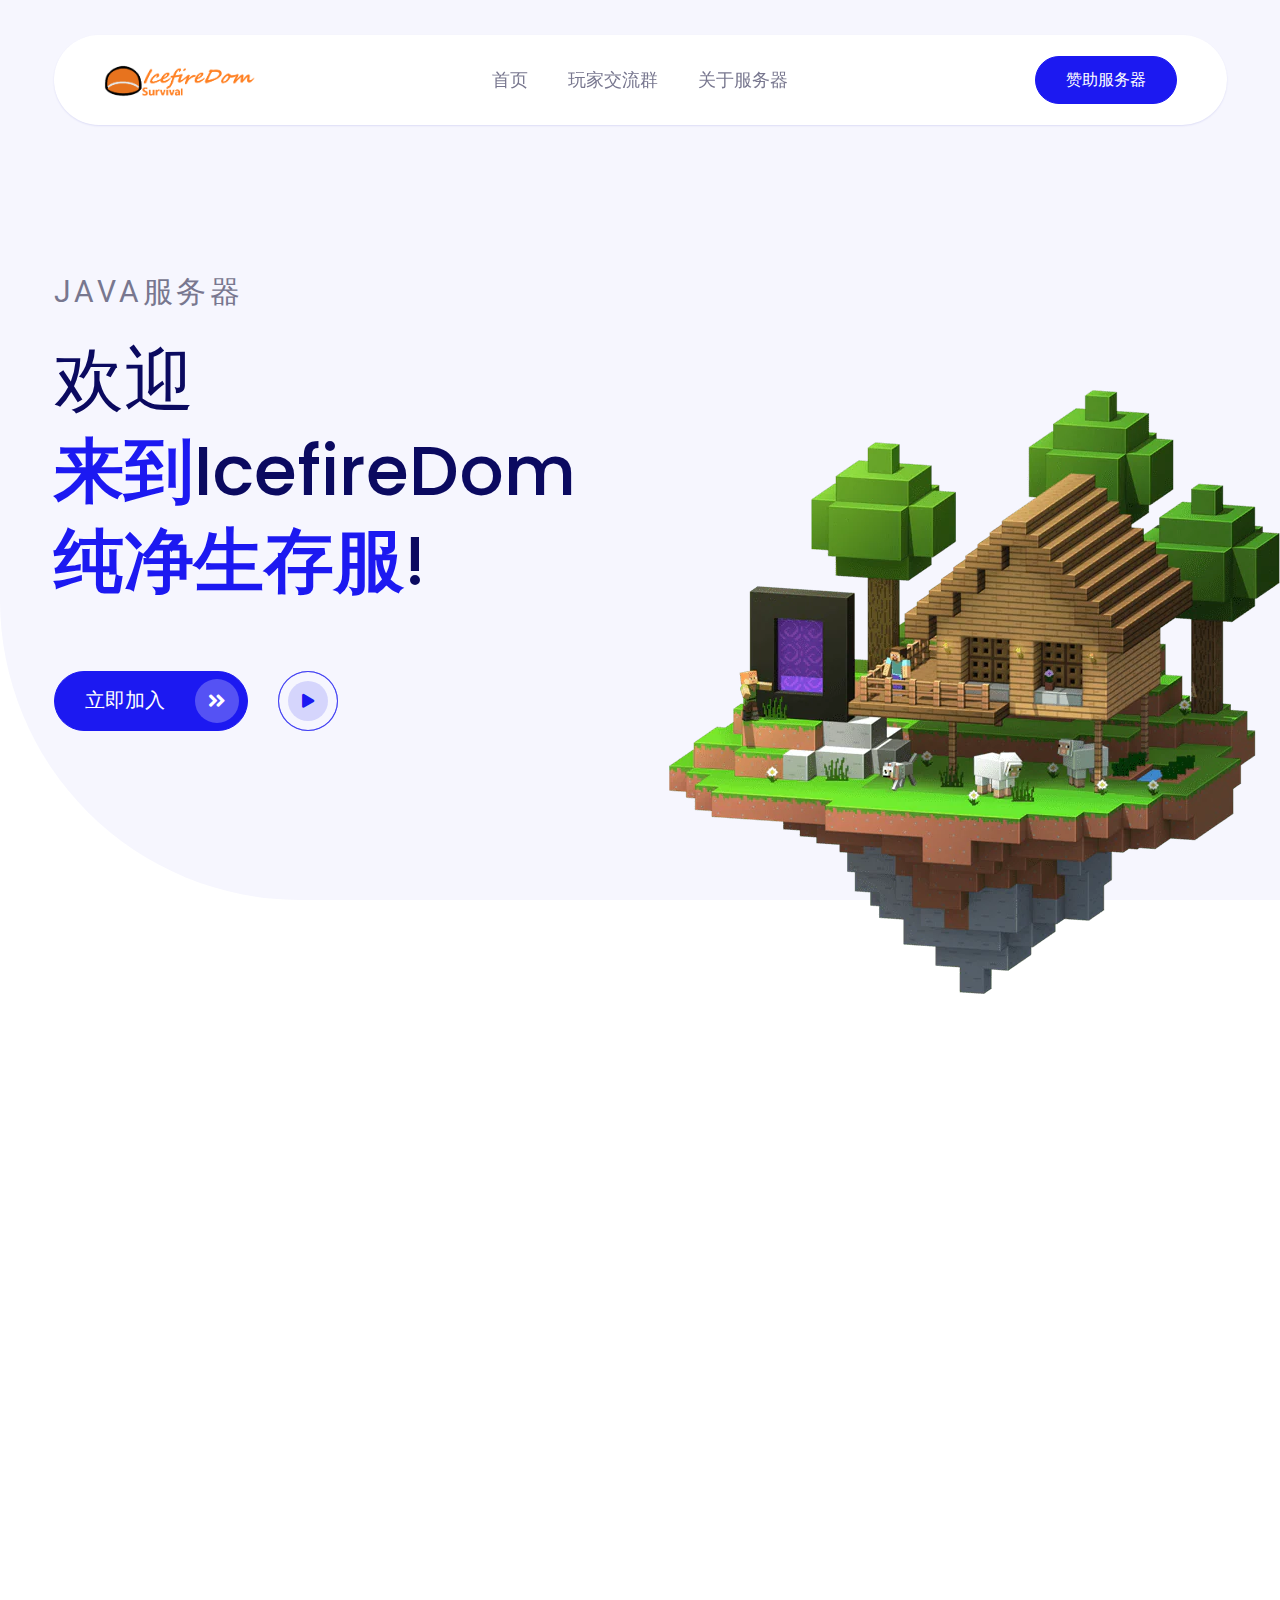
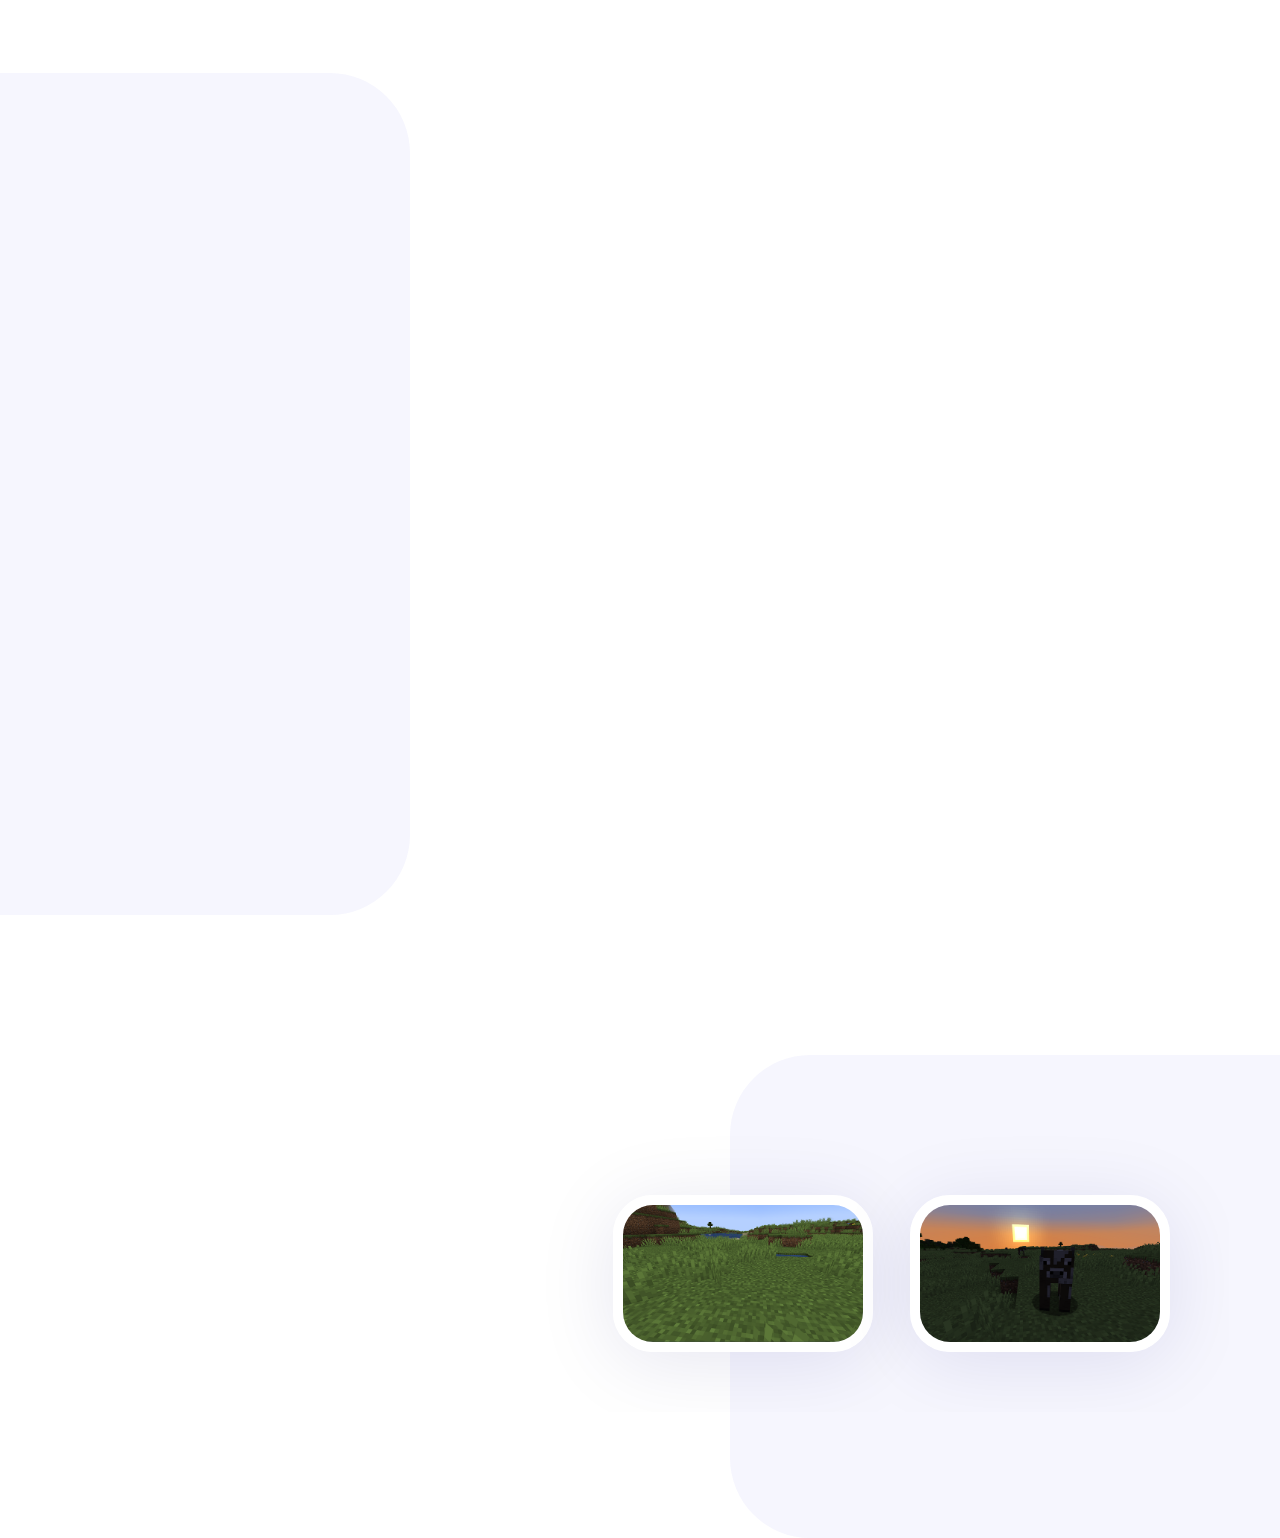
==== commit f080b4fd: "1" ====
--- a/index.html
+++ b/index.html
@@ -1,29 +1,358 @@
-<!DOCTYPE html>
-<html>
-<head>
-<title>eagler</title>
-<script type="text/javascript" src="classes.js"></script>
-<script type="text/javascript">
-if(document.location.href.startsWith("file:")) {
-alert("You're not supposed to 'open' this file in your browser. Please upload this folder to your HTTP(s) server and access it via the internet. This is not a bug, please read the documentation");
-}else {
-window.addEventListener("load", function(){
-window.minecraftOpts = [
-"game_frame","assets.epk",
-"CgAACQAHc2VydmVycwoAAAABCAACaXAAIHdzKHMpOi8vIChhZGRyZXNzIGhlcmUpOihwb3J0KSAvCAAEbmFtZQAIdGVtcGxhdGUBAAtoaWRlQWRkcmVzcwEIAApmb3JjZWRNT1REABl0aGlzIGlzIG5vdCBhIHJlYWwgc2VydmVyAAA="
-];
-(function(){
-var q = window.location.search;
-if(typeof q === 'string' && q.startsWith("?")) {
-	q = new URLSearchParams(q);
-	var s = q.get("server");
-	if(s) window.minecraftOpts.push(s);
-}
-})();
-main();
-});}
-</script>
-</head>
-<body style="margin:0px;width:100vw;height:100vh;" id="game_frame">
-</body>
+<!DOCTYPE html>
+<html class="no-js" lang="cn">
+
+<head>
+  <!-- Meta Tags -->
+  <meta charset="utf-8">
+  <meta http-equiv="x-ua-compatible" content="ie=edge">
+  <meta name="viewport" content="width=device-width, initial-scale=1">
+  <meta name="author" content="Laralink">
+  <!-- Site Title -->
+  <title>IcefireDom纯净生存服务器</title>
+  <link rel="stylesheet" href="static/css/fontawesome.min.css">
+  <link rel="stylesheet" href="static/css/bootstrap.min.css">
+  <link rel="stylesheet" href="static/css/lightgallery.min.css">
+  <link rel="stylesheet" href="static/css/slick.css">
+  <link rel="stylesheet" href="static/css/animate.css">
+  <link rel="stylesheet" href="static/css/style.css">
+  <!-- Theme Style -->
+  <link rel="stylesheet" href="static/css/theme_6.css">
+</head>
+
+<body>
+  <!-- Start Preloader -->
+  <div class="cs-preloader cs-accent_color cs-white_bg">
+    <div class="cs-preloader_bg cs-center cs-accent_4_bg">
+      <div class="cs-preloader_in cs-accent_15_border">
+        <img src="static/picture/logo_mini.svg" alt="Logo">
+      </div>
+    </div>
+  </div>
+  <!-- End Preloader -->
+  <!-- Start Header Section -->
+  <header class="cs-site_header cs-style1 cs-type2 cs-sticky-header cs-primary_font wow fadeIn" data-wow-duration="1s" data-wow-delay="0.2s">
+    <div class="cs-main_header">
+      <div class="container">
+        <div class="cs-main_header_in">
+          <div class="cs-main_header_left">
+            <a class="cs-site_branding" href=""><img src="static/picture/logo.svg" alt=""></a>
+          </div>
+          <div class="cs-main_header_center">
+            <div class="cs-nav">
+              <ul class="cs-nav_list">
+                <li><a href="#home" class="cs-smoth_scroll">首页</a></li>
+                <li><a href="#about" class="cs-smoth_scroll">玩家交流群</a></li>
+                <li><a href="#screen" class="cs-smoth_scroll">关于服务器</a></li>
+              </ul>
+            </div>
+          </div>
+          <div class="cs-main_header_right">
+            <div class="cs-toolbox">
+              <a href="https://afdian.net/@IcefireDom" class="cs-btn cs-style6 cs-btn_md cs-rounded cs-primary_font cs-medium cs-accent_bg cs-white cs-accent_border cs-accent_10_bg_hover cs-accent_30_border_hover cs-smoth_scroll"><span class="cs-btn_text">赞助服务器</span></a>
+            </div>
+          </div>
+        </div>
+      </div>
+    </div>
+  </header>
+  <!-- End Header Section -->
+
+  <!-- Start Hero -->
+  <div class="cs-hero cs-style6 cs-center" id="home">
+    <div class="container">
+      <div class="cs-hero_text wow fadeIn" data-wow-duration="1s" data-wow-delay="0.3s">
+        <div class="cs-hero_subtitle">Java服务器</div>
+        <h1 class="cs-hero_title">欢迎<br><b class="cs-accent_color">来到</b>IcefireDom<br><b class="cs-accent_color">纯净生存服</b>!</h1>
+        <div class="cs-hero_btns">
+          <a href="qq.html" class="cs-btn cs-style6 cs-btn_lg cs-rounded cs-primary_font cs-medium cs-accent_bg cs-white cs-accent_border cs-accent_10_bg_hover cs-accent_30_border_hover">
+            <span class="cs-btn_text">立即加入</span>
+            <span class="cs-btn_icon cs-center cs-white"><i class="fas fa-angle-double-right"></i></span>
+          </a>
+          <a href="javascript:;" class="cs-player_btn cs-style1 cs-btn_md cs-center cs-video_open cs-accent_color">
+            <span class="cs-player_btn_in cs-center cs-accent_15_bg"><i class="fas fa-play"></i></span>
+            <span class="cs-video_animaiton cs-center cs-accent_30_border cs-accent_50_color">
+              <span><span></span></span>
+            </span>
+          </a>
+        </div>
+      </div>
+    </div>
+    <div class="cs-hero_img cs-parallax wow fadeInLeft" data-wow-duration="1s" data-wow-delay="0.4s">
+      <div class="cs-to_right"><img src="static/picture/hero-img.png" alt=""></div>
+    </div>
+  </div>
+  <!-- End Hero -->
+
+  <!-- Start Service -->
+  <div>
+    <div class="cs-height_175 cs-height_lg_80"></div>
+    <div class="container">
+      <div class="cs-section_heading cs-style2 cs-size2 text-center wow fadeInUp" data-wow-duration="1s" data-wow-delay="0.2s">
+        <h2 class="cs-section_title">服务器<b class="cs-accent_color">特</b>色</h2>
+      </div>
+      <div class="cs-height_65 cs-height_lg_45"></div>
+    </div>
+    <div class="container">
+      <div class="row">
+        <div class="col-lg-4">
+          <div class="cs-icon_box cs-style3 cs-color1 text-center wow fadeIn" data-wow-duration="1s" data-wow-delay="0.25s">
+            <div class="cs-icon_box_icon cs-center">
+              <svg width="112" height="112" viewbox="0 0 112 112" fill="none" xmlns="http://www.w3.org/2000/svg">
+                <path d="M105 111.5H57.8C54.8 111.5 52.3 109.1 52.3 106.1V17.6C52.3 14.6 54.7 12.2 57.8 12.2H105C108 12.2 110.4 14.6 110.4 17.6V106C110.4 109.1 108 111.5 105 111.5ZM57.8 14C55.8 14 54.2 15.6 54.2 17.6V106C54.2 108 55.8 109.6 57.8 109.6H105C107 109.6 108.6 108 108.6 106V17.6C108.6 15.6 107 14 105 14H57.8V14Z" fill="#1C19F1"></path>
+                <path d="M96.8 32.1H65.9C64.4 32.1 63.2 30.9 63.2 29.4V27.6C63.2 26.1 64.4 24.9 65.9 24.9H96.8C98.3 24.9 99.5 26.1 99.5 27.6V29.4C99.5 30.9 98.3 32.1 96.8 32.1ZM65.9 26.7C65.4 26.7 65 27.1 65 27.6V29.4C65 29.9 65.4 30.3 65.9 30.3H96.8C97.3 30.3 97.7 29.9 97.7 29.4V27.6C97.7 27.1 97.3 26.7 96.8 26.7H65.9Z" fill="#1C19F1"></path>
+                <path d="M96.8 48.3H65.9C64.4 48.3 63.2 47.1 63.2 45.6V43.8C63.2 42.3 64.4 41.1 65.9 41.1H96.8C98.3 41.1 99.5 42.3 99.5 43.8V45.6C99.5 47.1 98.3 48.3 96.8 48.3ZM65.9 42.9C65.4 42.9 65 43.3 65 43.8V45.6C65 46.1 65.4 46.5 65.9 46.5H96.8C97.3 46.5 97.7 46.1 97.7 45.6V43.8C97.7 43.3 97.3 42.9 96.8 42.9H65.9Z" fill="#1C19F1"></path>
+                <path d="M96.8 64.6H65.9C64.4 64.6 63.2 63.4 63.2 61.9V60.1C63.2 58.6 64.4 57.4 65.9 57.4H96.8C98.3 57.4 99.5 58.6 99.5 60.1V61.9C99.5 63.4 98.3 64.6 96.8 64.6ZM65.9 59.2C65.4 59.2 65 59.6 65 60.1V61.9C65 62.4 65.4 62.8 65.9 62.8H96.8C97.3 62.8 97.7 62.4 97.7 61.9V60.1C97.7 59.6 97.3 59.2 96.8 59.2H65.9Z" fill="#1C19F1"></path>
+                <path d="M96.8 80.8H65.9C64.4 80.8 63.2 79.6 63.2 78.1V76.3C63.2 74.8 64.4 73.6 65.9 73.6H96.8C98.3 73.6 99.5 74.8 99.5 76.3V78.1C99.5 79.6 98.3 80.8 96.8 80.8ZM65.9 75.4C65.4 75.4 65 75.8 65 76.3V78.1C65 78.6 65.4 79 65.9 79H96.8C97.3 79 97.7 78.6 97.7 78.1V76.3C97.7 75.8 97.3 75.4 96.8 75.4H65.9Z" fill="#1C19F1"></path>
+                <path d="M49.6 85.3H6.9C4.4 85.3 2.4 87.3 2.4 89.8V106C2.4 108.5 4.4 110.5 6.9 110.5H49.6" fill="#02B3FD"></path>
+                <path d="M49.6 111.5H6.9C3.9 111.5 1.5 109.1 1.5 106.1V89.8C1.5 86.8 3.9 84.4 6.9 84.4H49.6C50.1 84.4 50.5 84.8 50.5 85.3C50.5 85.8 50.1 86.2 49.6 86.2H6.9C4.9 86.2 3.3 87.8 3.3 89.8V106C3.3 108 4.9 109.6 6.9 109.6H49.6C50.1 109.6 50.5 110 50.5 110.5C50.5 111.1 50.1 111.5 49.6 111.5Z" fill="#1C19F1"></path>
+                <path d="M15.1 101.6C17.0882 101.6 18.7 99.9882 18.7 98C18.7 96.0118 17.0882 94.4 15.1 94.4C13.1118 94.4 11.5 96.0118 11.5 98C11.5 99.9882 13.1118 101.6 15.1 101.6Z" fill="white"></path>
+                <path d="M15.1 102.5C12.6 102.5 10.6 100.5 10.6 98C10.6 95.5 12.6 93.5 15.1 93.5C17.6 93.5 19.6 95.5 19.6 98C19.6 100.5 17.6 102.5 15.1 102.5ZM15.1 95.3C13.6 95.3 12.4 96.5 12.4 98C12.4 99.5 13.6 100.7 15.1 100.7C16.6 100.7 17.8 99.5 17.8 98C17.8 96.5 16.6 95.3 15.1 95.3Z" fill="#1C19F1"></path>
+                <path d="M49.6 101.6H29.6C28.6 101.6 27.8 100.8 27.8 99.8V96.2C27.8 95.2 28.6 94.4 29.6 94.4H49.6" fill="white"></path>
+                <path d="M49.6 102.5H29.6C28.1 102.5 26.9 101.3 26.9 99.8V96.2C26.9 94.7 28.1 93.5 29.6 93.5H49.6C50.1 93.5 50.5 93.9 50.5 94.4C50.5 94.9 50.1 95.3 49.6 95.3H29.6C29.1 95.3 28.7 95.7 28.7 96.2V99.8C28.7 100.3 29.1 100.7 29.6 100.7H49.6C50.1 100.7 50.5 101.1 50.5 101.6C50.5 102.1 50.1 102.5 49.6 102.5Z" fill="#1C19F1"></path>
+                <path d="M49.6 60.1H6.9C4.4 60.1 2.4 62.1 2.4 64.6V80.8C2.4 83.3 4.4 85.3 6.9 85.3H49.6" fill="#02B3FD"></path>
+                <path d="M49.6 86.2H6.9C3.9 86.2 1.5 83.8 1.5 80.8V64.6C1.5 61.6 3.9 59.2 6.9 59.2H49.6C50.1 59.2 50.5 59.6 50.5 60.1C50.5 60.6 50.1 61 49.6 61H6.9C4.9 61 3.3 62.6 3.3 64.6V80.8C3.3 82.8 4.9 84.4 6.9 84.4H49.6C50.1 84.4 50.5 84.8 50.5 85.3C50.5 85.8 50.1 86.2 49.6 86.2Z" fill="#1C19F1"></path>
+                <path d="M15.1 76.3C17.0882 76.3 18.7 74.6882 18.7 72.7C18.7 70.7118 17.0882 69.1 15.1 69.1C13.1118 69.1 11.5 70.7118 11.5 72.7C11.5 74.6882 13.1118 76.3 15.1 76.3Z" fill="white"></path>
+                <path d="M15.1 77.2C12.6 77.2 10.6 75.2 10.6 72.7C10.6 70.2 12.6 68.2 15.1 68.2C17.6 68.2 19.6 70.2 19.6 72.7C19.6 75.2 17.6 77.2 15.1 77.2ZM15.1 70C13.6 70 12.4 71.2 12.4 72.7C12.4 74.2 13.6 75.4 15.1 75.4C16.6 75.4 17.8 74.2 17.8 72.7C17.8 71.2 16.6 70 15.1 70Z" fill="#1C19F1"></path>
+                <path d="M49.6 76.3H29.6C28.6 76.3 27.8 75.5 27.8 74.5V70.9C27.8 69.9 28.6 69.1 29.6 69.1H49.6" fill="white"></path>
+                <path d="M49.6 77.2H29.6C28.1 77.2 26.9 76 26.9 74.5V70.9C26.9 69.4 28.1 68.2 29.6 68.2H49.6C50.1 68.2 50.5 68.6 50.5 69.1C50.5 69.6 50.1 70 49.6 70H29.6C29.1 70 28.7 70.4 28.7 70.9V74.5C28.7 75 29.1 75.4 29.6 75.4H49.6C50.1 75.4 50.5 75.8 50.5 76.3C50.5 76.8 50.1 77.2 49.6 77.2Z" fill="#1C19F1"></path>
+                <path d="M44.1 9.5C43.6 9.5 43.2 9.1 43.2 8.6V1.4C43.2 0.9 43.6 0.5 44.1 0.5C44.6 0.5 45 0.9 45 1.4V8.6C45 9.1 44.6 9.5 44.1 9.5Z" fill="#1C19F1"></path>
+                <path d="M47.8 5.89998H40.5C40 5.89998 39.6 5.49998 39.6 4.99998C39.6 4.49998 40 4.09998 40.5 4.09998H47.8C48.3 4.09998 48.7 4.49998 48.7 4.99998C48.7 5.49998 48.3 5.89998 47.8 5.89998Z" fill="#1C19F1"></path>
+                <path d="M29.6 25.8C29.1 25.8 28.7 25.4 28.7 24.9V17.7C28.7 17.2 29.1 16.8 29.6 16.8C30.1 16.8 30.5 17.2 30.5 17.7V24.9C30.5 25.4 30.1 25.8 29.6 25.8Z" fill="#02B3FD"></path>
+                <path d="M33.2 22.2H25.9C25.4 22.2 25 21.8 25 21.3C25 20.8 25.4 20.4 25.9 20.4H33.2C33.7 20.4 34.1 20.8 34.1 21.3C34.1 21.8 33.7 22.2 33.2 22.2Z" fill="#02B3FD"></path>
+                <path d="M43.2 41.1H41.4C40.9 41.1 40.5 40.7 40.5 40.2C40.5 39.7 40.9 39.3 41.4 39.3H43.2C43.7 39.3 44.1 39.7 44.1 40.2C44.1 40.7 43.7 41.1 43.2 41.1Z" fill="#02B3FD"></path>
+                <path d="M37.8 41.1H17.8C17.3 41.1 16.9 40.7 16.9 40.2C16.9 39.7 17.3 39.3 17.8 39.3H37.8C38.3 39.3 38.7 39.7 38.7 40.2C38.7 40.7 38.3 41.1 37.8 41.1Z" fill="#02B3FD"></path>
+                <path d="M10.5 46.5H8.7C8.2 46.5 7.8 46.1 7.8 45.6C7.8 45.1 8.2 44.7 8.7 44.7H10.5C11 44.7 11.4 45.1 11.4 45.6C11.4 46.1 11 46.5 10.5 46.5Z" fill="#1C19F1"></path>
+                <path d="M34.1 46.5H14.1C13.6 46.5 13.2 46.1 13.2 45.6C13.2 45.1 13.6 44.7 14.1 44.7H34.1C34.6 44.7 35 45.1 35 45.6C35 46.1 34.6 46.5 34.1 46.5Z" fill="#1C19F1"></path>
+                <path d="M104.1 26.7C103.6 26.7 103.2 26.3 103.2 25.8V20.4C103.2 19.9 102.8 19.5 102.3 19.5H96.9C96.4 19.5 96 19.1 96 18.6C96 18.1 96.4 17.7 96.9 17.7H102.3C103.8 17.7 105 18.9 105 20.4V25.8C105 26.3 104.6 26.7 104.1 26.7Z" fill="#1C19F1"></path>
+                <path d="M85.3 101.9L82.5 103.4L79.7 101.9C77 100.4 75.3 97.6 75.3 94.6V87.9C77.4 89.7 80.4 89.7 82.5 87.9C84.6 89.7 87.6 89.7 89.7 87.9V94.6C89.7 97.6 88 100.4 85.3 101.9Z" fill="#02B3FD" stroke="#1C19F1" stroke-miterlimit="10" stroke-linecap="round" stroke-linejoin="round"></path>
+                <path d="M81.3 98.4C81.1 98.4 80.9 98.3 80.7 98.2L78 95.5C77.7 95.2 77.7 94.7 78 94.4C78.3 94.1 78.8 94.1 79.1 94.4L81.2 96.5L85.6 92.1C85.9 91.8 86.4 91.8 86.7 92.1C87 92.4 87 92.9 86.7 93.2L81.7 98.2C81.7 98.3 81.5 98.4 81.3 98.4Z" fill="white"></path>
+              </svg>                
+              <div class="cs-con_box-shape cs-accent_bg"></div>
+            </div>
+            <h2 class="cs-icon_box_title cs-semi_bold">配置</h2>
+            <div class="cs-icon_box_subtitle">服务器可同时上线1000名玩家</div>
+          </div>
+          <div class="cs-height_30 cs-height_lg_30"></div>
+        </div>
+        <div class="col-lg-4">
+          <div class="cs-icon_box cs-style3 cs-color1 text-center wow fadeIn" data-wow-duration="1s" data-wow-delay="0.3s">
+            <div class="cs-icon_box_icon cs-center">
+              <svg width="108" height="105" viewbox="0 0 108 105" fill="none" xmlns="http://www.w3.org/2000/svg">
+                <path d="M37.7 84.3L31.8 87.5L25.9 84.3C20.3 81.3 16.8 75.4 16.8 69V55.1C21.1 58.7 27.4 58.7 31.7 55.1C36 58.7 42.3 58.7 46.6 55.1V69C46.8 75.4 43.3 81.3 37.7 84.3Z" fill="#02B3FD" stroke="#1C19F1" stroke-width="1.5" stroke-miterlimit="10" stroke-linecap="round" stroke-linejoin="round"></path>
+                <path d="M32.8 76.3H27.7C27.3 76.3 26.9 75.9 26.9 75.5C26.9 75.1 27.3 74.7 27.7 74.7H32.8C33.9 74.7 34.8 73.8 34.8 72.7C34.8 71.6 33.9 70.7 32.8 70.7H30.4C28.5 70.7 26.9 69.1 26.9 67.2C26.9 65.3 28.5 63.7 30.4 63.7H34.7C35.1 63.7 35.5 64.1 35.5 64.5C35.5 64.9 35.1 65.3 34.7 65.3H30.4C29.3 65.3 28.4 66.2 28.4 67.3C28.4 68.4 29.3 69.3 30.4 69.3H32.8C34.7 69.3 36.3 70.9 36.3 72.8C36.3 74.7 34.7 76.3 32.8 76.3Z" fill="white"></path>
+                <path d="M31.6 65.3C31.2 65.3 30.8 64.9 30.8 64.5V62.1C30.8 61.7 31.2 61.3 31.6 61.3C32 61.3 32.4 61.7 32.4 62.1V64.5C32.4 65 32 65.3 31.6 65.3Z" fill="white"></path>
+                <path d="M31.6 78.7C31.2 78.7 30.8 78.3 30.8 77.9V75.5C30.8 75.1 31.2 74.7 31.6 74.7C32 74.7 32.4 75.1 32.4 75.5V77.9C32.4 78.3 32 78.7 31.6 78.7Z" fill="white"></path>
+                <path d="M18 23.3C17.5 23.3 17.1 22.9 17.1 22.4V14.8C17.1 14.3 17.5 13.9 18 13.9C18.5 13.9 18.9 14.3 18.9 14.8V22.4C19 22.8 18.6 23.3 18 23.3Z" fill="#1C19F1"></path>
+                <path d="M21.8 19.5H14.2C13.7 19.5 13.3 19.1 13.3 18.6C13.3 18.1 13.7 17.7 14.2 17.7H21.8C22.3 17.7 22.7 18.1 22.7 18.6C22.7 19.1 22.4 19.5 21.8 19.5Z" fill="#1C19F1"></path>
+                <path d="M4.79999 9.99998C4.29999 9.99998 3.89999 9.59998 3.89999 9.09998V1.49998C3.89999 0.999976 4.29999 0.599976 4.79999 0.599976C5.29999 0.599976 5.69999 0.999976 5.69999 1.49998V9.09998C5.69999 9.59998 5.29999 9.99998 4.79999 9.99998Z" fill="#1C19F1"></path>
+                <path d="M8.6 6.19999H1C0.5 6.19999 0 5.79999 0 5.29999C0 4.69999 0.5 4.29999 1 4.29999H8.6C9.1 4.29999 9.5 4.69999 9.5 5.19999C9.5 5.79999 9.1 6.19999 8.6 6.19999Z" fill="#1C19F1"></path>
+                <path d="M76.5 34.6L80.3 30.8C81.1 30 81.2 28.7 80.5 28L56.3 3.89999C55.6 3.19999 54.3 3.19999 53.5 4.09999L22.9 34.6" fill="#02B3FD"></path>
+                <path d="M76.5 35.6C76.3 35.6 76 35.5 75.8 35.3C75.4 34.9 75.4 34.3 75.8 34L79.6 30.2C79.8 30 80 29.7 80 29.4C80 29.2 80 29 79.8 28.7L55.6 4.6C55.2 4.2 54.6 4.3 54.1 4.8L23.5 35.3C23.1 35.7 22.5 35.7 22.2 35.3C21.8 34.9 21.8 34.3 22.2 34L52.8 3.4C53.4 2.8 54.1 2.5 54.9 2.5C55.7 2.5 56.5 2.7 57 3.3L81.1 27.4C82.2 28.5 82.1 30.4 80.9 31.6L77.1 35.4C76.9 35.5 76.7 35.6 76.5 35.6Z" fill="#1C19F1"></path>
+                <path d="M19.9 97.2H15.2C14.7 97.2 14.3 96.8 14.3 96.3C14.3 95.8 14.7 95.4 15.2 95.4H19.9C20.4 95.4 20.8 95.8 20.8 96.3C20.8 96.8 20.5 97.2 19.9 97.2Z" fill="#1C19F1"></path>
+                <path d="M29.4 97.2H24.7C24.2 97.2 23.8 96.8 23.8 96.3C23.8 95.8 24.2 95.4 24.7 95.4H29.4C29.9 95.4 30.3 95.8 30.3 96.3C30.3 96.8 29.9 97.2 29.4 97.2Z" fill="#1C19F1"></path>
+                <path d="M38.9 97.2H34.2C33.7 97.2 33.3 96.8 33.3 96.3C33.3 95.8 33.7 95.4 34.2 95.4H38.9C39.4 95.4 39.8 95.8 39.8 96.3C39.8 96.8 39.4 97.2 38.9 97.2Z" fill="#1C19F1"></path>
+                <path d="M48.4 97.2H43.7C43.2 97.2 42.8 96.8 42.8 96.3C42.8 95.8 43.2 95.4 43.7 95.4H48.4C48.9 95.4 49.3 95.8 49.3 96.3C49.3 96.8 48.9 97.2 48.4 97.2Z" fill="#1C19F1"></path>
+                <path d="M57.8 97.2H53.1C52.6 97.2 52.2 96.8 52.2 96.3C52.2 95.8 52.6 95.4 53.1 95.4H57.8C58.3 95.4 58.7 95.8 58.7 96.3C58.7 96.8 58.4 97.2 57.8 97.2Z" fill="#1C19F1"></path>
+                <path d="M67.3 97.2H62.6C62.1 97.2 61.7 96.8 61.7 96.3C61.7 95.8 62.1 95.4 62.6 95.4H67.3C67.8 95.4 68.2 95.8 68.2 96.3C68.2 96.8 67.8 97.2 67.3 97.2Z" fill="#1C19F1"></path>
+                <path d="M76.8 97.2H72C71.5 97.2 71.1 96.8 71.1 96.3C71.1 95.8 71.5 95.4 72 95.4H76.7C77.2 95.4 77.6 95.8 77.6 96.3C77.6 96.8 77.3 97.2 76.8 97.2Z" fill="#1C19F1"></path>
+                <path d="M86.2 97.2H81.5C81 97.2 80.6 96.8 80.6 96.3C80.6 95.8 81 95.4 81.5 95.4H86.2C86.7 95.4 87.1 95.8 87.1 96.3C87.1 96.8 86.8 97.2 86.2 97.2Z" fill="#1C19F1"></path>
+                <path d="M87.2 104.7H14.2C11.1 104.7 8.5 102.2 8.5 99V43.2C8.5 40.1 11 37.5 14.2 37.5H87.1C90.2 37.5 92.8 40 92.8 43.2V58.4C92.8 58.9 92.4 59.3 91.9 59.3C91.4 59.3 91 58.8 91 58.3V43.2C91 41.1 89.3 39.4 87.2 39.4H14.2C12.1 39.4 10.4 41.1 10.4 43.2V99.1C10.4 101.2 12.1 102.9 14.2 102.9H87.1C89.2 102.9 90.9 101.2 90.9 99.1V84.8C90.9 84.3 91.3 83.9 91.8 83.9C92.3 83.9 92.7 84.3 92.7 84.8V99C92.9 102.2 90.3 104.7 87.2 104.7Z" fill="#1C19F1"></path>
+                <path d="M95.7 79.2H69.2C68.6 79.2 68.2 78.8 68.2 78.2V65C68.2 64.4 68.6 64 69.2 64H95.6C96.2 64 96.6 64.4 96.6 65V78.2C96.7 78.7 96.2 79.2 95.7 79.2Z" fill="#02B3FD" stroke="#1C19F1" stroke-width="1.5" stroke-miterlimit="10" stroke-linecap="round" stroke-linejoin="round"></path>
+                <path d="M75.8 75.4C77.8987 75.4 79.6 73.6986 79.6 71.6C79.6 69.5013 77.8987 67.8 75.8 67.8C73.7013 67.8 72 69.5013 72 71.6C72 73.6986 73.7013 75.4 75.8 75.4Z" fill="white"></path>
+                <path d="M75.8 76.3C73.2 76.3 71.1 74.2 71.1 71.6C71.1 69 73.2 66.9 75.8 66.9C78.4 66.9 80.5 69 80.5 71.6C80.6 74.2 78.4 76.3 75.8 76.3ZM75.8 68.7C74.2 68.7 73 70 73 71.5C73 73.1 74.3 74.3 75.8 74.3C77.3 74.3 78.6 73 78.6 71.5C78.7 70 77.4 68.7 75.8 68.7Z" fill="#1C19F1"></path>
+                <path d="M86.2 54.5C85.7 54.5 85.3 54.1 85.3 53.6V46C85.3 45.5 84.9 45.1 84.4 45.1H76.8C76.3 45.1 75.9 44.7 75.9 44.2C75.9 43.7 76.3 43.3 76.8 43.3H84.4C86 43.3 87.2 44.6 87.2 46.1V53.7C87.2 54.1 86.8 54.5 86.2 54.5Z" fill="#1C19F1"></path>
+                <path d="M56.3 34.6C55.7 33.2 54.8 31.8 53.6 30.6C48.4 25.4 40 25.4 34.8 30.6C33.6 31.8 32.7 33.1 32.1 34.6" fill="white"></path>
+                <path d="M56.3 35.6C55.9 35.6 55.6 35.4 55.4 35C54.8 33.6 53.9 32.4 52.9 31.3C48.1 26.5 40.3 26.5 35.5 31.3C34.4 32.4 33.6 33.6 33 35C32.8 35.5 32.2 35.7 31.7 35.5C31.2 35.3 31 34.7 31.2 34.2C31.9 32.6 32.9 31.2 34.1 30C39.6 24.5 48.7 24.5 54.2 30C55.4 31.2 56.4 32.6 57.1 34.2C57.3 34.7 57.1 35.2 56.6 35.5C56.6 35.6 56.5 35.6 56.3 35.6Z" fill="#1C19F1"></path>
+                <path d="M67.8 35.6C67.4 35.6 67 35.3 66.9 34.9C65.9 31.8 66 28.5 67.2 25.5L58.8 17.1C55.8 18.3 52.5 18.4 49.4 17.4L35.5 31.3C35.1 31.7 34.5 31.7 34.2 31.3C33.8 30.9 33.8 30.3 34.2 30L48.5 15.7C48.8 15.4 49.1 15.4 49.5 15.5C52.5 16.6 55.7 16.4 58.6 15.1C59 14.9 59.4 15 59.7 15.3L69 24.6C69.3 24.9 69.4 25.3 69.2 25.7C68 28.4 67.8 31.5 68.7 34.4C68.9 34.9 68.6 35.4 68.1 35.6C68 35.6 67.9 35.6 67.8 35.6Z" fill="#1C19F1"></path>
+                <path d="M107.1 3.39998H105.2C104.7 3.39998 104.3 2.99998 104.3 2.49998C104.3 1.99998 104.7 1.59998 105.2 1.59998H107.1C107.6 1.59998 108 1.99998 108 2.49998C108 2.99998 107.6 3.39998 107.1 3.39998Z" fill="#1C19F1"></path>
+                <path d="M101.4 3.39998H80.6C80.1 3.39998 79.7 2.99998 79.7 2.49998C79.7 1.99998 80.1 1.59998 80.6 1.59998H101.4C101.9 1.59998 102.3 1.99998 102.3 2.49998C102.3 2.99998 101.9 3.39998 101.4 3.39998Z" fill="#1C19F1"></path>
+                <path d="M97.6 9.09999H73C72.5 9.09999 72.1 8.69999 72.1 8.19999C72.1 7.69999 72.5 7.29999 73 7.29999H97.6C98.1 7.29999 98.5 7.69999 98.5 8.19999C98.6 8.59999 98.1 9.09999 97.6 9.09999Z" fill="#1C19F1"></path>
+              </svg>                
+              <div class="cs-con_box-shape cs-accent_bg"></div>
+            </div>
+            <h2 class="cs-icon_box_title cs-semi_bold">赞助</h2>
+            <div class="cs-icon_box_subtitle">本服是赞助服，赞助费将用于服务器</div>
+          </div>
+          <div class="cs-height_30 cs-height_lg_30"></div>
+        </div>
+        <div class="col-lg-4">
+          <div class="cs-icon_box cs-style3 cs-color1 text-center wow fadeIn" data-wow-duration="1s" data-wow-delay="0.35s">
+            <div class="cs-icon_box_icon cs-center">
+              <svg width="108" height="108" viewbox="0 0 108 108" fill="none" xmlns="http://www.w3.org/2000/svg">
+                <path d="M1.6 54.8C1.1 54.8 0.699997 54.4 0.699997 53.9C0.699997 24.4 24.7 0.400024 54.2 0.400024C54.7 0.400024 55.1 0.800025 55.1 1.30002C55.1 1.80002 54.7 2.20002 54.2 2.20002C25.7 2.30002 2.6 25.4 2.6 53.9C2.6 54.4 2.2 54.8 1.6 54.8Z" fill="#1C19F1"></path>
+                <path d="M59.8 2.3H58C57.5 2.3 57.1 1.9 57.1 1.4C57.1 0.9 57.5 0.5 58 0.5H59.9C60.4 0.5 60.8 0.9 60.8 1.4C60.8 1.9 60.3 2.3 59.8 2.3Z" fill="#1C19F1"></path>
+                <path d="M54.2 107.4C53.7 107.4 53.3 107 53.3 106.5C53.3 106 53.7 105.6 54.2 105.6C82.7 105.6 105.8 82.4 105.8 54C105.8 53.5 106.2 53.1 106.7 53.1C107.2 53.1 107.6 53.5 107.6 54C107.7 83.4 83.7 107.4 54.2 107.4Z" fill="#1C19F1"></path>
+                <path d="M50.4 107.4H48.5C48 107.4 47.6 107 47.6 106.5C47.6 106 48 105.6 48.5 105.6H50.4C50.9 105.6 51.3 106 51.3 106.5C51.4 107 51 107.4 50.4 107.4Z" fill="#1C19F1"></path>
+                <path d="M54.2 8.80005C29.3 8.80005 9.09999 29.0001 9.09999 53.9001C9.09999 78.8001 29.3 99 54.2 99C79.1 99 99.3 78.8001 99.3 53.9001C99.3 29.0001 79.1 8.80005 54.2 8.80005ZM54.2 82C38.6 82 26 69.4001 26 53.9001C26 38.4001 38.6 25.7001 54.2 25.7001C69.8 25.7001 82.4 38.3001 82.4 53.9001C82.4 69.5001 69.8 82 54.2 82Z" fill="#02B3FD"></path>
+                <path d="M54.2 99.9C28.8 99.9 8.2 79.3 8.2 53.9C8.2 28.5 28.8 7.90002 54.2 7.90002C79.6 7.90002 100.2 28.5 100.2 53.9C100.2 79.3 79.6 99.9 54.2 99.9ZM54.2 9.80002C29.9 9.80002 10.1 29.6 10.1 53.9C10.1 78.2 29.9 98 54.2 98C78.5 98 98.3 78.2 98.3 53.9C98.3 29.6 78.5 9.80002 54.2 9.80002ZM54.2 83C38.2 83 25.1 69.9 25.1 53.9C25.1 37.9 38.2 24.8 54.2 24.8C70.2 24.8 83.3 37.9 83.3 53.9C83.3 69.9 70.2 83 54.2 83ZM54.2 26.7C39.2 26.7 27 38.9 27 53.9C27 68.9 39.2 81.1 54.2 81.1C69.2 81.1 81.4 68.9 81.4 53.9C81.4 38.9 69.2 26.7 54.2 26.7Z" fill="#1C19F1"></path>
+                <path d="M93.6 6.00001H86.1C85.6 6.00001 85.2 5.60001 85.2 5.10001C85.2 4.60001 85.6 4.20001 86.1 4.20001H93.6C94.1 4.20001 94.5 4.60001 94.5 5.10001C94.5 5.60001 94.1 6.00001 93.6 6.00001Z" fill="#1C19F1"></path>
+                <path d="M89.9 9.80002C89.4 9.80002 89 9.40002 89 8.90002V1.30002C89 0.800025 89.4 0.400024 89.9 0.400024C90.4 0.400024 90.8 0.800025 90.8 1.30002V8.80002C90.8 9.40002 90.4 9.80002 89.9 9.80002Z" fill="#1C19F1"></path>
+                <path d="M106.8 18.2H99.3C98.8 18.2 98.4 17.8 98.4 17.3C98.4 16.8 98.8 16.4 99.3 16.4H106.8C107.3 16.4 107.7 16.8 107.7 17.3C107.7 17.8 107.3 18.2 106.8 18.2Z" fill="#1C19F1"></path>
+                <path d="M103 22C102.5 22 102.1 21.6 102.1 21.1V13.6C102.1 13.1 102.5 12.7 103 12.7C103.5 12.7 103.9 13.1 103.9 13.6V21C103.9 21.6 103.5 22 103 22Z" fill="#1C19F1"></path>
+                <path d="M54.2 82C51.1 82 48.2 81.5 45.4 80.6L44 97.8C47.3 98.6 50.7 99 54.2 99C57.7 99 61.1 98.6 64.4 97.8L63 80.6C60.2 81.5 57.3 82 54.2 82Z" fill="white"></path>
+                <path d="M54.2 99.9C50.7 99.9 47.2 99.5 43.8 98.7C43.3 98.6 43 98.2 43.1 97.7L44.5 80.6C44.5 80.3 44.7 80.1 44.9 79.9C45.1 79.7 45.4 79.7 45.7 79.8C51.2 81.6 57.2 81.6 62.7 79.8C63 79.7 63.3 79.7 63.5 79.9C63.7 80.1 63.9 80.3 63.9 80.6L65.3 97.7C65.3 98.2 65 98.6 64.6 98.7C61.2 99.5 57.7 99.9 54.2 99.9ZM45 97C51.1 98.3 57.4 98.3 63.4 97L62.1 81.8C56.9 83.3 51.4 83.3 46.2 81.8L45 97Z" fill="#1C19F1"></path>
+                <path d="M54.2 25.7001C57.3 25.7001 60.2 26.2 63 27.1L64.4 10C61.1 9.20005 57.7 8.80005 54.2 8.80005C50.7 8.80005 47.3 9.20005 44 10L45.4 27.1C48.2 26.2 51.1 25.7001 54.2 25.7001Z" fill="white"></path>
+                <path d="M63 28.1C62.9 28.1 62.8 28.1 62.7 28.1C57.2 26.3 51.2 26.3 45.7 28.1C45.4 28.2 45.1 28.1 44.9 28C44.7 27.8 44.5 27.6 44.5 27.3L43 10.1C43 9.60002 43.3 9.20002 43.7 9.10002C50.6 7.50002 57.7 7.50002 64.6 9.10002C65.1 9.20002 65.4 9.60002 65.3 10.1L63.9 27.2C63.9 27.5 63.7 27.7 63.5 27.9C63.4 28 63.2 28.1 63 28.1ZM63.5 10.7C57.4 9.40002 51.2 9.40002 45.1 10.7L46.4 25.9C48.8 25.2 51.5 24.8 54.2 24.8C56.9 24.8 59.6 25.2 62.2 25.9" fill="#1C19F1"></path>
+                <path d="M26 53.9C26 50.8 26.5 47.9 27.4 45.1L10.3 43.7C9.49999 47 9.09999 50.4 9.09999 53.9C9.09999 57.4 9.49999 60.8 10.3 64.1L27.4 62.7C26.6 59.9 26 57 26 53.9Z" fill="white"></path>
+                <path d="M10.3 65C9.9 65 9.5 64.7 9.4 64.3C8.6 60.9 8.2 57.3 8.2 53.9C8.2 50.5 8.6 46.9 9.4 43.5C9.5 43 9.9 42.8 10.4 42.8L27.5 44.2C27.8 44.2 28 44.4 28.2 44.6C28.4 44.8 28.4 45.1 28.3 45.4C27.4 48.2 27 51 27 53.9C27 56.8 27.5 59.6 28.4 62.4C28.5 62.7 28.4 63 28.3 63.2C28.1 63.4 27.9 63.6 27.6 63.6L10.3 65C10.4 65 10.4 65 10.3 65ZM11.1 44.7C10.4 47.7 10.1 50.8 10.1 53.9C10.1 57 10.4 60.1 11.1 63.1L26.3 61.8C25.6 59.2 25.2 56.5 25.2 53.8C25.2 51.1 25.6 48.4 26.3 45.8L11.1 44.7Z" fill="#1C19F1"></path>
+                <path d="M82.4 53.9C82.4 57 81.9 59.9 81 62.7L98.1 64.1C98.9 60.8 99.3 57.4 99.3 53.9C99.3 50.4 98.9 47 98.1 43.7L81 45.1C81.8 47.9 82.4 50.8 82.4 53.9Z" fill="white"></path>
+                <path d="M98.1 65C98 65 98 65 98.1 65L80.9 63.6C80.6 63.6 80.4 63.4 80.2 63.2C80 63 80 62.7 80 62.4C80.9 59.6 81.4 56.8 81.4 53.9C81.4 51 81 48.2 80 45.4C79.9 45.1 80 44.8 80.1 44.6C80.3 44.4 80.5 44.2 80.8 44.2L98 42.7C98.4 42.7 98.9 43 99 43.4C99.8 46.8 100.2 50.4 100.2 53.8C100.2 57.2 99.8 60.8 99 64.2C98.9 64.8 98.5 65 98.1 65ZM82.2 61.8L97.4 63.1C98 60.1 98.4 57 98.4 53.9C98.4 50.8 98.1 47.7 97.4 44.7L82.2 46C82.9 48.6 83.3 51.3 83.3 54C83.3 56.7 82.9 59.2 82.2 61.8Z" fill="#1C19F1"></path>
+                <path d="M51.4 66.6H40.1C38.9 66.6 37.9 65.9 37.5 64.7C37.1 63.6 37.4 62.3 38.3 61.6L47.9 53.6C48.3 53.2 48.6 52.7 48.6 52.2V48.8C48.6 47.8 47.8 46.9 46.7 46.9H44.8C43.8 46.9 42.9 47.7 42.9 48.8V52.6C42.9 54.2 41.6 55.4 40.1 55.4C38.6 55.4 37.3 54.1 37.3 52.6V48.8C37.3 44.7 40.7 41.3 44.8 41.3H46.7C50.8 41.3 54.2 44.7 54.2 48.8V52.2C54.2 54.4 53.2 56.5 51.5 58L47.9 61H51.4C53 61 54.2 62.3 54.2 63.8C54.2 65.3 52.9 66.6 51.4 66.6Z" fill="#02B3FD"></path>
+                <path d="M51.4 67.5H40.1C38.5 67.5 37.1 66.5 36.6 65C36.1 63.5 36.5 61.8 37.7 60.8L47.3 52.8C47.5 52.6 47.6 52.4 47.6 52.1V48.7C47.6 48.2 47.2 47.8 46.7 47.8H44.8C44.3 47.8 43.9 48.2 43.9 48.7V52.5C43.9 54.6 42.2 56.3 40.1 56.3C38 56.3 36.3 54.6 36.3 52.5V48.7C36.3 44 40.1 40.3 44.7 40.3H46.6C51.3 40.3 55 44.1 55 48.7V52.1C55 54.6 53.9 57 52 58.6L50.5 60H51.4C53.5 60 55.2 61.7 55.2 63.8C55.2 65.9 53.5 67.5 51.4 67.5ZM44.8 45.9H46.7C48.3 45.9 49.5 47.2 49.5 48.7V52.1C49.5 52.9 49.1 53.7 48.5 54.3L38.9 62.3C38.3 62.8 38.1 63.6 38.3 64.4C38.6 65.1 39.3 65.6 40.1 65.6H51.4C52.4 65.6 53.3 64.8 53.3 63.7C53.3 62.6 52.5 61.8 51.4 61.8H47.9C47.5 61.8 47.2 61.6 47 61.2C46.9 60.8 47 60.4 47.3 60.2L50.9 57.2C52.4 55.9 53.3 54.1 53.3 52.2V48.8C53.3 45.2 50.4 42.2 46.7 42.2H44.8C41.2 42.2 38.2 45.1 38.2 48.8V52.6C38.2 53.6 39 54.5 40.1 54.5C41.2 54.5 42 53.7 42 52.6V48.8C42 47.2 43.3 45.9 44.8 45.9Z" fill="#1C19F1"></path>
+                <path d="M68.3 41.2C66.7 41.2 65.5 42.5 65.5 44V51.5H59.9V44C59.9 42.4 58.6 41.2 57.1 41.2C55.6 41.2 54.3 42.5 54.3 44V54.3C54.3 55.9 55.6 57.1 57.1 57.1H65.5V63.7C65.5 65.3 66.8 66.5 68.3 66.5C69.8 66.5 71.1 65.2 71.1 63.7V44C71.1 42.5 69.8 41.2 68.3 41.2Z" fill="#02B3FD"></path>
+                <path d="M68.3 67.5C66.2 67.5 64.5 65.8 64.5 63.7V58.1H57C54.9 58.1 53.2 56.4 53.2 54.3V44C53.2 41.9 54.9 40.2 57 40.2C59.1 40.2 60.8 41.9 60.8 44V50.6H64.6V44C64.6 41.9 66.3 40.2 68.4 40.2C70.5 40.2 72 42 72 44V63.7C72 65.8 70.3 67.5 68.3 67.5ZM57 42.2C56 42.2 55.1 43 55.1 44.1V54.4C55.1 55.4 55.9 56.3 57 56.3H65.4C65.9 56.3 66.3 56.7 66.3 57.2V63.8C66.3 64.8 67.1 65.7 68.2 65.7C69.2 65.7 70.1 64.9 70.1 63.8V44C70.1 43 69.3 42.1 68.2 42.1C67.2 42.1 66.3 42.9 66.3 44V51.5C66.3 52 65.9 52.4 65.4 52.4H59.8C59.3 52.4 58.9 52 58.9 51.5V44C58.9 43 58.1 42.2 57 42.2Z" fill="#1C19F1"></path>
+              </svg>                
+              <div class="cs-con_box-shape cs-accent_bg"></div>
+            </div>
+            <h2 class="cs-icon_box_title cs-semi_bold">永远开启</h2>
+            <div class="cs-icon_box_subtitle">服务器会保持24小时开启</div>
+          </div>
+          <div class="cs-height_30 cs-height_lg_30"></div>
+        </div>
+      </div>
+    </div>
+    <div class="cs-height_110 cs-height_lg_50"></div>
+  </div>
+  <!-- End Service -->
+
+  <!-- Start About -->
+  <div class="cs-shape_bg cs-style4" id="about">
+    <div class="cs-height_140 cs-height_lg_80"></div>
+    <div class="container">
+      <div class="row">
+        <div class="col-lg-5">
+          <div class="text-center wow fadeInLeft" data-wow-duration="1s" data-wow-delay="0.2s">
+            <img src="static/picture/about.png" alt="" class="cs-about_img cs-style1">
+          </div>
+          <div class="cs-height_0 cs-height_lg_50"></div>
+        </div><!-- .col -->
+        <div class="col-lg-6 offset-lg-1">
+          <div class="cs-vertical_middle">
+            <div class="cs-vertical_middle_in">
+              <div class="cs-text_box cs-style1 cs-size1 wow fadeIn" data-wow-duration="1s" data-wow-delay="0.3s">
+                <h2 class="cs-text_box_title">玩家<br><b class="cs-accent_color">交流群</b></h2>
+                <div class="cs-height_25 cs-height_lg_25"></div>
+                <div class="cs-text_box_text">加入玩家交流群可审核进入服务器</div>
+<a href="https://jq.qq.com/?_wv=1027&k=R5jvJRlp" class="cs-btn cs-style6 cs-medium cs-primary_font cs-rounded cs-accent_color cs-accent_30_border cs-accent_10_bg cs-accent_border_hover cs-accent_bg_hover cs-white_hover">
+                    <span class="cs-btn_text">立即加入</span>
+                    <span class="cs-btn_icon cs-center cs-white"><i class="fas fa-angle-double-right"></i></span>
+                  </a>
+                </div>
+              </div>
+            </div>
+          </div>
+        </div><!-- .col -->
+      </div>
+    </div>
+    <div class="cs-height_140 cs-height_lg_80"></div>
+  </div>
+  <!-- End About -->
+
+
+  
+  <!-- Start Image Carousel -->
+  <div class="cs-shape_bg cs-style5" id="screen">
+    <div class="cs-height_140 cs-height_lg_80"></div>
+    <div class="cs-extra_padding_img_carousel1">
+      <div class="cs-image_carousel cs-style1">
+        <div class="cs-slider cs-style1 cs-remove_overflow">
+          <div class="cs-image_carousel_left">
+            <div class="cs-vertical_middle">
+              <div class="cs-vertical_middle_in wow fadeInLeft" data-wow-duration="1s" data-wow-delay="0.2s">
+                <div class="cs-text_box cs-style1 cs-size1">
+                  <h2 class="cs-text_box_title">关于<b class="cs-accent_color">服务器</b></h2>
+                  <div class="cs-height_25 cs-height_lg_25"></div>
+                  <div class="cs-text_box_text">IcefireDom - 一个环境友好的 MinecraftJAVA版纯净生存服务器
+我们的相遇，冥冥之中都是缘分书写的故事。
+起源于朋友们你呼我应
+一起联机的快乐
+慢慢开始向建设共同的精神家园步步迈进。
+我们致力于为你提供最好的，最亲切的体验。</div>
+                  <div class="cs-height_25 cs-height_lg_25"></div>
+                </div>
+                <div class="cs-slider_arrows cs-style2 cs-type2">
+                  <div class="cs-slider_arrows_in">
+                    <div class="cs-left_arrow cs-center cs-accent_color cs-accent_15_bg cs-accent_bg_hover cs-white_hover">
+                      <i class="fas fa-long-arrow-alt-left"></i>
+                    </div>
+                    <div class="cs-right_arrow cs-center cs-accent_color cs-accent_15_bg cs-accent_bg_hover cs-white_hover">
+                      <i class="fas fa-long-arrow-alt-right"></i>
+                    </div>
+                  </div>
+                </div>
+                <div class="cs-pagination cs-style1 cs-hidden"></div>
+              </div>
+            </div>
+          </div>
+          <div class="cs-image_carousel_right wow fadeIn" data-wow-duration="1s" data-wow-delay="0.35s">
+            <div class="cs-image_carousel_right_in">
+              <div class="cs-slider_container" data-autoplay="0" data-loop="1" data-speed="600" data-center="0" data-slides-per-view="responsive" data-xs-slides="2" data-sm-slides="2" data-md-slides="2" data-lg-slides="2" data-add-slides="3">
+                <div class="cs-slider_wrapper">
+                  <div class="cs-slide">
+                    <div class="cs-image_carousel_item">
+                      <img src="static/picture/app_screenshort1.jpg" alt="">
+                    </div>
+                  </div><!-- .cs-slide -->
+                  <div class="cs-slide">
+                    <div class="cs-image_carousel_item">
+                      <img src="static/picture/app_screenshort2.jpg" alt="">
+                    </div>
+                  </div><!-- .cs-slide -->
+                  <div class="cs-slide">
+                    <div class="cs-image_carousel_item">
+                      <img src="static/picture/app_screenshort3.jpg" alt="">
+                    </div>
+                  </div><!-- .cs-slide -->
+                  <div class="cs-slide">
+                    <div class="cs-image_carousel_item">
+                      <img src="static/picture/app_screenshort1.jpg" alt="">
+                    </div>
+                  </div><!-- .cs-slide -->
+                  <div class="cs-slide">
+                    <div class="cs-image_carousel_item">
+                      <img src="static/picture/app_screenshort2.jpg" alt="">
+                    </div>
+                  </div><!-- .cs-slide -->
+                  <div class="cs-slide">
+                    <div class="cs-image_carousel_item">
+                      <img src="static/picture/app_screenshort3.jpg" alt="">
+                    </div>
+                  </div><!-- .cs-slide -->
+                  <div class="cs-slide">
+                    <div class="cs-image_carousel_item">
+                      <img src="static/picture/app_screenshort1.jpg" alt="">
+                    </div>
+                  </div><!-- .cs-slide -->
+                  <div class="cs-slide">
+                    <div class="cs-image_carousel_item">
+                      <img src="static/picture/app_screenshort2.jpg" alt="">
+                    </div>
+                  </div><!-- .cs-slide -->
+                  <div class="cs-slide">
+                    <div class="cs-image_carousel_item">
+                      <img src="static/picture/app_screenshort3.jpg" alt="">
+                    </div>
+                  </div><!-- .cs-slide -->
+                </div>
+              </div><!-- .cs-slider_container -->
+            </div>
+          </div>
+        </div><!-- .cs-slider -->
+      </div>
+    </div>
+    <div class="cs-height_140 cs-height_lg_80"></div>
+  </div>
+  <!-- End Image Carousel -->
+
+
+  <!-- Script -->
+  <script src="static/js/jquery-3.6.0.min.js"></script>
+  <script src="static/js/isotope.pkg.min.js"></script>
+  <script src="static/js/jquery.slick.min.js"></script>
+  <script src="static/js/lightgallery.min.js"></script>
+  <script src="static/js/jquery.counter.min.js"></script>
+  <script src="static/js/wow.min.js"></script>
+  <script src="static/js/main.js"></script>
+	<a href="#" style="display:none;"></a>
+</body>
 </html>--- a/static/css/lightgallery.min.css
+++ b/static/css/lightgallery.min.css
@@ -0,0 +1,991 @@
+.lg-sub-html,
+.lg-toolbar {
+  background-color: transparent;
+}
+@font-face {
+  font-family: lg;
+  src: url(../font/lg.eot);
+  src: url(../font/lg.eot) format("embedded-opentype"),
+    url(../font/lg.woff) format("woff"),
+    url(../font/lg.ttf) format("truetype"),
+    url(https://multim-html.vercel.app/assets/fonts/lg.svg?n1z373) format("svg");
+  font-weight: 400;
+  font-style: normal;
+}
+.lg-icon {
+  font-family: lg;
+  speak: none;
+  font-style: normal;
+  font-weight: 400;
+  font-variant: normal;
+  text-transform: none;
+  line-height: 1;
+  -webkit-font-smoothing: antialiased;
+  -moz-osx-font-smoothing: grayscale;
+}
+.lg-actions .lg-next,
+.lg-actions .lg-prev {
+  background-color: transparent;
+  border-radius: 2px;
+  color: #111;
+  cursor: pointer;
+  display: block;
+  font-size: 22px;
+  margin-top: -10px;
+  padding: 8px 10px 9px;
+  position: absolute;
+  top: 50%;
+  z-index: 1080;
+  border: none;
+  outline: 0;
+}
+.lg-actions .lg-next.disabled,
+.lg-actions .lg-prev.disabled {
+  pointer-events: none;
+  opacity: 0.5;
+}
+.lg-actions .lg-next:hover,
+.lg-actions .lg-prev:hover {
+  color: rgba(17, 17, 17, 0.7);
+}
+.lg-actions .lg-next {
+  right: 20px;
+}
+.lg-actions .lg-next:before {
+  content: "\e095";
+}
+.lg-actions .lg-prev {
+  left: 20px;
+}
+.lg-actions .lg-prev:after {
+  content: "\e094";
+}
+@-webkit-keyframes lg-right-end {
+  0%,
+  100% {
+    left: 0;
+  }
+  50% {
+    left: -30px;
+  }
+}
+@-moz-keyframes lg-right-end {
+  0%,
+  100% {
+    left: 0;
+  }
+  50% {
+    left: -30px;
+  }
+}
+@-ms-keyframes lg-right-end {
+  0%,
+  100% {
+    left: 0;
+  }
+  50% {
+    left: -30px;
+  }
+}
+@keyframes lg-right-end {
+  0%,
+  100% {
+    left: 0;
+  }
+  50% {
+    left: -30px;
+  }
+}
+@-webkit-keyframes lg-left-end {
+  0%,
+  100% {
+    left: 0;
+  }
+  50% {
+    left: 30px;
+  }
+}
+@-moz-keyframes lg-left-end {
+  0%,
+  100% {
+    left: 0;
+  }
+  50% {
+    left: 30px;
+  }
+}
+@-ms-keyframes lg-left-end {
+  0%,
+  100% {
+    left: 0;
+  }
+  50% {
+    left: 30px;
+  }
+}
+@keyframes lg-left-end {
+  0%,
+  100% {
+    left: 0;
+  }
+  50% {
+    left: 30px;
+  }
+}
+.lg-outer.lg-right-end .lg-object {
+  -webkit-animation: lg-right-end 0.3s;
+  -o-animation: lg-right-end 0.3s;
+  animation: lg-right-end 0.3s;
+  position: relative;
+}
+.lg-outer.lg-left-end .lg-object {
+  -webkit-animation: lg-left-end 0.3s;
+  -o-animation: lg-left-end 0.3s;
+  animation: lg-left-end 0.3s;
+  position: relative;
+}
+.lg-toolbar {
+  z-index: 1082;
+  left: 0;
+  position: absolute;
+  top: 0;
+  width: 100%;
+}
+.lg-toolbar .lg-icon {
+  color: #111;
+  cursor: pointer;
+  float: right;
+  font-size: 24px;
+  height: 47px;
+  line-height: 27px;
+  padding: 10px 0;
+  text-align: center;
+  width: 45px;
+  text-decoration: none !important;
+  outline: 0;
+  -webkit-transition: color 0.2s linear;
+  -o-transition: color 0.2s linear;
+  transition: color 0.2s linear;
+}
+.lg-toolbar .lg-icon:hover {
+  color: rgba(17, 17, 17, 0.7);
+}
+.lg-toolbar .lg-close:after {
+  content: "\e070";
+}
+.lg-toolbar .lg-download:after {
+  content: "\e0f2";
+}
+.lg-sub-html {
+  bottom: 0;
+  color: #eee;
+  font-size: 16px;
+  left: 0;
+  padding: 10px 40px;
+  position: fixed;
+  right: 0;
+  text-align: center;
+  z-index: 1080;
+}
+.lg-sub-html h4 {
+  margin: 0;
+  font-size: 13px;
+  font-weight: 700;
+}
+.lg-sub-html p {
+  font-size: 12px;
+  margin: 5px 0 0;
+}
+#lg-counter {
+  color: #111;
+  display: inline-block;
+  font-size: 14px;
+  font-weight: 500;
+  padding-left: 20px;
+  padding-top: 12px;
+  vertical-align: middle;
+}
+.lg-next,
+.lg-prev,
+.lg-toolbar {
+  opacity: 1;
+  -webkit-transition: -webkit-transform 0.35s cubic-bezier(0, 0, 0.25, 1) 0s,
+    opacity 0.35s cubic-bezier(0, 0, 0.25, 1) 0s, color 0.2s linear;
+  -moz-transition: -moz-transform 0.35s cubic-bezier(0, 0, 0.25, 1) 0s,
+    opacity 0.35s cubic-bezier(0, 0, 0.25, 1) 0s, color 0.2s linear;
+  -o-transition: -o-transform 0.35s cubic-bezier(0, 0, 0.25, 1) 0s,
+    opacity 0.35s cubic-bezier(0, 0, 0.25, 1) 0s, color 0.2s linear;
+  transition: transform 0.35s cubic-bezier(0, 0, 0.25, 1) 0s,
+    opacity 0.35s cubic-bezier(0, 0, 0.25, 1) 0s, color 0.2s linear;
+}
+.lg-hide-items .lg-prev {
+  opacity: 0;
+  -webkit-transform: translate3d(-10px, 0, 0);
+  transform: translate3d(-10px, 0, 0);
+}
+.lg-hide-items .lg-next {
+  opacity: 0;
+  -webkit-transform: translate3d(10px, 0, 0);
+  transform: translate3d(10px, 0, 0);
+}
+.lg-hide-items .lg-toolbar {
+  opacity: 0;
+  -webkit-transform: translate3d(0, -10px, 0);
+  transform: translate3d(0, -10px, 0);
+}
+body:not(.lg-from-hash) .lg-outer.lg-start-zoom .lg-object {
+  -webkit-transform: scale3d(0.5, 0.5, 0.5);
+  transform: scale3d(0.5, 0.5, 0.5);
+  opacity: 0;
+  -webkit-transition: -webkit-transform 250ms cubic-bezier(0, 0, 0.25, 1) 0s,
+    opacity 250ms cubic-bezier(0, 0, 0.25, 1) !important;
+  -moz-transition: -moz-transform 250ms cubic-bezier(0, 0, 0.25, 1) 0s,
+    opacity 250ms cubic-bezier(0, 0, 0.25, 1) !important;
+  -o-transition: -o-transform 250ms cubic-bezier(0, 0, 0.25, 1) 0s,
+    opacity 250ms cubic-bezier(0, 0, 0.25, 1) !important;
+  transition: transform 250ms cubic-bezier(0, 0, 0.25, 1) 0s,
+    opacity 250ms cubic-bezier(0, 0, 0.25, 1) !important;
+  -webkit-transform-origin: 50% 50%;
+  -moz-transform-origin: 50% 50%;
+  -ms-transform-origin: 50% 50%;
+  transform-origin: 50% 50%;
+}
+body:not(.lg-from-hash)
+  .lg-outer.lg-start-zoom
+  .lg-item.lg-complete
+  .lg-object {
+  -webkit-transform: scale3d(1, 1, 1);
+  transform: scale3d(1, 1, 1);
+  opacity: 1;
+}
+.lg-outer .lg-thumb-outer {
+  background-color: #0d0a0a;
+  bottom: 0;
+  position: absolute;
+  width: 100%;
+  z-index: 1080;
+  max-height: 350px;
+  -webkit-transform: translate3d(0, 100%, 0);
+  transform: translate3d(0, 100%, 0);
+  -webkit-transition: -webkit-transform 0.25s cubic-bezier(0, 0, 0.25, 1) 0s;
+  -moz-transition: -moz-transform 0.25s cubic-bezier(0, 0, 0.25, 1) 0s;
+  -o-transition: -o-transform 0.25s cubic-bezier(0, 0, 0.25, 1) 0s;
+  transition: transform 0.25s cubic-bezier(0, 0, 0.25, 1) 0s;
+}
+.lg-outer .lg-thumb-outer.lg-grab .lg-thumb-item {
+  cursor: -webkit-grab;
+  cursor: -moz-grab;
+  cursor: -o-grab;
+  cursor: -ms-grab;
+  cursor: grab;
+}
+.lg-outer .lg-thumb-outer.lg-grabbing .lg-thumb-item {
+  cursor: move;
+  cursor: -webkit-grabbing;
+  cursor: -moz-grabbing;
+  cursor: -o-grabbing;
+  cursor: -ms-grabbing;
+  cursor: grabbing;
+}
+.lg-outer .lg-thumb-outer.lg-dragging .lg-thumb {
+  -webkit-transition-duration: 0s !important;
+  transition-duration: 0s !important;
+}
+.lg-outer.lg-thumb-open .lg-thumb-outer {
+  -webkit-transform: translate3d(0, 0, 0);
+  transform: translate3d(0, 0, 0);
+}
+.lg-outer .lg-thumb {
+  padding: 10px 0;
+  height: 100%;
+  margin-bottom: -5px;
+}
+.lg-outer .lg-thumb-item {
+  cursor: pointer;
+  float: left;
+  overflow: hidden;
+  height: 100%;
+  border: 2px solid #fff;
+  border-radius: 4px;
+  margin-bottom: 5px;
+}
+@media (min-width: 1025px) {
+  .lg-outer .lg-thumb-item {
+    -webkit-transition: border-color 0.25s ease;
+    -o-transition: border-color 0.25s ease;
+    transition: border-color 0.25s ease;
+  }
+}
+.lg-outer .lg-thumb-item.active,
+.lg-outer .lg-thumb-item:hover {
+  border-color: #a90707;
+}
+.lg-outer .lg-thumb-item img {
+  width: 100%;
+  height: 100%;
+  object-fit: cover;
+  border-radius: 2px;
+}
+.lg-outer.lg-has-thumb .lg-item {
+  padding-bottom: 120px;
+}
+.lg-outer.lg-can-toggle .lg-item {
+  padding-bottom: 0;
+}
+.lg-outer.lg-pull-caption-up .lg-sub-html {
+  -webkit-transition: bottom 0.25s ease;
+  -o-transition: bottom 0.25s ease;
+  transition: bottom 0.25s ease;
+}
+.lg-outer.lg-pull-caption-up.lg-thumb-open .lg-sub-html {
+  bottom: 100px;
+}
+.lg-outer .lg-toogle-thumb {
+  background-color: #0d0a0a;
+  border-radius: 2px 2px 0 0;
+  color: #999;
+  cursor: pointer;
+  font-size: 24px;
+  height: 39px;
+  line-height: 27px;
+  padding: 5px 0;
+  position: absolute;
+  right: 20px;
+  text-align: center;
+  top: -39px;
+  width: 50px;
+}
+.lg-outer .lg-toogle-thumb:hover,
+.lg-outer.lg-dropdown-active #lg-share {
+  color: #fff;
+}
+.lg-outer .lg-toogle-thumb:after {
+  content: "\e1ff";
+}
+.lg-outer .lg-video-cont {
+  display: inline-block;
+  vertical-align: middle;
+  max-width: 1140px;
+  max-height: 100%;
+  width: 100%;
+  padding: 0 5px;
+}
+.lg-outer .lg-video {
+  width: 100%;
+  height: 0;
+  padding-bottom: 56.25%;
+  overflow: hidden;
+  position: relative;
+}
+.lg-outer .lg-video .lg-object {
+  display: inline-block;
+  position: absolute;
+  top: 0;
+  left: 0;
+  width: 100% !important;
+  height: 100% !important;
+}
+.lg-outer .lg-video .lg-video-play {
+  width: 84px;
+  height: 59px;
+  position: absolute;
+  left: 50%;
+  top: 50%;
+  margin-left: -42px;
+  margin-top: -30px;
+  z-index: 1080;
+  cursor: pointer;
+}
+.lg-outer .lg-has-iframe .lg-video {
+  -webkit-overflow-scrolling: touch;
+  overflow: auto;
+}
+.lg-outer .lg-has-vimeo .lg-video-play {
+  background: url(https://multim-html.vercel.app/assets/css/img/vimeo-play.png) no-repeat;
+}
+.lg-outer .lg-has-vimeo:hover .lg-video-play {
+  background: url(https://multim-html.vercel.app/assets/css/img/vimeo-play.png) 0 -58px no-repeat;
+}
+.lg-outer .lg-has-html5 .lg-video-play {
+  background: url(https://multim-html.vercel.app/assets/css/img/video-play.png) no-repeat;
+  height: 64px;
+  margin-left: -32px;
+  margin-top: -32px;
+  width: 64px;
+  opacity: 0.8;
+}
+.lg-outer .lg-has-html5:hover .lg-video-play {
+  opacity: 1;
+}
+.lg-outer .lg-has-youtube .lg-video-play {
+  background: url(https://multim-html.vercel.app/assets/css/img/youtube-play.png) no-repeat;
+}
+.lg-outer .lg-has-youtube:hover .lg-video-play {
+  background: url(https://multim-html.vercel.app/assets/css/img/youtube-play.png) 0 -60px no-repeat;
+}
+.lg-outer .lg-video-object {
+  width: 100% !important;
+  height: 100% !important;
+  position: absolute;
+  top: 0;
+  left: 0;
+}
+.lg-outer .lg-has-video .lg-video-object {
+  visibility: hidden;
+}
+.lg-outer .lg-has-video.lg-video-playing .lg-object,
+.lg-outer .lg-has-video.lg-video-playing .lg-video-play {
+  display: none;
+}
+.lg-outer .lg-has-video.lg-video-playing .lg-video-object {
+  visibility: visible;
+}
+.lg-progress-bar {
+  background-color: #333;
+  height: 5px;
+  left: 0;
+  position: absolute;
+  top: 0;
+  width: 100%;
+  z-index: 1083;
+  opacity: 0;
+  -webkit-transition: opacity 80ms ease 0s;
+  -moz-transition: opacity 80ms ease 0s;
+  -o-transition: opacity 80ms ease 0s;
+  transition: opacity 80ms ease 0s;
+}
+.lg-progress-bar .lg-progress {
+  background-color: #a90707;
+  height: 5px;
+  width: 0;
+}
+.lg-progress-bar.lg-start .lg-progress {
+  width: 100%;
+}
+.lg-show-autoplay .lg-progress-bar {
+  opacity: 1;
+}
+.lg-autoplay-button:after {
+  content: "\e01d";
+}
+.lg-show-autoplay .lg-autoplay-button:after {
+  content: "\e01a";
+}
+.lg-outer.lg-css3.lg-zoom-dragging .lg-item.lg-complete.lg-zoomable .lg-image,
+.lg-outer.lg-css3.lg-zoom-dragging
+  .lg-item.lg-complete.lg-zoomable
+  .lg-img-wrap {
+  -webkit-transition-duration: 0s;
+  transition-duration: 0s;
+}
+.lg-outer.lg-use-transition-for-zoom
+  .lg-item.lg-complete.lg-zoomable
+  .lg-img-wrap {
+  -webkit-transition: -webkit-transform 0.3s cubic-bezier(0, 0, 0.25, 1) 0s;
+  -moz-transition: -moz-transform 0.3s cubic-bezier(0, 0, 0.25, 1) 0s;
+  -o-transition: -o-transform 0.3s cubic-bezier(0, 0, 0.25, 1) 0s;
+  transition: transform 0.3s cubic-bezier(0, 0, 0.25, 1) 0s;
+}
+.lg-outer.lg-use-left-for-zoom .lg-item.lg-complete.lg-zoomable .lg-img-wrap {
+  -webkit-transition: left 0.3s cubic-bezier(0, 0, 0.25, 1) 0s,
+    top 0.3s cubic-bezier(0, 0, 0.25, 1) 0s;
+  -moz-transition: left 0.3s cubic-bezier(0, 0, 0.25, 1) 0s,
+    top 0.3s cubic-bezier(0, 0, 0.25, 1) 0s;
+  -o-transition: left 0.3s cubic-bezier(0, 0, 0.25, 1) 0s,
+    top 0.3s cubic-bezier(0, 0, 0.25, 1) 0s;
+  transition: left 0.3s cubic-bezier(0, 0, 0.25, 1) 0s,
+    top 0.3s cubic-bezier(0, 0, 0.25, 1) 0s;
+}
+.lg-outer .lg-item.lg-complete.lg-zoomable .lg-img-wrap {
+  -webkit-transform: translate3d(0, 0, 0);
+  transform: translate3d(0, 0, 0);
+  -webkit-backface-visibility: hidden;
+  -moz-backface-visibility: hidden;
+  backface-visibility: hidden;
+}
+.lg-outer .lg-item.lg-complete.lg-zoomable .lg-image {
+  -webkit-transform: scale3d(1, 1, 1);
+  transform: scale3d(1, 1, 1);
+  -webkit-transition: -webkit-transform 0.3s cubic-bezier(0, 0, 0.25, 1) 0s,
+    opacity 0.15s !important;
+  -moz-transition: -moz-transform 0.3s cubic-bezier(0, 0, 0.25, 1) 0s,
+    opacity 0.15s !important;
+  -o-transition: -o-transform 0.3s cubic-bezier(0, 0, 0.25, 1) 0s, opacity 0.15s !important;
+  transition: transform 0.3s cubic-bezier(0, 0, 0.25, 1) 0s, opacity 0.15s !important;
+  -webkit-transform-origin: 0 0;
+  -moz-transform-origin: 0 0;
+  -ms-transform-origin: 0 0;
+  transform-origin: 0 0;
+  -webkit-backface-visibility: hidden;
+  -moz-backface-visibility: hidden;
+  backface-visibility: hidden;
+}
+#lg-zoom-in:after {
+  content: "\e311";
+}
+#lg-actual-size {
+  font-size: 20px;
+}
+#lg-actual-size:after {
+  content: "\e033";
+}
+#lg-zoom-out {
+  opacity: 0.5;
+  pointer-events: none;
+}
+#lg-zoom-out:after {
+  content: "\e312";
+}
+.lg-zoomed #lg-zoom-out {
+  opacity: 1;
+  pointer-events: auto;
+}
+.lg-outer .lg-pager-outer {
+  bottom: 60px;
+  left: 0;
+  position: absolute;
+  right: 0;
+  text-align: center;
+  z-index: 1080;
+  height: 10px;
+}
+.lg-outer .lg-pager-outer.lg-pager-hover .lg-pager-cont {
+  overflow: visible;
+}
+.lg-outer .lg-pager-cont {
+  cursor: pointer;
+  display: inline-block;
+  overflow: hidden;
+  position: relative;
+  vertical-align: top;
+  margin: 0 5px;
+}
+.lg-outer .lg-pager-cont:hover .lg-pager-thumb-cont {
+  opacity: 1;
+  -webkit-transform: translate3d(0, 0, 0);
+  transform: translate3d(0, 0, 0);
+}
+.lg-outer .lg-pager-cont.lg-pager-active .lg-pager {
+  box-shadow: 0 0 0 2px #fff inset;
+}
+.lg-outer .lg-pager-thumb-cont {
+  background-color: #fff;
+  color: #fff;
+  bottom: 100%;
+  height: 83px;
+  left: 0;
+  margin-bottom: 20px;
+  margin-left: -60px;
+  opacity: 0;
+  padding: 5px;
+  position: absolute;
+  width: 120px;
+  border-radius: 3px;
+  -webkit-transition: opacity 0.15s ease 0s, -webkit-transform 0.15s ease 0s;
+  -moz-transition: opacity 0.15s ease 0s, -moz-transform 0.15s ease 0s;
+  -o-transition: opacity 0.15s ease 0s, -o-transform 0.15s ease 0s;
+  transition: opacity 0.15s ease 0s, transform 0.15s ease 0s;
+  -webkit-transform: translate3d(0, 5px, 0);
+  transform: translate3d(0, 5px, 0);
+}
+.lg-outer .lg-pager-thumb-cont img {
+  width: 100%;
+  height: 100%;
+}
+.lg-outer .lg-pager {
+  background-color: rgba(255, 255, 255, 0.5);
+  border-radius: 50%;
+  box-shadow: 0 0 0 8px rgba(255, 255, 255, 0.7) inset;
+  display: block;
+  height: 12px;
+  -webkit-transition: box-shadow 0.3s ease 0s;
+  -o-transition: box-shadow 0.3s ease 0s;
+  transition: box-shadow 0.3s ease 0s;
+  width: 12px;
+}
+.lg-outer .lg-pager:focus,
+.lg-outer .lg-pager:hover {
+  box-shadow: 0 0 0 8px #fff inset;
+}
+.lg-outer .lg-caret {
+  border-left: 10px solid transparent;
+  border-right: 10px solid transparent;
+  border-top: 10px dashed;
+  bottom: -10px;
+  display: inline-block;
+  height: 0;
+  left: 50%;
+  margin-left: -5px;
+  position: absolute;
+  vertical-align: middle;
+  width: 0;
+}
+.lg-fullscreen:after {
+  content: "\e20c";
+}
+.lg-fullscreen-on .lg-fullscreen:after {
+  content: "\e20d";
+}
+.lg-outer #lg-dropdown-overlay {
+  background-color: rgba(0, 0, 0, 0.25);
+  bottom: 0;
+  cursor: default;
+  left: 0;
+  position: fixed;
+  right: 0;
+  top: 0;
+  z-index: 1081;
+  opacity: 0;
+  visibility: hidden;
+  -webkit-transition: visibility 0s linear 0.18s, opacity 0.18s linear 0s;
+  -o-transition: visibility 0s linear 0.18s, opacity 0.18s linear 0s;
+  transition: visibility 0s linear 0.18s, opacity 0.18s linear 0s;
+}
+.lg-outer.lg-dropdown-active #lg-dropdown-overlay,
+.lg-outer.lg-dropdown-active .lg-dropdown {
+  -webkit-transition-delay: 0s;
+  transition-delay: 0s;
+  -moz-transform: translate3d(0, 0, 0);
+  -o-transform: translate3d(0, 0, 0);
+  -ms-transform: translate3d(0, 0, 0);
+  -webkit-transform: translate3d(0, 0, 0);
+  transform: translate3d(0, 0, 0);
+  opacity: 1;
+  visibility: visible;
+}
+.lg-outer .lg-dropdown {
+  background-color: #fff;
+  border-radius: 2px;
+  font-size: 14px;
+  list-style-type: none;
+  margin: 0;
+  padding: 10px 0;
+  position: absolute;
+  right: 0;
+  text-align: left;
+  top: 50px;
+  opacity: 0;
+  visibility: hidden;
+  -moz-transform: translate3d(0, 5px, 0);
+  -o-transform: translate3d(0, 5px, 0);
+  -ms-transform: translate3d(0, 5px, 0);
+  -webkit-transform: translate3d(0, 5px, 0);
+  transform: translate3d(0, 5px, 0);
+  -webkit-transition: -webkit-transform 0.18s linear 0s,
+    visibility 0s linear 0.5s, opacity 0.18s linear 0s;
+  -moz-transition: -moz-transform 0.18s linear 0s, visibility 0s linear 0.5s,
+    opacity 0.18s linear 0s;
+  -o-transition: -o-transform 0.18s linear 0s, visibility 0s linear 0.5s,
+    opacity 0.18s linear 0s;
+  transition: transform 0.18s linear 0s, visibility 0s linear 0.5s,
+    opacity 0.18s linear 0s;
+}
+.lg-outer .lg-dropdown:after {
+  content: "";
+  display: block;
+  height: 0;
+  width: 0;
+  position: absolute;
+  border: 8px solid transparent;
+  border-bottom-color: #fff;
+  right: 16px;
+  top: -16px;
+}
+.lg-outer .lg-dropdown > li:last-child {
+  margin-bottom: 0;
+}
+.lg-outer .lg-dropdown > li:hover .lg-icon,
+.lg-outer .lg-dropdown > li:hover a {
+  color: #333;
+}
+.lg-outer .lg-dropdown a {
+  color: #333;
+  display: block;
+  white-space: pre;
+  padding: 4px 12px;
+  font-family: "Open Sans", "Helvetica Neue", Helvetica, Arial, sans-serif;
+  font-size: 12px;
+}
+.lg-outer .lg-dropdown a:hover {
+  background-color: rgba(0, 0, 0, 0.07);
+}
+.lg-outer .lg-dropdown .lg-dropdown-text {
+  display: inline-block;
+  line-height: 1;
+  margin-top: -3px;
+  vertical-align: middle;
+}
+.lg-outer .lg-dropdown .lg-icon {
+  color: #333;
+  display: inline-block;
+  float: none;
+  font-size: 20px;
+  height: auto;
+  line-height: 1;
+  margin-right: 8px;
+  padding: 0;
+  vertical-align: middle;
+  width: auto;
+}
+.lg-outer,
+.lg-outer .lg,
+.lg-outer .lg-inner {
+  width: 100%;
+  height: 100%;
+}
+.lg-outer #lg-share {
+  position: relative;
+}
+.lg-outer #lg-share:after {
+  content: "\e80d";
+}
+.lg-outer #lg-share-facebook .lg-icon {
+  color: #3b5998;
+}
+.lg-outer #lg-share-facebook .lg-icon:after {
+  content: "\e901";
+}
+.lg-outer #lg-share-twitter .lg-icon {
+  color: #00aced;
+}
+.lg-outer #lg-share-twitter .lg-icon:after {
+  content: "\e904";
+}
+.lg-outer #lg-share-googleplus .lg-icon {
+  color: #dd4b39;
+}
+.lg-outer #lg-share-googleplus .lg-icon:after {
+  content: "\e902";
+}
+.lg-outer #lg-share-pinterest .lg-icon {
+  color: #cb2027;
+}
+.lg-outer #lg-share-pinterest .lg-icon:after {
+  content: "\e903";
+}
+.lg-group:after {
+  content: "";
+  display: table;
+  clear: both;
+}
+.lg-outer {
+  position: fixed;
+  top: 0;
+  left: 0;
+  z-index: 1050;
+  text-align: left;
+  opacity: 0;
+  -webkit-transition: opacity 0.15s ease 0s;
+  -o-transition: opacity 0.15s ease 0s;
+  transition: opacity 0.15s ease 0s;
+}
+.lg-outer * {
+  -webkit-box-sizing: border-box;
+  -moz-box-sizing: border-box;
+  box-sizing: border-box;
+}
+.lg-outer.lg-visible {
+  opacity: 1;
+}
+.lg-outer.lg-css3 .lg-item.lg-current,
+.lg-outer.lg-css3 .lg-item.lg-next-slide,
+.lg-outer.lg-css3 .lg-item.lg-prev-slide {
+  -webkit-transition-duration: inherit !important;
+  transition-duration: inherit !important;
+  -webkit-transition-timing-function: inherit !important;
+  transition-timing-function: inherit !important;
+}
+.lg-outer.lg-css3.lg-dragging .lg-item.lg-current,
+.lg-outer.lg-css3.lg-dragging .lg-item.lg-next-slide,
+.lg-outer.lg-css3.lg-dragging .lg-item.lg-prev-slide {
+  -webkit-transition-duration: 0s !important;
+  transition-duration: 0s !important;
+  opacity: 1;
+}
+.lg-outer.lg-grab img.lg-object {
+  cursor: -webkit-grab;
+  cursor: -moz-grab;
+  cursor: -o-grab;
+  cursor: -ms-grab;
+  cursor: grab;
+}
+.lg-outer.lg-grabbing img.lg-object {
+  cursor: move;
+  cursor: -webkit-grabbing;
+  cursor: -moz-grabbing;
+  cursor: -o-grabbing;
+  cursor: -ms-grabbing;
+  cursor: grabbing;
+}
+.lg-outer .lg {
+  position: relative;
+  overflow: hidden;
+  margin-left: auto;
+  margin-right: auto;
+  max-width: 100%;
+  max-height: 100%;
+}
+.lg-outer .lg-inner {
+  position: absolute;
+  left: 0;
+  top: 0;
+  white-space: nowrap;
+}
+.lg-outer .lg-item {
+  background: url(https://multim-html.vercel.app/assets/css/img/loading.gif) center center no-repeat;
+  display: none !important;
+}
+.lg-outer.lg-css .lg-current,
+.lg-outer.lg-css3 .lg-current,
+.lg-outer.lg-css3 .lg-next-slide,
+.lg-outer.lg-css3 .lg-prev-slide {
+  display: inline-block !important;
+}
+.lg-outer .lg-img-wrap,
+.lg-outer .lg-item {
+  display: inline-block;
+  text-align: center;
+  position: absolute;
+  width: 100%;
+  height: 100%;
+}
+.lg-outer .lg-img-wrap:before,
+.lg-outer .lg-item:before {
+  content: "";
+  display: inline-block;
+  height: 50%;
+  width: 1px;
+  margin-right: -1px;
+}
+.lg-outer .lg-img-wrap {
+  position: absolute;
+  padding: 0 5px;
+  left: 0;
+  right: 0;
+  top: 0;
+  bottom: 0;
+}
+.lg-outer .lg-item.lg-complete {
+  background-image: none;
+}
+.lg-outer .lg-item.lg-current {
+  z-index: 1060;
+}
+.lg-outer .lg-image {
+  display: inline-block;
+  vertical-align: middle;
+  max-width: 100%;
+  max-height: 100%;
+  width: auto !important;
+  height: auto !important;
+}
+.lg-outer.lg-show-after-load .lg-item .lg-object,
+.lg-outer.lg-show-after-load .lg-item .lg-video-play {
+  opacity: 0;
+  -webkit-transition: opacity 0.15s ease 0s;
+  -o-transition: opacity 0.15s ease 0s;
+  transition: opacity 0.15s ease 0s;
+}
+.lg-outer.lg-show-after-load .lg-item.lg-complete .lg-object,
+.lg-outer.lg-show-after-load .lg-item.lg-complete .lg-video-play {
+  opacity: 1;
+}
+.lg-outer .lg-empty-html,
+.lg-outer.lg-hide-download #lg-download {
+  display: none;
+}
+.lg-backdrop {
+  position: fixed;
+  top: 0;
+  left: 0;
+  right: 0;
+  bottom: 0;
+  z-index: 1040;
+  background-color: #fff;
+  opacity: 0;
+  -webkit-transition: opacity 0.15s ease 0s;
+  -o-transition: opacity 0.15s ease 0s;
+  transition: opacity 0.15s ease 0s;
+}
+.lg-backdrop.in {
+  opacity: 1;
+}
+.lg-css3.lg-no-trans .lg-current,
+.lg-css3.lg-no-trans .lg-next-slide,
+.lg-css3.lg-no-trans .lg-prev-slide {
+  -webkit-transition: none 0s ease 0s !important;
+  -moz-transition: none 0s ease 0s !important;
+  -o-transition: none 0s ease 0s !important;
+  transition: none 0s ease 0s !important;
+}
+.lg-css3.lg-use-css3 .lg-item,
+.lg-css3.lg-use-left .lg-item {
+  -webkit-backface-visibility: hidden;
+  -moz-backface-visibility: hidden;
+  backface-visibility: hidden;
+}
+.lg-css3.lg-fade .lg-item {
+  opacity: 0;
+}
+.lg-css3.lg-fade .lg-item.lg-current {
+  opacity: 1;
+}
+.lg-css3.lg-fade .lg-item.lg-current,
+.lg-css3.lg-fade .lg-item.lg-next-slide,
+.lg-css3.lg-fade .lg-item.lg-prev-slide {
+  -webkit-transition: opacity 0.1s ease 0s;
+  -moz-transition: opacity 0.1s ease 0s;
+  -o-transition: opacity 0.1s ease 0s;
+  transition: opacity 0.1s ease 0s;
+}
+.lg-css3.lg-slide.lg-use-css3 .lg-item {
+  opacity: 0;
+}
+.lg-css3.lg-slide.lg-use-css3 .lg-item.lg-prev-slide {
+  -webkit-transform: translate3d(-100%, 0, 0);
+  transform: translate3d(-100%, 0, 0);
+}
+.lg-css3.lg-slide.lg-use-css3 .lg-item.lg-next-slide {
+  -webkit-transform: translate3d(100%, 0, 0);
+  transform: translate3d(100%, 0, 0);
+}
+.lg-css3.lg-slide.lg-use-css3 .lg-item.lg-current {
+  -webkit-transform: translate3d(0, 0, 0);
+  transform: translate3d(0, 0, 0);
+  opacity: 1;
+}
+.lg-css3.lg-slide.lg-use-css3 .lg-item.lg-current,
+.lg-css3.lg-slide.lg-use-css3 .lg-item.lg-next-slide,
+.lg-css3.lg-slide.lg-use-css3 .lg-item.lg-prev-slide {
+  -webkit-transition: -webkit-transform 1s cubic-bezier(0, 0, 0.25, 1) 0s,
+    opacity 0.1s ease 0s;
+  -moz-transition: -moz-transform 1s cubic-bezier(0, 0, 0.25, 1) 0s,
+    opacity 0.1s ease 0s;
+  -o-transition: -o-transform 1s cubic-bezier(0, 0, 0.25, 1) 0s,
+    opacity 0.1s ease 0s;
+  transition: transform 1s cubic-bezier(0, 0, 0.25, 1) 0s, opacity 0.1s ease 0s;
+}
+.lg-css3.lg-slide.lg-use-left .lg-item {
+  opacity: 0;
+  position: absolute;
+  left: 0;
+}
+.lg-css3.lg-slide.lg-use-left .lg-item.lg-prev-slide {
+  left: -100%;
+}
+.lg-css3.lg-slide.lg-use-left .lg-item.lg-next-slide {
+  left: 100%;
+}
+.lg-css3.lg-slide.lg-use-left .lg-item.lg-current {
+  left: 0;
+  opacity: 1;
+}
+.lg-css3.lg-slide.lg-use-left .lg-item.lg-current,
+.lg-css3.lg-slide.lg-use-left .lg-item.lg-next-slide,
+.lg-css3.lg-slide.lg-use-left .lg-item.lg-prev-slide {
+  -webkit-transition: left 1s cubic-bezier(0, 0, 0.25, 1) 0s,
+    opacity 0.1s ease 0s;
+  -moz-transition: left 1s cubic-bezier(0, 0, 0.25, 1) 0s, opacity 0.1s ease 0s;
+  -o-transition: left 1s cubic-bezier(0, 0, 0.25, 1) 0s, opacity 0.1s ease 0s;
+  transition: left 1s cubic-bezier(0, 0, 0.25, 1) 0s, opacity 0.1s ease 0s;
+}
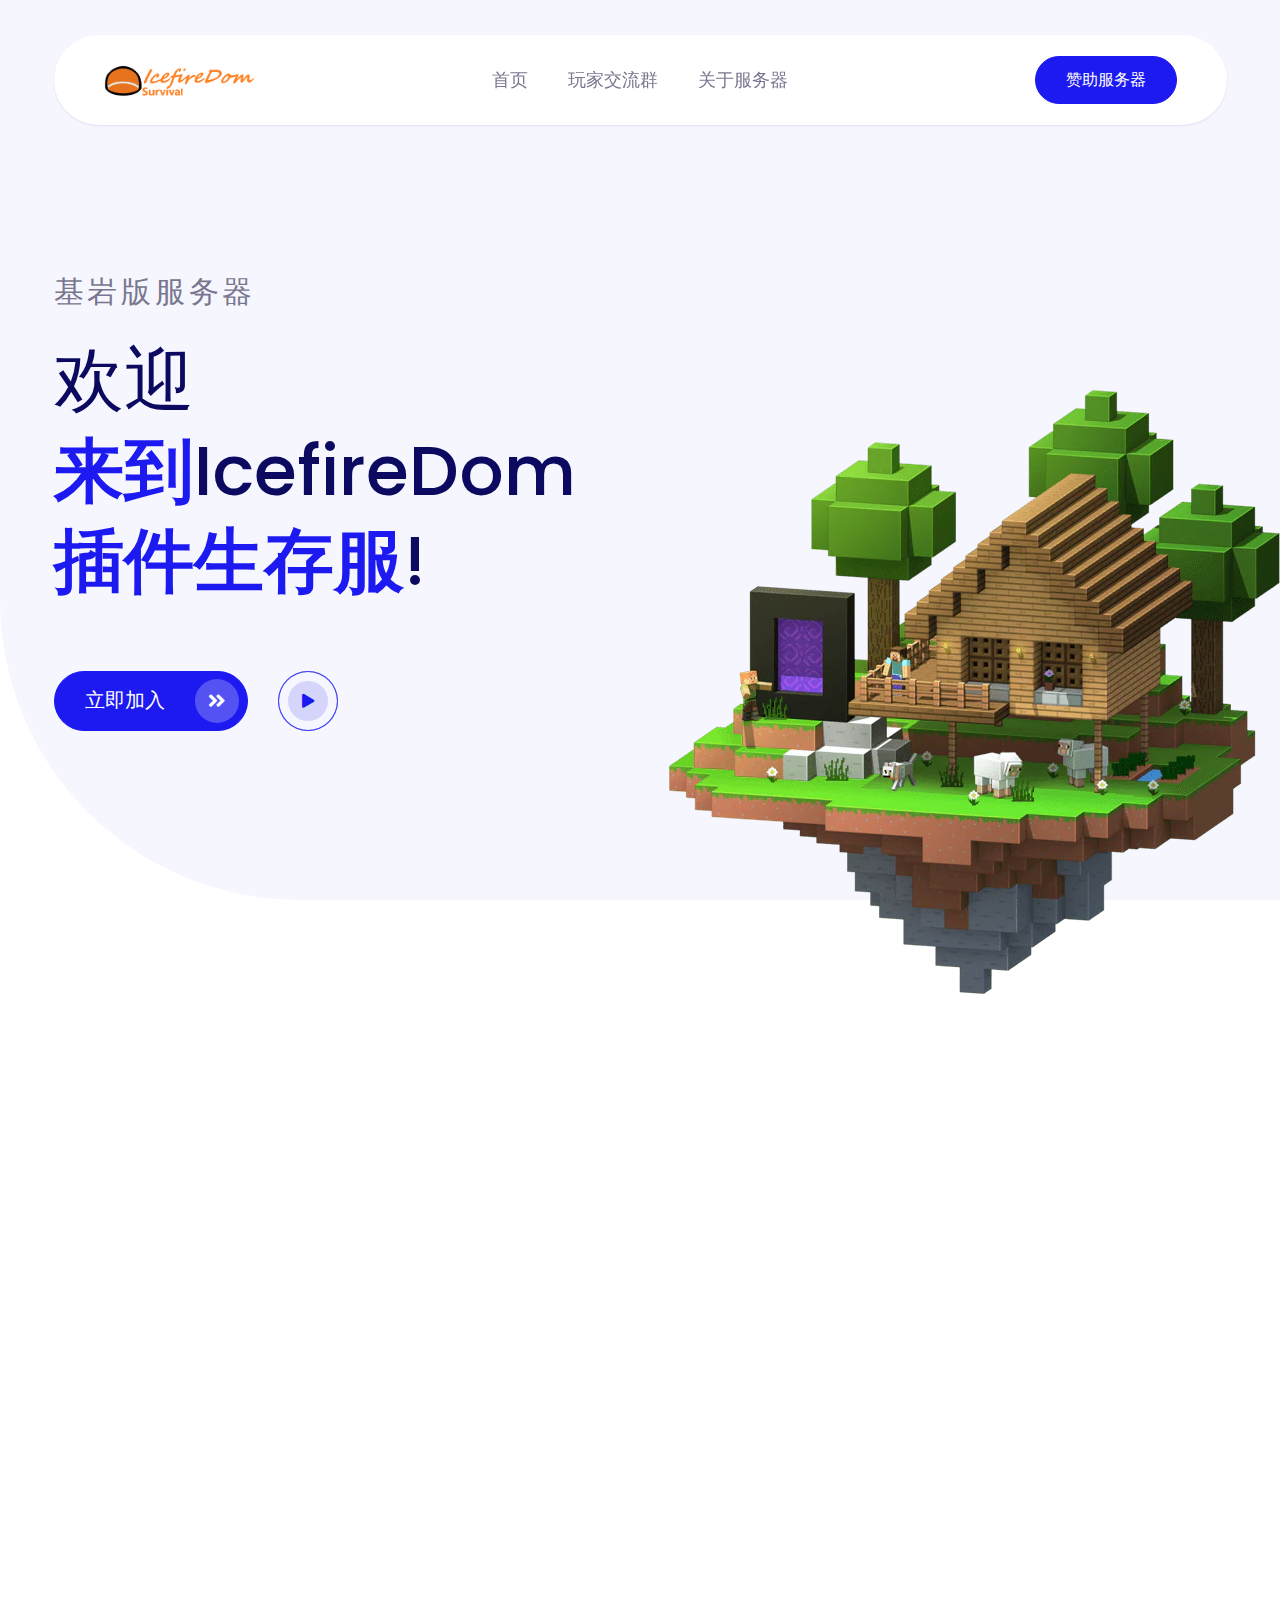
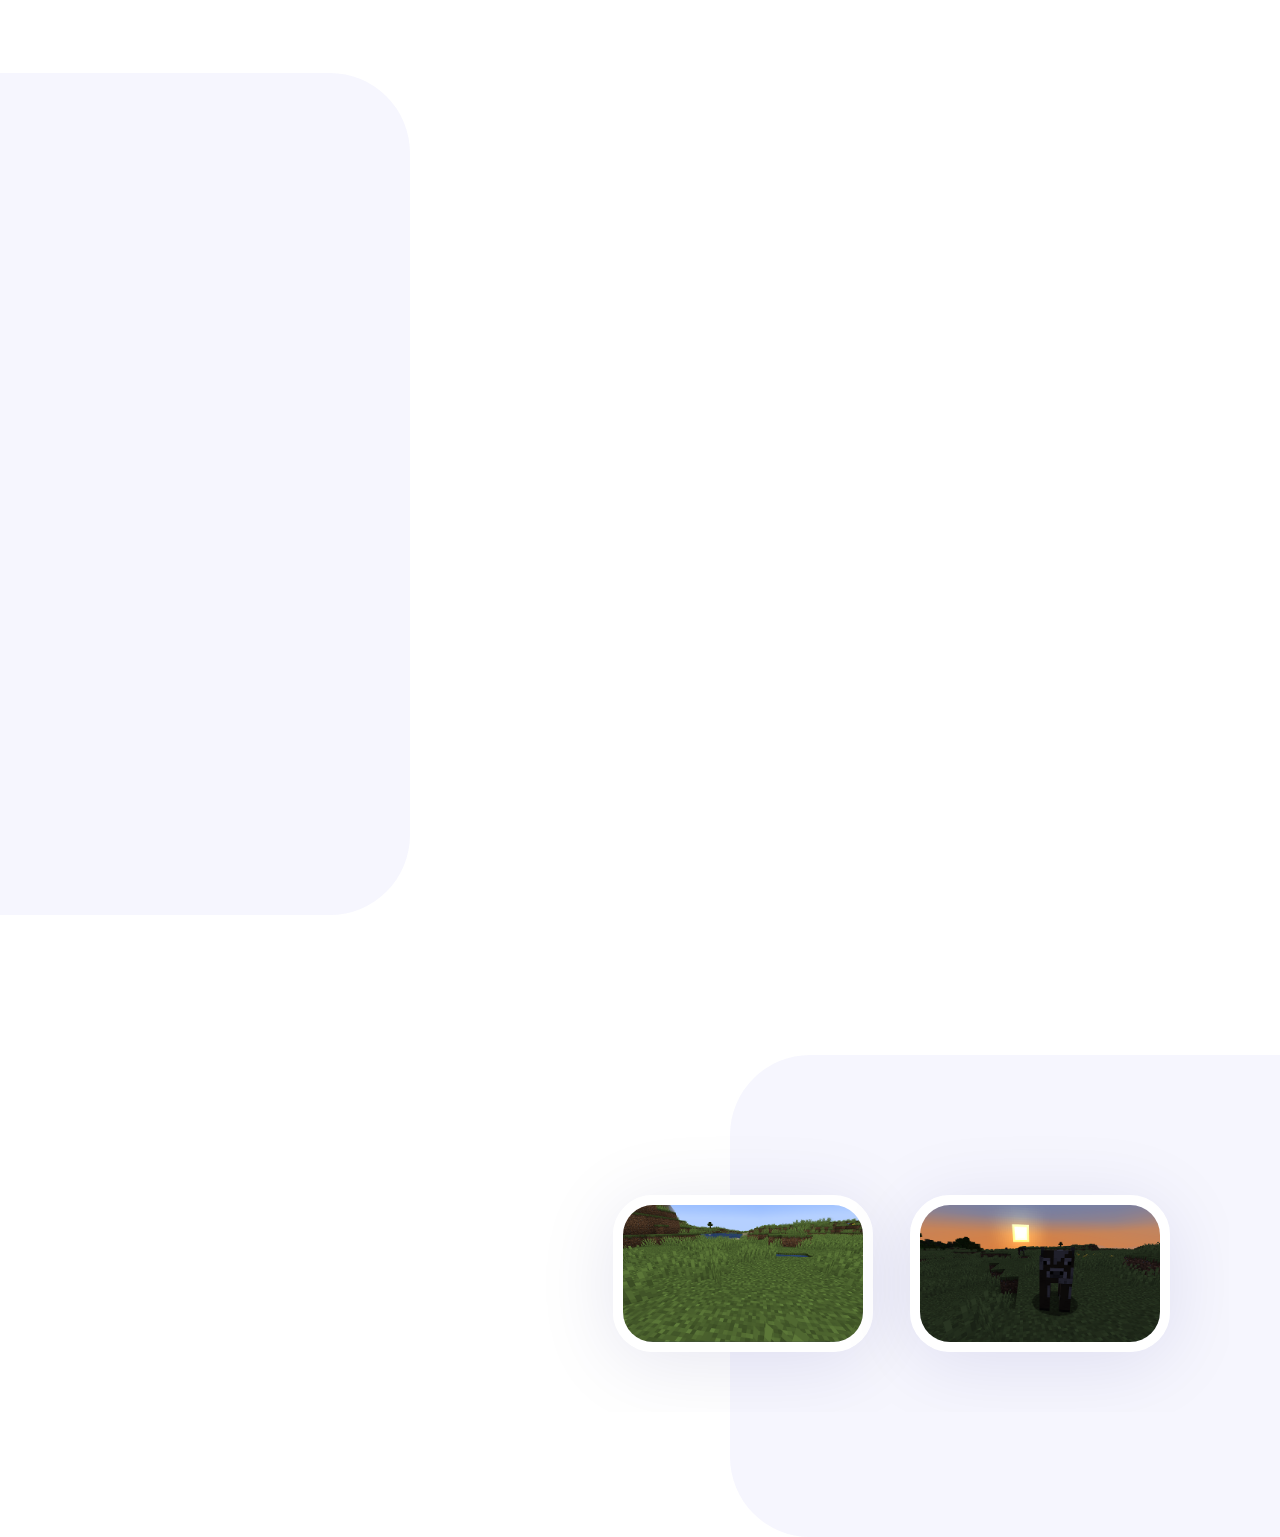
==== commit 5f80a603: "1" ====
--- a/index.html
+++ b/index.html
@@ -8,7 +8,8 @@
   <meta name="viewport" content="width=device-width, initial-scale=1">
   <meta name="author" content="Laralink">
   <!-- Site Title -->
-  <title>IcefireDom纯净生存服务器</title>
+  <link href="static/ico/favicon.ico" rel="shortcut icon">
+  <title>IcefireDom插件生存服务器</title>
   <link rel="stylesheet" href="static/css/fontawesome.min.css">
   <link rel="stylesheet" href="static/css/bootstrap.min.css">
   <link rel="stylesheet" href="static/css/lightgallery.min.css">
@@ -61,8 +62,8 @@
   <div class="cs-hero cs-style6 cs-center" id="home">
     <div class="container">
       <div class="cs-hero_text wow fadeIn" data-wow-duration="1s" data-wow-delay="0.3s">
-        <div class="cs-hero_subtitle">Java服务器</div>
-        <h1 class="cs-hero_title">欢迎<br><b class="cs-accent_color">来到</b>IcefireDom<br><b class="cs-accent_color">纯净生存服</b>!</h1>
+        <div class="cs-hero_subtitle">基岩版服务器</div>
+        <h1 class="cs-hero_title">欢迎<br><b class="cs-accent_color">来到</b>IcefireDom<br><b class="cs-accent_color">插件生存服</b>!</h1>
         <div class="cs-hero_btns">
           <a href="qq.html" class="cs-btn cs-style6 cs-btn_lg cs-rounded cs-primary_font cs-medium cs-accent_bg cs-white cs-accent_border cs-accent_10_bg_hover cs-accent_30_border_hover">
             <span class="cs-btn_text">立即加入</span>
@@ -262,7 +263,7 @@
                 <div class="cs-text_box cs-style1 cs-size1">
                   <h2 class="cs-text_box_title">关于<b class="cs-accent_color">服务器</b></h2>
                   <div class="cs-height_25 cs-height_lg_25"></div>
-                  <div class="cs-text_box_text">IcefireDom - 一个环境友好的 MinecraftJAVA版纯净生存服务器
+                  <div class="cs-text_box_text">IcefireDom - 一个环境友好的 Minecraft基岩版版插件生存服务器
 我们的相遇，冥冥之中都是缘分书写的故事。
 起源于朋友们你呼我应
 一起联机的快乐
